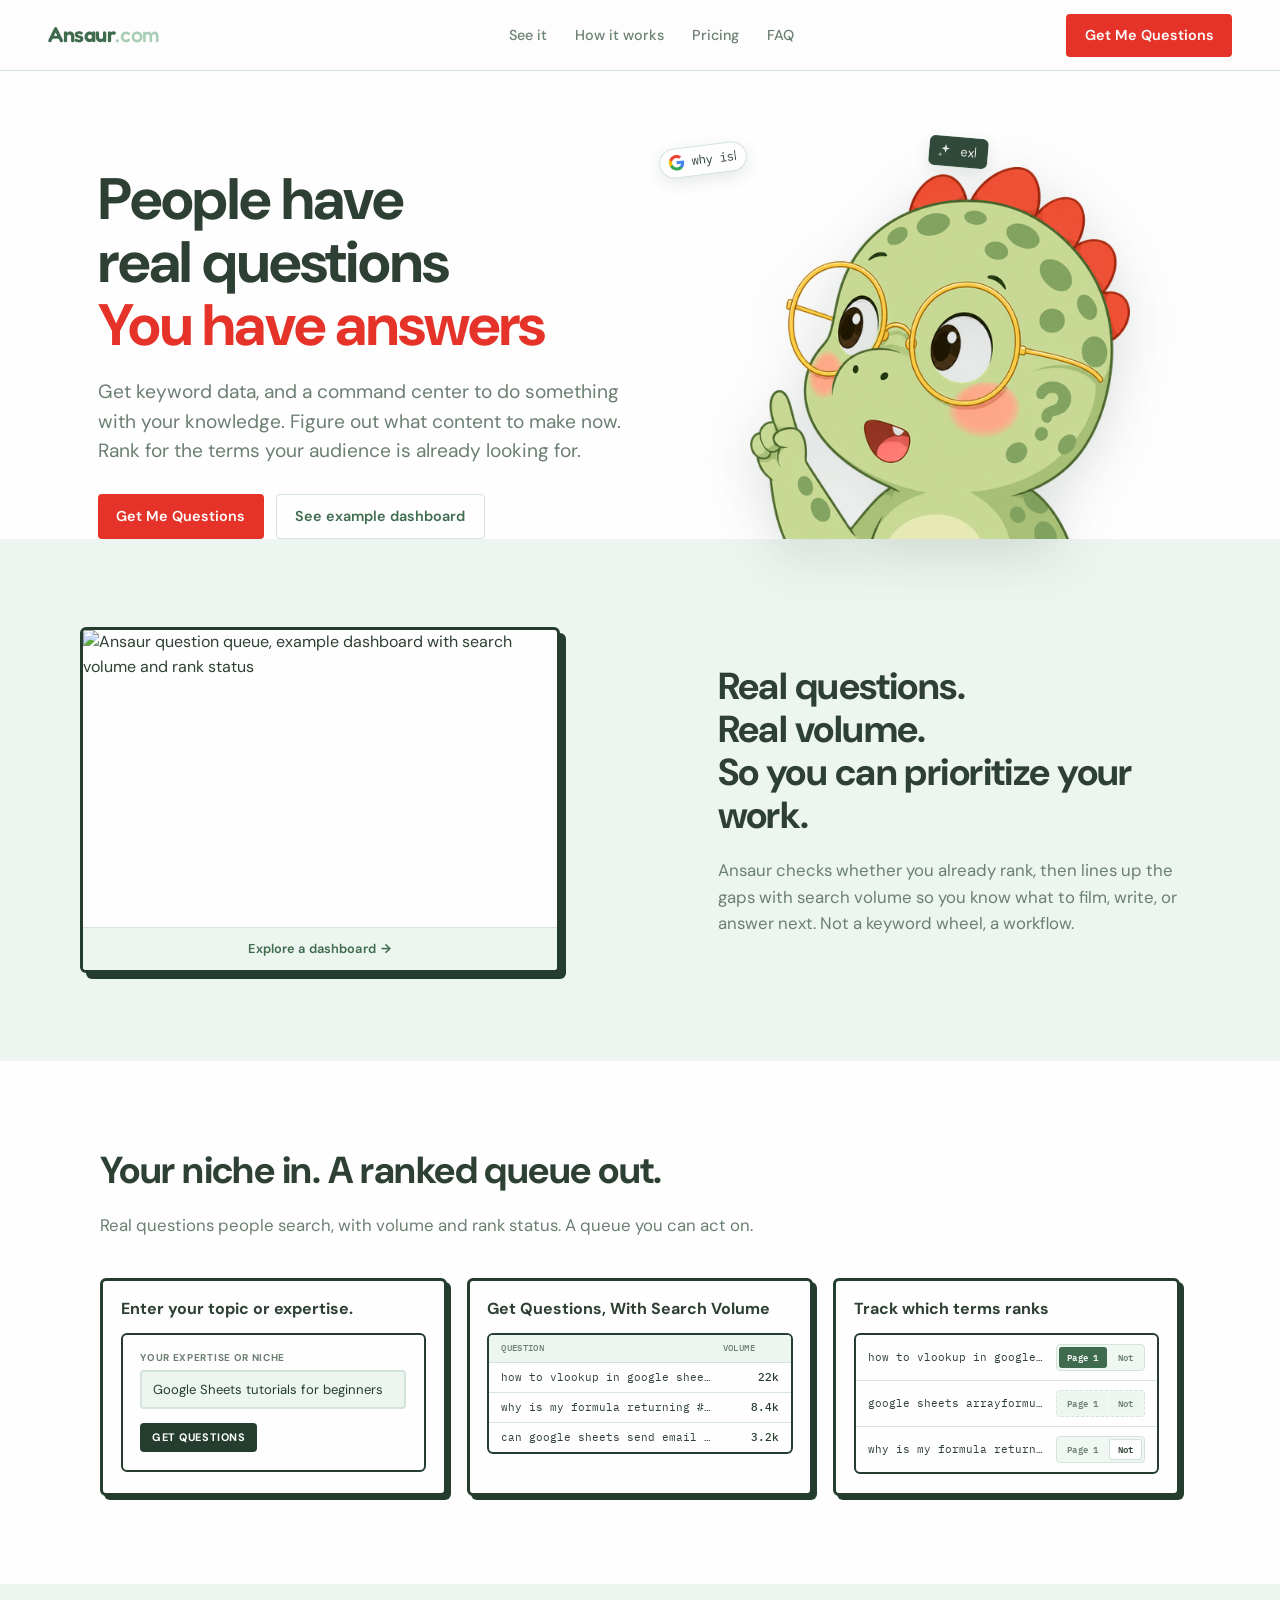
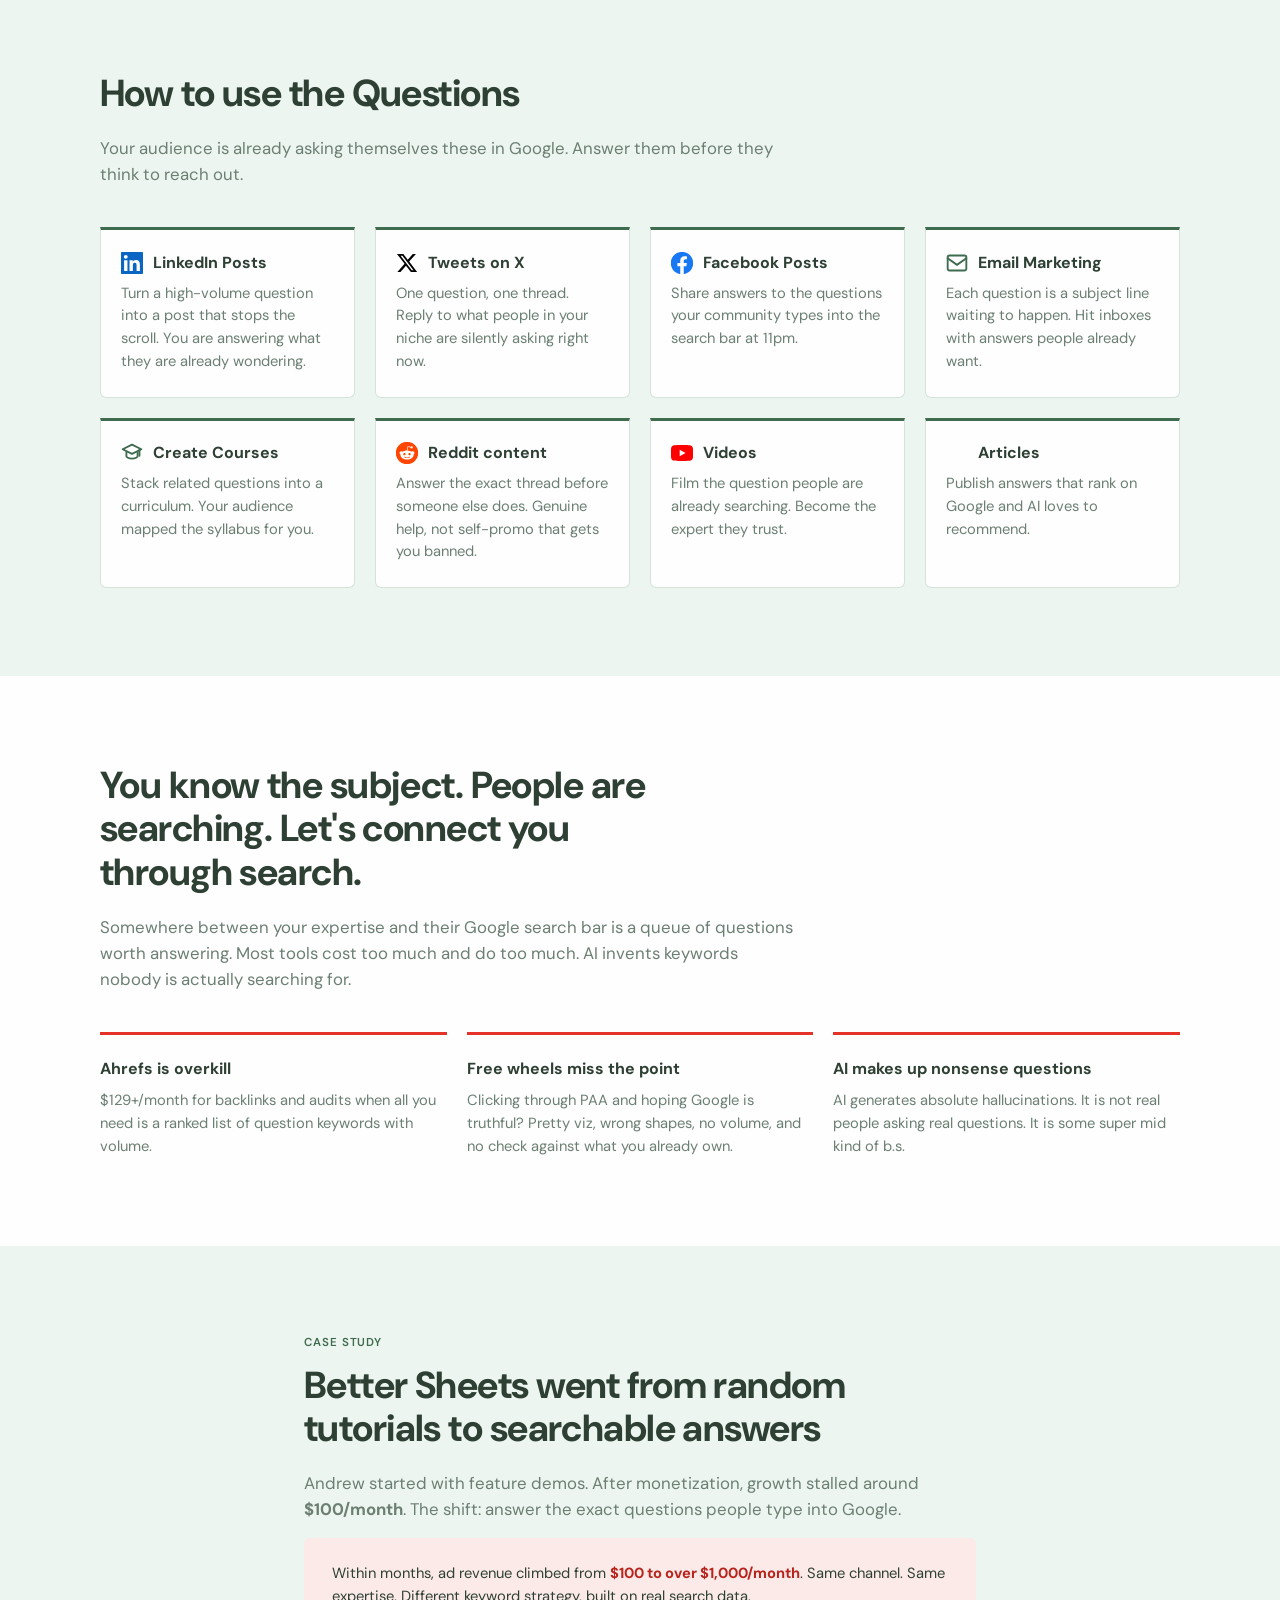
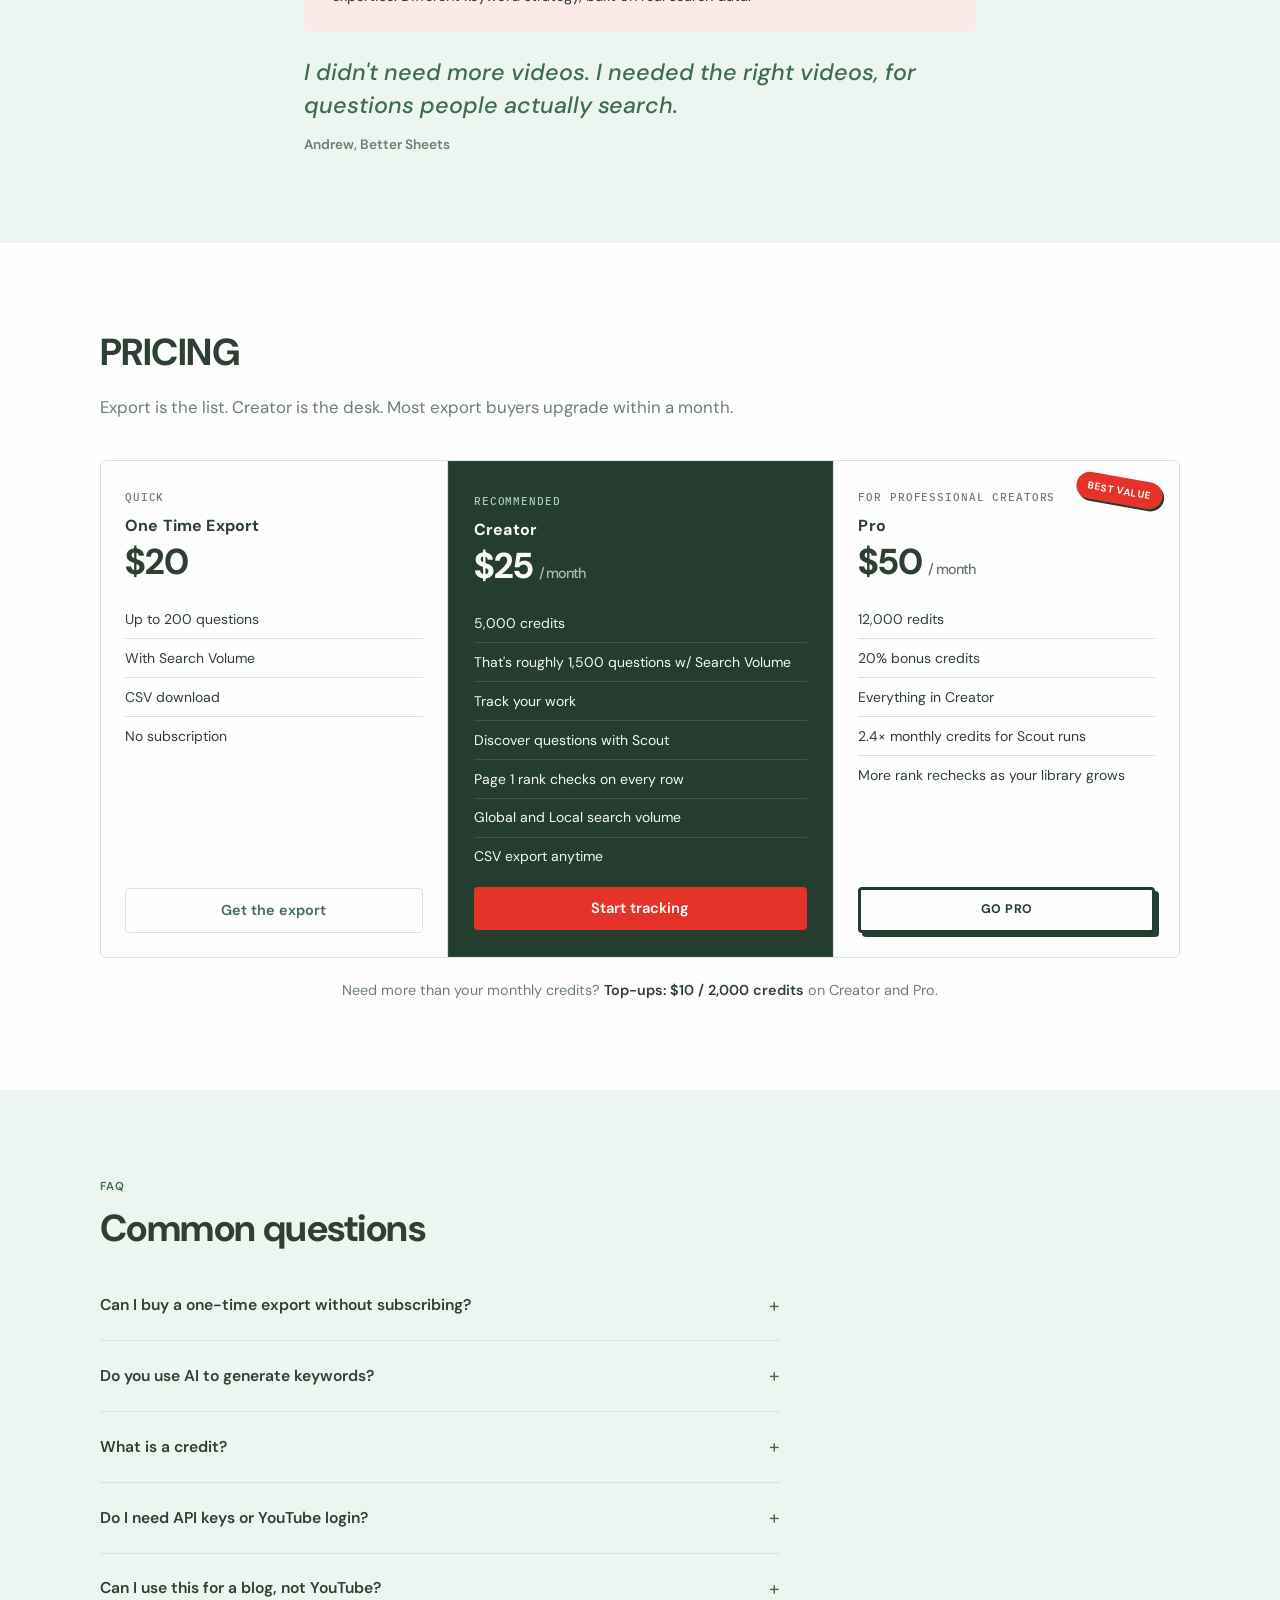
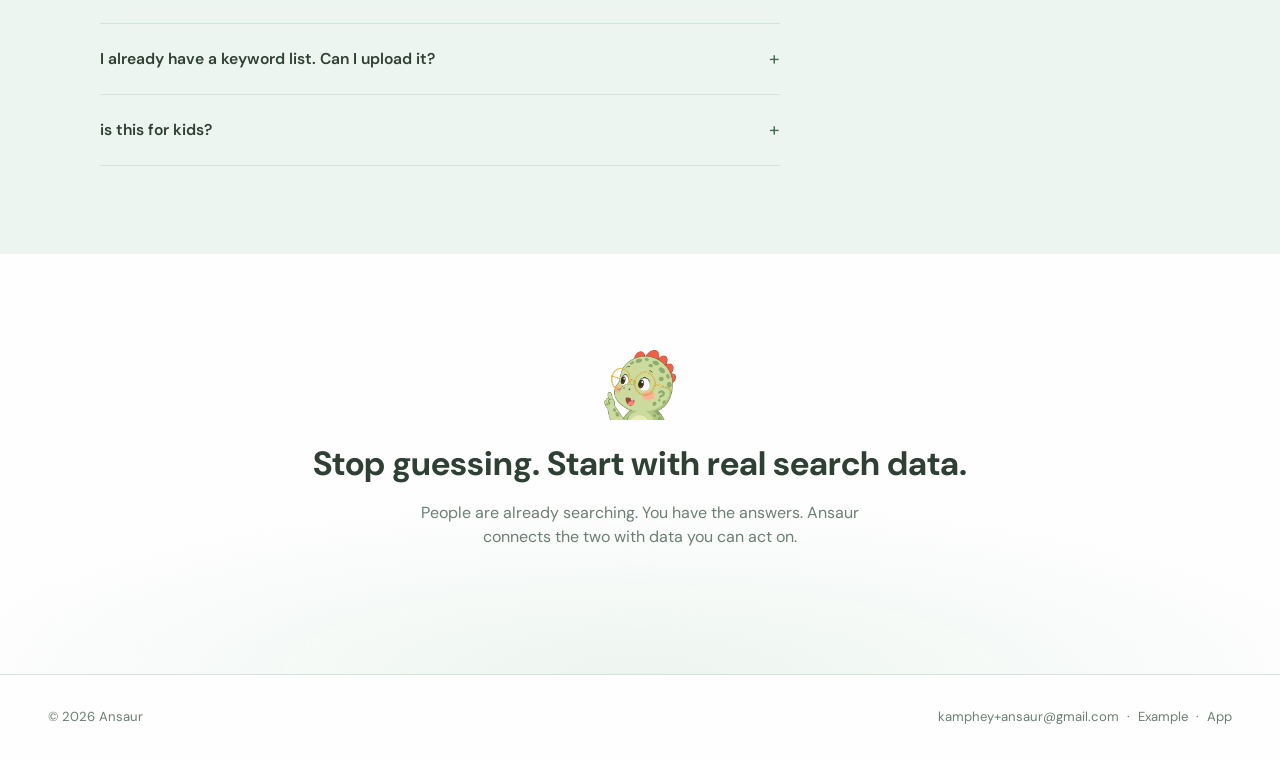
==== index.html @ ab19ff0b "Update pricing section in index.html to improve clarity and presentation, including renaming plans a" ====
<!DOCTYPE html>
<html lang="en">
<head>
  <meta charset="UTF-8" />
  <meta name="viewport" content="width=device-width, initial-scale=1" />
  <title>Real questions. Real Search. Real Topical Authority.</title>
  <meta name="description" content="Ansaur researches the questions people search in your niche with real keyword data, then shows which ones you do not rank for yet." />
  <link rel="icon" href="/assets/ansaur-a.svg" type="image/svg+xml" />
  <link rel="preconnect" href="https://fonts.googleapis.com" />
  <link rel="preconnect" href="https://fonts.gstatic.com" crossorigin />
  <link href="https://fonts.googleapis.com/css2?family=DM+Sans:ital,opsz,wght@0,9..40,400;0,9..40,500;0,9..40,600;0,9..40,700;1,9..40,500&family=Fredoka:wght@500;600;700&family=IBM+Plex+Mono:wght@400;500&display=swap" rel="stylesheet" />
  <style>
    :root {
      --sage: #A8CDB4;
      --sage-soft: #EDF5F0;
      --sage-muted: #D4E4DA;
      --moss: #3F6B4E;
      --moss-deep: #243D2E;
      --scale-red: #E63329;
      --scale-red-deep: #B8241C;
      --scale-red-soft: #FCEAE9;
      --white: #FEFEFE;
      --text: #2E4034;
      --text-muted: #6B7F72;
      --signal: #D4A82A;
      --r-sm: 4px;
      --r-md: 6px;
      --shadow-neu: 4px 4px 0 var(--moss-deep);
      --shadow-neu-lg: 6px 6px 0 var(--moss-deep);
      --font: "DM Sans", system-ui, sans-serif;
      --mono: "IBM Plex Mono", ui-monospace, monospace;
    }

    *, *::before, *::after { box-sizing: border-box; margin: 0; padding: 0; }

    html {
      scroll-behavior: smooth;
      -webkit-font-smoothing: antialiased;
    }

    body {
      font-family: var(--font);
      font-size: 16px;
      line-height: 1.55;
      color: var(--text);
      background: var(--white);
    }

    img { display: block; max-width: 100%; height: auto; }

    a { color: var(--moss); text-decoration-thickness: 1px; text-underline-offset: 3px; }
    a:hover { color: var(--scale-red); }

    .skip { position: absolute; left: -9999px; }
    .skip:focus { left: 1rem; top: 1rem; z-index: 99; background: var(--white); padding: .5rem 1rem; }

    /* ── Nav ── */
    .site-nav {
      position: sticky;
      top: 0;
      z-index: 50;
      display: flex;
      align-items: center;
      justify-content: space-between;
      gap: 1.5rem;
      --nav-pad-y: .85rem;
      --brand-mascot-width: 72px;
      --mascot-reveal: 0;
      padding: var(--nav-pad-y) clamp(1.25rem, 4vw, 3rem);
      background: color-mix(in srgb, var(--white) 92%, var(--sage-soft));
      border-bottom: 1px solid var(--sage-muted);
      backdrop-filter: blur(8px);
      overflow: hidden;
    }

    .brand {
      display: flex;
      align-items: center;
      gap: .35rem;
      text-decoration: none;
      align-self: stretch;
      position: relative;
      padding-right: calc(var(--brand-mascot-width) + .35rem);
    }

    .brand-wordmark {
      font-family: "Fredoka", var(--font), system-ui, sans-serif;
      font-weight: 600;
      font-size: 1.35rem;
      letter-spacing: -.02em;
      line-height: 1.1;
    }

    .brand-name { color: var(--moss); }
    .brand-tld { color: var(--sage); font-weight: 500; }

    .brand-mascot {
      position: absolute;
      left: 100%;
      bottom: calc(-1 * var(--nav-pad-y) - 1px);
      width: var(--brand-mascot-width);
      height: auto;
      object-fit: contain;
      object-position: bottom center;
      margin: 0 0 0 .35rem;
      display: block;
      transform: translateY(calc((1 - var(--mascot-reveal)) * 110%));
      will-change: transform;
    }

    .nav-links {
      display: flex;
      align-items: center;
      gap: clamp(1rem, 2.5vw, 1.75rem);
      list-style: none;
      font-size: .9rem;
      font-weight: 500;
    }

    .nav-links a { color: var(--text-muted); text-decoration: none; }
    .nav-links a:hover { color: var(--scale-red); }

    /* ── Buttons ── */
    .btn {
      display: inline-flex;
      align-items: center;
      justify-content: center;
      gap: .4rem;
      padding: .65rem 1.15rem;
      font-family: var(--font);
      font-size: .9rem;
      font-weight: 600;
      border-radius: var(--r-sm);
      border: none;
      cursor: pointer;
      text-decoration: none;
      transition: transform .18s cubic-bezier(.16, 1, .3, 1), box-shadow .18s cubic-bezier(.16, 1, .3, 1), background .15s;
    }

    .btn-primary {
      background: var(--scale-red);
      color: var(--white);
    }
    .btn-primary:hover {
      background: var(--scale-red-deep);
      color: var(--white);
      transform: translateY(-1px);
    }

    .site-nav .nav-cta {
      opacity: var(--mascot-reveal);
      transform: translateY(calc((1 - var(--mascot-reveal)) * -4px));
      pointer-events: none;
    }

    .site-nav.is-scrolled .nav-cta {
      pointer-events: auto;
    }

    .btn-neu {
      background: var(--white);
      color: var(--moss-deep);
      border: 3px solid var(--moss-deep);
      box-shadow: var(--shadow-neu);
      font-weight: 700;
      text-transform: uppercase;
      letter-spacing: .04em;
      font-size: .78rem;
    }
    .btn-neu:hover {
      box-shadow: var(--shadow-neu-lg);
      transform: translate(-1px, -1px);
      color: var(--moss-deep);
    }

    .btn-ghost {
      background: transparent;
      color: var(--moss);
      border: 1px solid var(--sage-muted);
    }
    .btn-ghost:hover { background: var(--sage-soft); color: var(--moss); }

    /* ── Hero ── */
    .hero {
      display: grid;
      grid-template-columns: 1fr;
      gap: clamp(2rem, 5vw, 4rem);
      align-items: center;
      padding: clamp(3rem, 8vw, 6rem) clamp(1.25rem, 4vw, 3rem) 0;
      max-width: 1180px;
      margin: 0 auto;
      position: relative;
    }

    @media (min-width: 860px) {
      .hero { grid-template-columns: 1.05fr .95fr; }
    }

    .hero-kicker {
      font-size: .72rem;
      font-weight: 600;
      letter-spacing: .08em;
      text-transform: uppercase;
      color: var(--moss);
      margin-bottom: 1rem;
    }

    .hero h1 {
      font-size: clamp(2.35rem, 5.5vw, 3.65rem);
      font-weight: 700;
      line-height: 1.08;
      letter-spacing: -.02em;
      max-width: 14ch;
      margin-bottom: 1.25rem;
    }

    .hero h1 em {
      font-style: normal;
      color: var(--scale-red);
    }

    .hero-lead {
      font-size: clamp(1.05rem, 2vw, 1.2rem);
      color: var(--text-muted);
      max-width: 52ch;
      margin-bottom: 1.75rem;
    }

    .hero-lead strong { color: var(--text); font-weight: 600; }

    .hero-actions {
      display: flex;
      flex-wrap: wrap;
      gap: .75rem;
    }

    .hero-visual {
      position: relative;
      display: flex;
      justify-content: center;
      align-items: center;
      min-height: clamp(260px, 42vw, 340px);
      overflow: visible;
    }

    .hero-mascot {
      position: relative;
      z-index: 2;
      width: min(100%, 380px);
      filter: drop-shadow(0 14px 28px color-mix(in srgb, var(--moss-deep) 16%, transparent));
      animation: mascot-in .9s cubic-bezier(.16, 1, .3, 1) both;
    }

    @keyframes mascot-in {
      from { opacity: 0; transform: translateY(12px) rotate(-2deg); }
      to { opacity: 1; transform: none; }
    }

    .hero-queries {
      position: absolute;
      inset: -6% -8%;
      z-index: 3;
      pointer-events: none;
    }

    .query-slot {
      position: absolute;
      left: var(--qx, 50%);
      top: var(--qy, 50%);
    }

    .query-slot.is-live {
      animation: query-float 8s ease-in-out infinite alternate;
    }

    @keyframes query-float {
      from { transform: translateY(0); }
      to { transform: translateY(-5px); }
    }

    .query-pill {
      display: flex;
      align-items: center;
      gap: .42rem;
      max-width: min(273px, 44vw);
      padding: .34rem .65rem .34rem .5rem;
      border-radius: 999px;
      font-family: var(--mono);
      font-size: clamp(.65rem, 2.08vw, .78rem);
      line-height: 1.25;
      white-space: nowrap;
      transform: rotate(var(--qrot, 0deg)) translateY(6px) scale(.96);
      box-shadow: 0 5px 16px color-mix(in srgb, var(--moss-deep) 11%, transparent);
      opacity: 0;
      transition:
        opacity 1s cubic-bezier(.22, 1, .36, 1),
        transform 1s cubic-bezier(.22, 1, .36, 1);
    }

    .query-pill.is-active {
      opacity: 1;
      transform: rotate(var(--qrot, 0deg)) translateY(0) scale(1);
    }

    .query-pill.is-exiting {
      opacity: 0;
      transform: rotate(var(--qrot, 0deg)) translateY(-5px) scale(.97);
    }

    .query-pill--google {
      background: var(--white);
      border: 1px solid var(--sage-muted);
      color: var(--text);
    }

    .query-pill--chat {
      background: color-mix(in srgb, var(--moss-deep) 94%, var(--white));
      border: 1px solid color-mix(in srgb, var(--moss) 35%, transparent);
      color: color-mix(in srgb, var(--white) 95%, var(--sage));
      border-radius: var(--r-md);
      padding-left: .42rem;
    }

    .query-pill-icon {
      flex-shrink: 0;
      width: 17px;
      height: 17px;
      display: grid;
      place-items: center;
    }

    .query-pill-icon svg { display: block; width: 100%; height: 100%; }

    .query-pill-text {
      overflow: hidden;
      min-width: 0;
      display: inline-flex;
      align-items: baseline;
      max-width: 100%;
    }

    .query-typed {
      overflow: hidden;
      text-overflow: ellipsis;
    }

    .query-caret {
      display: inline-block;
      width: 1px;
      height: .82em;
      background: currentColor;
      margin-left: 1px;
      flex-shrink: 0;
      animation: caret-blink 1.05s step-end infinite;
    }

    .query-pill.is-done .query-caret { opacity: 0; animation: none; }

    @keyframes caret-blink {
      0%, 100% { opacity: 1; }
      50% { opacity: 0; }
    }

    @media (max-width: 859px) {
      .site-nav {
        --nav-pad-y: .65rem;
      }

      .hero {
        padding-top: .85rem;
        padding-bottom: 2.5rem;
        gap: 1rem;
      }

      .hero h1 {
        font-size: clamp(1.85rem, 8vw, 2.35rem);
        line-height: 1.05;
        margin-bottom: .65rem;
      }

      .hero-lead {
        font-size: .95rem;
        line-height: 1.45;
        margin-bottom: .9rem;
      }

      .hero-actions {
        gap: .5rem;
      }

      .hero-actions .btn {
        padding: .55rem .95rem;
        font-size: .85rem;
      }

      .hero-visual {
        min-height: 0;
      }

      .hero-mascot {
        width: min(82%, 250px);
        margin-inline: auto;
      }

      .hero-queries { inset: -2% -2%; }
      .query-slot--hide-sm { display: none; }
      .query-pill { max-width: 48vw; font-size: .65rem; }
    }

    @media (max-width: 859px) and (max-height: 700px) {
      .hero-mascot {
        width: min(72%, 215px);
      }
    }

    /* ── Sections ── */
    .section {
      padding: clamp(3.5rem, 8vw, 5.5rem) clamp(1.25rem, 4vw, 3rem);
    }

    .section-inner { max-width: 1080px; margin: 0 auto; }

    .section-sage { background: var(--sage-soft); }

    .section-moss {
      background: var(--moss-deep);
      color: color-mix(in srgb, var(--white) 92%, var(--sage));
    }
    .section-moss a { color: var(--sage); }
    .section-moss .text-muted { color: color-mix(in srgb, var(--white) 65%, var(--sage)); }

    .section-label {
      font-size: .72rem;
      font-weight: 600;
      letter-spacing: .08em;
      text-transform: uppercase;
      color: var(--moss);
      margin-bottom: .75rem;
    }
    .section-moss .section-label { color: var(--sage); }

    .section h2 {
      font-size: clamp(1.65rem, 3.5vw, 2.35rem);
      font-weight: 700;
      line-height: 1.15;
      letter-spacing: -.015em;
      max-width: 22ch;
      margin-bottom: 1.25rem;
    }

    .section-lead {
      font-size: 1.05rem;
      color: var(--text-muted);
      max-width: 58ch;
      margin-bottom: 2.5rem;
    }
    .section-moss .section-lead { color: color-mix(in srgb, var(--white) 70%, var(--sage)); }

    /* ── Problem grid ── */
    .pain-grid {
      display: grid;
      grid-template-columns: repeat(auto-fit, minmax(240px, 1fr));
      gap: 1.25rem;
    }

    .pain-item {
      padding: 1.35rem 0 0;
      border-top: 3px solid var(--scale-red);
    }

    .pain-item h3 {
      font-size: 1rem;
      font-weight: 700;
      margin-bottom: .5rem;
    }

    .pain-item p {
      font-size: .92rem;
      color: var(--text-muted);
      line-height: 1.55;
    }

    /* ── Uses grid ── */
    .uses-grid {
      display: grid;
      grid-template-columns: repeat(auto-fit, minmax(240px, 1fr));
      gap: 1.25rem;
    }

    .use-item {
      padding: 1.35rem 1.25rem 1.5rem;
      border-top: 3px solid var(--moss);
      background: var(--white);
      border-radius: 0 0 var(--r-md) var(--r-md);
      border: 1px solid var(--sage-muted);
      border-top: 3px solid var(--moss);
    }

    .use-item h3 {
      display: flex;
      align-items: center;
      gap: .65rem;
      font-size: 1rem;
      font-weight: 700;
      margin-bottom: .5rem;
      line-height: 1.25;
    }

    .use-item h3::before {
      content: "";
      flex-shrink: 0;
      width: 1.35rem;
      height: 1.35rem;
      background: center / contain no-repeat;
    }
    .use-item--linkedin h3::before { background-image: url("data:image/svg+xml,%3Csvg%20xmlns%3D%22http%3A//www.w3.org/2000/svg%22%20viewBox%3D%220%200%2024%2024%22%20role%3D%22img%22%20aria-hidden%3D%22true%22%3E%3Cpath%20fill%3D%22%230A66C2%22%20d%3D%22M20.447%2020.452h-3.554v-5.569c0-1.328-.027-3.037-1.852-3.037-1.853%200-2.136%201.445-2.136%202.939v5.667H9.351V9h3.414v1.561h.046c.477-.9%201.637-1.85%203.37-1.85%203.601%200%204.267%202.37%204.267%205.455v6.286zM5.337%207.433a2.062%202.062%200%200%201-2.063-2.065%202.064%202.064%200%201%201%202.063%202.065zm1.782%2013.019H3.555V9h3.564v11.452zM22.225%200H1.771C.792%200%200%20.774%200%201.729v20.542C0%2023.227.792%2024%201.771%2024h20.451C23.2%2024%2024%2023.227%2024%2022.271V1.729C24%20.774%2023.2%200%2022.222%200h.003z%22/%3E%3C/svg%3E"); }
    .use-item--x h3::before { background-image: url("data:image/svg+xml,%3Csvg%20xmlns%3D%22http%3A//www.w3.org/2000/svg%22%20viewBox%3D%220%200%2024%2024%22%20role%3D%22img%22%20aria-hidden%3D%22true%22%3E%3Cpath%20fill%3D%22%23000%22%20d%3D%22M18.244%202.25h3.308l-7.227%208.26%208.502%2011.24H16.17l-5.214-6.817L4.99%2021.75H1.68l7.73-8.835L1.254%202.25H8.08l4.713%206.231zm-1.161%2017.52h1.833L7.084%204.126H5.117z%22/%3E%3C/svg%3E"); }
    .use-item--facebook h3::before { background-image: url("data:image/svg+xml,%3Csvg%20xmlns%3D%22http%3A//www.w3.org/2000/svg%22%20viewBox%3D%220%200%2024%2024%22%20role%3D%22img%22%20aria-hidden%3D%22true%22%3E%3Cpath%20fill%3D%22%231877F2%22%20d%3D%22M24%2012.073c0-6.627-5.373-12-12-12s-12%205.373-12%2012c0%205.99%204.388%2010.954%2010.125%2011.854v-8.385H7.078v-3.47h3.047V9.43c0-3.007%201.792-4.669%204.533-4.669%201.312%200%202.686.235%202.686.235v2.953H15.83c-1.491%200-1.956.925-1.956%201.874v2.25h3.328l-.532%203.47h-2.796v8.385C19.612%2023.027%2024%2018.062%2024%2012.073z%22/%3E%3C/svg%3E"); }
    .use-item--email h3::before { background-image: url("data:image/svg+xml,%3Csvg%20xmlns%3D%22http%3A//www.w3.org/2000/svg%22%20viewBox%3D%220%200%2024%2024%22%20fill%3D%22none%22%20role%3D%22img%22%20aria-hidden%3D%22true%22%3E%3Crect%20x%3D%222%22%20y%3D%224%22%20width%3D%2220%22%20height%3D%2216%22%20rx%3D%222%22%20stroke%3D%22%233F6B4E%22%20stroke-width%3D%222%22/%3E%3Cpath%20d%3D%22m2%207%2010%207%2010-7%22%20stroke%3D%22%233F6B4E%22%20stroke-width%3D%222%22%20stroke-linecap%3D%22round%22%20stroke-linejoin%3D%22round%22/%3E%3C/svg%3E"); }
    .use-item--courses h3::before { background-image: url("data:image/svg+xml,%3Csvg%20xmlns%3D%22http%3A//www.w3.org/2000/svg%22%20viewBox%3D%220%200%2024%2024%22%20fill%3D%22none%22%20role%3D%22img%22%20aria-hidden%3D%22true%22%3E%3Cpath%20d%3D%22M12%203%202%208l10%205%2010-5-10-5Z%22%20stroke%3D%22%233F6B4E%22%20stroke-width%3D%222%22%20stroke-linejoin%3D%22round%22/%3E%3Cpath%20d%3D%22M6%2011v4.5c0%20.9%202.2%202.5%206%202.5s6-1.6%206-2.5V11%22%20stroke%3D%22%233F6B4E%22%20stroke-width%3D%222%22%20stroke-linecap%3D%22round%22/%3E%3Cpath%20d%3D%22M20%208.5V15%22%20stroke%3D%22%233F6B4E%22%20stroke-width%3D%222%22%20stroke-linecap%3D%22round%22/%3E%3C/svg%3E"); }
    .use-item--reddit h3::before { background-image: url("data:image/svg+xml,%3Csvg%20xmlns%3D%22http%3A//www.w3.org/2000/svg%22%20viewBox%3D%220%200%2024%2024%22%20role%3D%22img%22%20aria-hidden%3D%22true%22%3E%3Cpath%20fill%3D%22%23FF4500%22%20d%3D%22M12%200A12%2012%200%200%200%200%2012a12%2012%200%200%200%2012%2012%2012%2012%200%200%200%2012-12A12%2012%200%200%200%2012%200zm5.01%204.744c.688%200%201.25.561%201.25%201.249a1.25%201.25%200%200%201-2.498.056l-2.597-.547-.8%203.747c1.824.07%203.48.632%204.674%201.488.308-.309.738-.491%201.207-.491.968%200%201.754.786%201.754%201.754%200%20.716-.435%201.333-1.01%201.614a3.111%203.111%200%200%201%20.042.52c0%202.694-3.13%204.87-7.004%204.87-3.874%200-7.004-2.176-7.004-4.87%200-.183.015-.366.043-.534A1.748%201.748%200%200%201%204.028%2012c0-.968.786-1.754%201.754-1.754.463%200%20.898.196%201.207.49%201.207-.883%202.878-1.43%204.744-1.487l.885-4.182a.342.342%200%200%201%20.14-.247.35.35%200%200%201%20.238-.042l2.906.617a1.214%201.214%200%200%201%201.108-.701zM9.25%2012C8.561%2012%208%2012.562%208%2013.25c0%20.687.561%201.248%201.25%201.248.687%200%201.248-.561%201.248-1.249%200-.688-.561-1.249-1.249-1.249zm5.5%200c-.687%200-1.248.561-1.248%201.25%200%20.687.561%201.248%201.249%201.248.688%200%201.249-.561%201.249-1.249%200-.687-.562-1.249-1.25-1.249zm-5.466%203.99a.327.327%200%200%200-.231.094.33.33%200%200%200%200%20.463c.842.842%202.484.913%202.961.913.477%200%202.105-.056%202.961-.913a.361.361%200%200%200%20.029-.463.33.33%200%200%200-.464%200c-.547.533-1.684.73-2.512.73-.828%200-1.979-.196-2.512-.73a.326.326%200%200%200-.232-.095z%22/%3E%3C/svg%3E"); }
    .use-item--youtube h3::before { background-image: url("data:image/svg+xml,%3Csvg%20xmlns%3D%22http%3A//www.w3.org/2000/svg%22%20viewBox%3D%220%200%2024%2024%22%20role%3D%22img%22%20aria-hidden%3D%22true%22%3E%3Cpath%20fill%3D%22%23FF0000%22%20d%3D%22M23.498%206.186a3.016%203.016%200%200%200-2.122-2.136C19.505%203.545%2012%203.545%2012%203.545s-7.505%200-9.377.505A3.017%203.017%200%200%200%20.502%206.186C0%208.07%200%2012%200%2012s0%203.93.502%205.814a3.016%203.016%200%200%200%202.122%202.136c1.871.505%209.376.505%209.376.505s7.505%200%209.377-.505a3.015%203.015%200%200%200%202.122-2.136C24%2015.93%2024%2012%2024%2012s0-3.93-.502-5.814zM9.545%2015.568V8.432L15.818%2012l-6.273%203.568z%22/%3E%3C/svg%3E"); }
    .use-item--article h3::before { background-image: url("data:image/svg+xml,%3Csvg%20xmlns%3D%22http%3A//www.w3.org/2000/svg%22%20viewBox%3D%220%200%2024%2024%22%20fill%3D%22none%22%20role%3D%22img%22%20aria-hidden%3D%22true%22%3E%3Cpath%20d%3D%22M6%204h12a2%202%200%200%201%202%202v14l-4-3-4%203-4-3-4%203V6a2%202%200%200%201%202-2Z%22%20stroke%3D%22%233F6B4E%22%20stroke-width%3D%222%22%20stroke-linejoin%3D%22round%22/%3E%3Cpath%20d%3D%22M8%208h8M8%2012h8M8%2016h5%22%20stroke%3D%22%233F6B4E%22%20stroke-width%3D%222%22%20stroke-linecap%3D%22round%22/%3E%3C/svg%3E"); }

    .use-item p {
      font-size: .92rem;
      color: var(--text-muted);
      line-height: 1.55;
    }

    /* ── Story ── */
    .story {
      max-width: 42rem;
    }

    .story blockquote {
      font-size: clamp(1.15rem, 2.5vw, 1.45rem);
      font-weight: 500;
      font-style: italic;
      line-height: 1.45;
      color: var(--moss);
      border: none;
      padding: 0;
      margin: 1.5rem 0 0;
    }

    .story cite {
      display: block;
      margin-top: .75rem;
      font-size: .85rem;
      font-style: normal;
      font-weight: 600;
      color: var(--text-muted);
    }

    .stat-callout {
      background: var(--scale-red-soft);
      border-radius: var(--r-md);
      padding: 1.5rem 1.75rem;
      margin-top: 1rem;
    }

    .stat-callout p {
      font-size: .92rem;
      color: var(--text);
      line-height: 1.55;
    }

    .stat-callout strong { color: var(--scale-red-deep); }

    /* ── Pricing ── */
    .pricing-grid {
      display: grid;
      gap: 1rem;
      align-items: stretch;
    }

    @media (min-width: 900px) {
      .pricing-grid {
        grid-template-columns: 1fr 1.12fr 1fr;
        gap: 0;
        border: 1px solid var(--sage-muted);
        border-radius: var(--r-md);
        overflow: hidden;
      }
    }

    .price-card {
      display: flex;
      flex-direction: column;
      gap: 0;
      position: relative;
      background: var(--white);
      padding: 1.75rem 1.5rem 1.5rem;
    }

    @media (min-width: 900px) {
      .price-card + .price-card {
        border-left: 1px solid var(--sage-muted);
      }
    }

    @media (max-width: 899px) {
      .price-card {
        border: 1px solid var(--sage-muted);
        border-radius: var(--r-md);
      }
    }

    .price-head {
      margin-bottom: 1.25rem;
    }

    .price-card h3 {
      font-size: 1rem;
      font-weight: 700;
      letter-spacing: 0.01em;
      margin-bottom: 0.35rem;
    }

    .price-kicker {
      font-family: var(--mono);
      font-size: 0.68rem;
      font-weight: 500;
      letter-spacing: 0.08em;
      text-transform: uppercase;
      color: var(--text-muted);
      margin-bottom: 0.5rem;
    }

    .price-amount {
      font-size: 2.25rem;
      font-weight: 700;
      letter-spacing: -0.03em;
      line-height: 1;
    }

    .price-amount small {
      font-size: 0.9rem;
      font-weight: 500;
      opacity: 0.72;
    }

    .price-credit-block {
      padding: 0.85rem 1rem;
      margin-bottom: 1.15rem;
      border-radius: var(--r-sm);
      background: var(--sage-soft);
      border: 1px solid var(--sage-muted);
    }

    .price-credit-row {
      display: flex;
      align-items: baseline;
      gap: 0.4rem;
      flex-wrap: wrap;
    }

    .price-credit-num {
      font-family: var(--mono);
      font-size: 1.35rem;
      font-weight: 500;
      letter-spacing: -0.02em;
      color: var(--moss-deep);
    }

    .price-credit-label {
      font-size: 0.82rem;
      font-weight: 600;
      color: var(--moss);
    }

    .price-credit-note {
      margin-top: 0.35rem;
      font-size: 0.8rem;
      line-height: 1.45;
      color: var(--text-muted);
    }

    .price-includes {
      list-style: none;
      flex: 1;
      margin-bottom: 1.25rem;
    }

    .price-includes li {
      padding: 0.55rem 0;
      font-size: 0.875rem;
      line-height: 1.45;
      border-bottom: 1px solid var(--sage-muted);
      color: var(--text);
    }

    .price-includes li:last-child {
      border-bottom: none;
      padding-bottom: 0;
    }

    .price-cta {
      width: 100%;
      text-align: center;
      margin-top: auto;
    }

    /* Export: entry tier */
    .price-card-export .price-kicker {
      color: var(--text-muted);
    }

    /* Creator: featured / recommended */
    .price-card-creator {
      background: var(--moss-deep);
      color: color-mix(in srgb, var(--white) 94%, var(--sage));
    }

    @media (min-width: 900px) {
      .price-card-creator {
        padding: 2rem 1.65rem 1.65rem;
        box-shadow: inset 0 0 0 1px color-mix(in srgb, var(--white) 8%, transparent);
      }
    }

    .price-card-creator .price-kicker {
      color: var(--sage);
    }

    .price-card-creator .price-amount small {
      opacity: 0.65;
    }

    .price-card-creator .price-credit-block {
      background: color-mix(in srgb, var(--white) 8%, var(--moss-deep));
      border-color: color-mix(in srgb, var(--white) 14%, transparent);
    }

    .price-card-creator .price-credit-num {
      color: var(--white);
    }

    .price-card-creator .price-credit-label {
      color: var(--sage);
    }

    .price-card-creator .price-credit-note {
      color: color-mix(in srgb, var(--white) 62%, var(--sage));
    }

    .price-card-creator .price-includes li {
      border-bottom-color: color-mix(in srgb, var(--white) 12%, transparent);
      color: color-mix(in srgb, var(--white) 88%, var(--sage));
    }

    .price-card-creator .price-cta {
      padding-top: 0.65rem;
      padding-bottom: 0.65rem;
      font-size: 0.92rem;
    }

    /* Pro: best value */
    .price-card-pro {
      overflow: visible;
    }

    .price-badge {
      position: absolute;
      top: 1rem;
      right: 1rem;
      transform: rotate(10deg);
      background: var(--scale-red);
      color: var(--white);
      font-size: 0.62rem;
      font-weight: 700;
      letter-spacing: 0.07em;
      text-transform: uppercase;
      padding: 0.35rem 0.7rem;
      border-radius: 999px;
      box-shadow: 2px 2px 0 var(--moss-deep);
      pointer-events: none;
      white-space: nowrap;
    }

    .price-card-pro .price-head {
      padding-right: 5rem;
    }

    .price-card-pro .price-credit-num {
      color: var(--scale-red-deep);
    }

    .pricing-extra {
      margin-top: 1.35rem;
      text-align: center;
      font-size: 0.9rem;
      color: var(--text-muted);
    }

    .pricing-extra strong {
      font-weight: 600;
      color: var(--text);
    }

    /* ── FAQ ── */
    .faq-list { max-width: 680px; }

    .faq-item {
      border-bottom: 1px solid var(--sage-muted);
      padding: 1.25rem 0;
    }

    .faq-item summary {
      font-weight: 600;
      font-size: .98rem;
      cursor: pointer;
      list-style: none;
      display: flex;
      justify-content: space-between;
      align-items: center;
      gap: 1rem;
    }

    .faq-item summary::-webkit-details-marker { display: none; }

    .faq-item summary::after {
      content: "+";
      font-size: 1.2rem;
      font-weight: 400;
      color: var(--moss);
      flex-shrink: 0;
    }

    .faq-item[open] summary::after { content: "−"; }

    .faq-item p {
      margin-top: .75rem;
      font-size: .9rem;
      color: var(--text-muted);
      line-height: 1.6;
      max-width: 60ch;
    }

    /* ── Product preview ── */
    .product-preview .section-inner {
      display: grid;
      gap: 2rem;
      max-width: 1120px;
    }
    @media (min-width: 900px) {
      .product-preview .section-inner {
        grid-template-columns: minmax(0, 1.1fr) minmax(0, 0.9fr);
        align-items: center;
        gap: clamp(2rem, 4vw, 3rem);
      }
    }
    .product-preview-copy h2 { max-width: none; }
    .product-preview-visual {
      margin: 0;
      width: min(100%, clamp(18rem, 42vw, 30rem));
    }
    @media (min-width: 900px) {
      .product-preview-visual { justify-self: start; }
    }
    .product-shot {
      display: block;
      border: 3px solid var(--moss-deep);
      border-radius: var(--r-md);
      box-shadow: var(--shadow-neu-lg);
      overflow: hidden;
      background: var(--white);
      text-decoration: none;
      color: inherit;
      cursor: pointer;
      transition: transform .2s cubic-bezier(.16, 1, .3, 1), box-shadow .2s cubic-bezier(.16, 1, .3, 1);
    }
    .product-shot:hover {
      transform: translate(-2px, -2px);
      box-shadow: 8px 8px 0 var(--moss-deep);
    }
    .product-shot:focus-visible {
      outline: 2px solid var(--scale-red);
      outline-offset: 3px;
    }
    .product-shot:active {
      transform: translate(1px, 1px);
      box-shadow: 2px 2px 0 var(--moss-deep);
    }
    .product-shot img {
      width: 100%;
      height: auto;
      display: block;
    }
    .product-shot-label {
      display: flex;
      align-items: center;
      justify-content: center;
      gap: .35rem;
      padding: .7rem 1rem;
      background: var(--sage-soft);
      border-top: 1px solid var(--sage-muted);
      font-size: .8rem;
      font-weight: 600;
      color: var(--moss);
      letter-spacing: .01em;
    }
    .product-shot-label::after {
      content: "→";
      font-weight: 700;
      transition: transform .2s cubic-bezier(.16, 1, .3, 1);
    }
    .product-shot:hover .product-shot-label {
      background: var(--white);
      color: var(--moss-deep);
    }
    .product-shot:hover .product-shot-label::after {
      transform: translateX(3px);
    }

    /* ── How it works ── */
    .how-cards {
      display: grid;
      grid-template-columns: repeat(auto-fit, minmax(260px, 1fr));
      gap: 1.25rem;
    }

    .how-card {
      display: grid;
      gap: .7rem;
      align-content: start;
      padding: 1.15rem 1.1rem 1.2rem;
      border: 3px solid var(--moss-deep);
      border-radius: var(--r-md);
      background: var(--white);
      box-shadow: var(--shadow-neu);
    }

    .how-step-num {
      font-family: var(--mono);
      font-size: .72rem;
      font-weight: 500;
      color: var(--scale-red);
      letter-spacing: .06em;
    }

    .how-card h3 {
      font-size: 1rem;
      font-weight: 700;
      line-height: 1.25;
    }

    .how-card > p {
      font-size: .85rem;
      color: var(--text-muted);
      line-height: 1.45;
      max-width: 26ch;
    }

    .how-card .works-mock {
      margin-top: .15rem;
      border-width: 2px;
      box-shadow: none;
    }

    .works-mock {
      border: 3px solid var(--moss-deep);
      border-radius: var(--r-md);
      background: var(--white);
      box-shadow: var(--shadow-neu);
      overflow: hidden;
      font-size: .78rem;
      line-height: 1.35;
    }

    .mock-label {
      display: block;
      font-size: .62rem;
      font-weight: 700;
      letter-spacing: .07em;
      text-transform: uppercase;
      color: var(--text-muted);
      margin-bottom: .35rem;
    }

    .mock-field {
      display: block;
      width: 100%;
      padding: .55rem .65rem;
      border: 2px solid var(--sage-muted);
      border-radius: var(--r-sm);
      background: var(--sage-soft);
      color: var(--moss-deep);
      font-family: var(--font);
      font-size: .82rem;
    }

    .mock-field--mono {
      font-family: var(--mono);
      font-size: .75rem;
    }

    .mock-niche {
      padding: 1rem 1.1rem 1.15rem;
    }

    .mock-niche-btn {
      display: inline-block;
      margin-top: .85rem;
      padding: .45rem .75rem;
      background: var(--moss-deep);
      color: var(--white);
      font-size: .68rem;
      font-weight: 700;
      letter-spacing: .05em;
      text-transform: uppercase;
      border-radius: var(--r-sm);
    }

    .mock-table-head,
    .mock-table-row {
      display: grid;
      grid-template-columns: 1fr 3.2rem 3.2rem 3.5rem;
      gap: .5rem;
      align-items: center;
      padding: .45rem .75rem;
    }

    .mock-table-head--simple,
    .mock-table-row--simple {
      grid-template-columns: 1fr 3.5rem;
    }

    .mock-sort-bar {
      padding: .4rem .75rem;
      font-family: var(--mono);
      font-size: .62rem;
      color: var(--moss);
      background: color-mix(in srgb, var(--sage-soft) 70%, var(--white));
      border-bottom: 1px solid var(--sage-muted);
    }

    .mock-table-head {
      font-family: var(--mono);
      font-size: .58rem;
      font-weight: 500;
      letter-spacing: .04em;
      text-transform: uppercase;
      color: var(--text-muted);
      background: var(--sage-soft);
      border-bottom: 1px solid var(--sage-muted);
    }

    .mock-table-row {
      border-bottom: 1px solid var(--sage-muted);
      font-size: .74rem;
    }

    .mock-table-row:last-child { border-bottom: none; }

    .mock-kw {
      font-family: var(--mono);
      font-size: .68rem;
      color: var(--text);
      white-space: nowrap;
      overflow: hidden;
      text-overflow: ellipsis;
    }

    .mock-vol {
      font-family: var(--mono);
      font-size: .68rem;
      font-weight: 500;
      color: var(--moss-deep);
      text-align: right;
    }

    .mock-rank-toggle {
      display: inline-flex;
      align-items: stretch;
      padding: 2px;
      gap: 2px;
      border-radius: 4px;
      background: color-mix(in srgb, var(--sage-soft) 80%, var(--white));
      border: 1px solid var(--sage-muted);
      flex-shrink: 0;
    }

    .mock-rank-toggle--pending {
      border-style: dashed;
    }

    .mock-rank-toggle-btn {
      padding: .32rem .55rem;
      font-family: var(--mono);
      font-size: .58rem;
      font-weight: 600;
      letter-spacing: .02em;
      line-height: 1.2;
      color: var(--text-muted);
      background: transparent;
      border-radius: 3px;
      white-space: nowrap;
    }

    .mock-rank-toggle-yes.mock-rank-toggle-btn--on {
      background: var(--moss);
      color: var(--white);
    }

    .mock-rank-toggle-no.mock-rank-toggle-btn--on {
      background: var(--white);
      color: var(--text);
      box-shadow: inset 0 0 0 1px var(--sage-muted);
    }

    .mock-rank-toggle--pending .mock-rank-toggle-btn {
      background: var(--sage-soft);
      color: var(--text-muted);
    }

    .mock-toolbar {
      display: flex;
      flex-wrap: wrap;
      gap: .4rem;
      padding: .55rem .75rem;
      background: var(--sage-soft);
      border-bottom: 1px solid var(--sage-muted);
    }

    .mock-search {
      flex: 1 1 8rem;
      min-width: 0;
      padding: .35rem .55rem;
      border: 1px solid var(--sage-muted);
      border-radius: var(--r-sm);
      background: var(--white);
      font-family: var(--mono);
      font-size: .65rem;
      color: var(--moss);
    }

    .mock-pill {
      padding: .3rem .5rem;
      border: 1px solid var(--sage-muted);
      border-radius: var(--r-sm);
      background: var(--white);
      font-size: .62rem;
      font-weight: 600;
      color: var(--text-muted);
      white-space: nowrap;
    }

    .mock-pill--on {
      background: var(--moss-deep);
      border-color: var(--moss-deep);
      color: var(--white);
    }

    .mock-track-row {
      display: grid;
      grid-template-columns: 1fr auto;
      gap: .5rem;
      align-items: center;
      padding: .55rem .75rem;
      border-bottom: 1px solid var(--sage-muted);
    }

    .mock-track-row:last-child { border-bottom: none; }

    .mock-actions {
      display: flex;
      flex-wrap: wrap;
      gap: .25rem;
      justify-content: flex-end;
    }

    .mock-btn {
      padding: .22rem .4rem;
      border: 1px solid var(--sage-muted);
      border-radius: var(--r-sm);
      background: var(--white);
      font-size: .58rem;
      font-weight: 600;
      color: var(--moss);
      white-space: nowrap;
    }

    .mock-btn--on {
      background: var(--moss);
      border-color: var(--moss);
      color: var(--white);
    }

    .mock-nav {
      display: flex;
      gap: .35rem;
      padding: .5rem .75rem .65rem;
      border-top: 1px solid var(--sage-muted);
      background: color-mix(in srgb, var(--sage-soft) 60%, var(--white));
    }

    .mock-nav-item {
      font-size: .6rem;
      font-weight: 600;
      color: var(--text-muted);
      padding: .25rem .45rem;
      border-radius: 999px;
      background: var(--white);
      border: 1px solid var(--sage-muted);
    }

    .mock-nav-item strong {
      font-family: var(--mono);
      font-weight: 500;
      color: var(--moss-deep);
      margin-left: .2rem;
    }

    .mock-nav-item--active {
      background: var(--moss-deep);
      border-color: var(--moss-deep);
      color: var(--white);
    }

    .mock-nav-item--active strong { color: var(--sage); }

    /* ── Footer CTA ── */
    .footer-cta {
      text-align: center;
      padding: clamp(4rem, 10vw, 6rem) clamp(1.25rem, 4vw, 3rem);
      background:
        radial-gradient(ellipse 80% 60% at 50% 100%, var(--sage-soft) 0%, transparent 70%),
        var(--white);
    }

    .footer-cta h2 {
      font-size: clamp(1.5rem, 3.5vw, 2.1rem);
      font-weight: 700;
      max-width: 28ch;
      margin: 0 auto 1rem;
      line-height: 1.2;
    }

    .footer-cta p {
      color: var(--text-muted);
      max-width: 42ch;
      margin: 0 auto 1.75rem;
      font-size: 1rem;
    }

    .footer-cta .mascot-wave {
      width: 72px;
      margin: 0 auto 1.5rem;
      opacity: .9;
    }

  .site-footer {
      padding: 2rem clamp(1.25rem, 4vw, 3rem);
      border-top: 1px solid var(--sage-muted);
      display: flex;
      flex-wrap: wrap;
      justify-content: space-between;
      align-items: center;
      gap: 1rem;
      font-size: .82rem;
      color: var(--text-muted);
    }

    .site-footer a { color: var(--text-muted); text-decoration: none; }
    .site-footer a:hover { color: var(--scale-red); }

    @media (max-width: 640px) {
      .nav-links { display: none; }

      .site-nav {
        --brand-mascot-width: 56px;
        gap: .65rem;
      }

      .brand {
        position: static;
        padding-right: 0;
        flex-shrink: 0;
      }

      .brand-mascot {
        left: 50%;
        margin-left: 0;
        transform: translateX(-50%) translateY(calc((1 - var(--mascot-reveal)) * 110%));
        z-index: 0;
      }

      .nav-cta {
        position: relative;
        z-index: 2;
        flex-shrink: 0;
        padding: .52rem .72rem;
        font-size: .78rem;
        white-space: nowrap;
      }
    }

    @media (prefers-reduced-motion: reduce) {
      .brand-mascot {
        transform: translateY(0);
      }

      @media (max-width: 640px) {
        .brand-mascot {
          transform: translateX(-50%) translateY(0);
        }
      }

      .site-nav .nav-cta {
        opacity: 1;
        transform: none;
        pointer-events: auto;
      }

      *, *::before, *::after {
        animation-duration: 0.01ms !important;
        animation-iteration-count: 1 !important;
        transition-duration: 0.01ms !important;
      }
    }
</style>
</head>

<body>
  <a class="skip" href="#main">Skip to content</a>

  <header class="site-nav">
    <a class="brand" href="/" aria-label="Ansaur home">
      <span class="brand-wordmark">
        <span class="brand-name">Ansaur</span><span class="brand-tld">.com</span>
      </span>
      <img class="brand-mascot" src="[data-uri]" alt="" width="46" height="46" />
    </a>
    <ul class="nav-links">
      <li><a href="#preview">See it</a></li>
      <li><a href="#how">How it works</a></li>
      <li><a href="#pricing">Pricing</a></li>
      <li><a href="#faq">FAQ</a></li>
    </ul>
    <a class="btn btn-primary nav-cta" href="#pricing">Get Me Questions</a>
  </header>

  <main id="main">
    <section class="hero" aria-labelledby="hero-title">
      <div class="hero-copy">
        <h1 id="hero-title">People have<br />real questions<br /><em>You have answers</em></h1>
        <p class="hero-lead">
          Get keyword data, and a command center to do something with your knowledge. Figure out what content to make now. Rank for the terms your audience is already looking for.
        </p>
        <div class="hero-actions">
          <a class="btn btn-primary hero-cta" href="#pricing">Get Me Questions</a>
          <a class="btn btn-ghost" href="/example">See example dashboard</a>
        </div>
      </div>

      <div class="hero-visual" aria-hidden="true">
<div class="hero-queries" aria-hidden="true">
        <div class="query-slot" style="--qx:0%;--qy:0%;--qrot:-7deg">
          <div class="query-pill query-pill--google" data-questions="[&quot;why is my sourdough so dense&quot;, &quot;how long to proof sourdough overnight&quot;, &quot;can you overproof sourdough&quot;]">
            <span class="query-pill-icon" aria-hidden="true"><svg viewBox="0 0 24 24" role="img"><path fill="#4285F4" d="M22.56 12.25c0-.78-.07-1.53-.2-2.25H12v4.26h5.92a5.06 5.06 0 0 1-2.2 3.32v2.77h3.57c2.08-1.92 3.28-4.74 3.28-8.1z"/><path fill="#34A853" d="M12 23c2.97 0 5.46-.98 7.28-2.66l-3.57-2.77c-.98.66-2.23 1.06-3.71 1.06-2.86 0-5.29-1.93-6.16-4.53H2.18v2.84C3.99 20.53 7.7 23 12 23z"/><path fill="#FBBC05" d="M5.84 14.09c-.22-.66-.35-1.36-.35-2.09s.13-1.43.35-2.09V7.07H2.18C1.43 8.55 1 10.22 1 12s.43 3.45 1.18 4.93l2.85-2.22.81-.62z"/><path fill="#EA4335" d="M12 5.38c1.62 0 3.06.56 4.21 1.64l3.15-3.15C17.45 2.09 14.97 1 12 1 7.7 1 3.99 3.47 2.18 7.07l3.66 2.84c.87-2.6 3.3-4.53 6.16-4.53z"/></svg></span>
            <span class="query-pill-text"><span class="query-typed"></span><span class="query-caret" aria-hidden="true"></span></span>
          </div>
        </div>
        <div class="query-slot" style="--qx:48%;--qy:-2%;--qrot:5deg">
          <div class="query-pill query-pill--chat" data-questions="[&quot;explain index funds vs etfs simply&quot;, &quot;how much emergency fund do i need&quot;, &quot;is a roth ira worth it at 30&quot;]">
            <span class="query-pill-icon" aria-hidden="true"><svg viewBox="0 0 24 24" fill="none" role="img"><path d="M12 3l1.55 4.75L18 9.25l-4.45 1.5L12 15.5 10.45 10.75 6 9.25l4.45-1.5L12 3z" fill="currentColor" opacity=".9"/><path d="M5 14.5l.9 2.75L8.5 18l-2.6.9L5 21.5l-.9-2.6L1.5 18l2.6-.75L5 14.5z" fill="currentColor" opacity=".55"/></svg></span>
            <span class="query-pill-text"><span class="query-typed"></span><span class="query-caret" aria-hidden="true"></span></span>
          </div>
        </div>
        <div class="query-slot" style="--qx:-4%;--qy:28%;--qrot:-4deg">
          <div class="query-pill query-pill--google" data-questions="[&quot;why does my cat pee outside litter box&quot;, &quot;how often should i clip cat nails&quot;, &quot;what food is bad for cats&quot;]">
            <span class="query-pill-icon" aria-hidden="true"><svg viewBox="0 0 24 24" role="img"><path fill="#4285F4" d="M22.56 12.25c0-.78-.07-1.53-.2-2.25H12v4.26h5.92a5.06 5.06 0 0 1-2.2 3.32v2.77h3.57c2.08-1.92 3.28-4.74 3.28-8.1z"/><path fill="#34A853" d="M12 23c2.97 0 5.46-.98 7.28-2.66l-3.57-2.77c-.98.66-2.23 1.06-3.71 1.06-2.86 0-5.29-1.93-6.16-4.53H2.18v2.84C3.99 20.53 7.7 23 12 23z"/><path fill="#FBBC05" d="M5.84 14.09c-.22-.66-.35-1.36-.35-2.09s.13-1.43.35-2.09V7.07H2.18C1.43 8.55 1 10.22 1 12s.43 3.45 1.18 4.93l2.85-2.22.81-.62z"/><path fill="#EA4335" d="M12 5.38c1.62 0 3.06.56 4.21 1.64l3.15-3.15C17.45 2.09 14.97 1 12 1 7.7 1 3.99 3.47 2.18 7.07l3.66 2.84c.87-2.6 3.3-4.53 6.16-4.53z"/></svg></span>
            <span class="query-pill-text"><span class="query-typed"></span><span class="query-caret" aria-hidden="true"></span></span>
          </div>
        </div>
        <div class="query-slot" style="--qx:50%;--qy:20%;--qrot:3deg">
          <div class="query-pill query-pill--chat" data-questions="[&quot;how long rest between sets for muscle&quot;, &quot;should i do cardio before weights&quot;, &quot;why am i not losing belly fat&quot;]">
            <span class="query-pill-icon" aria-hidden="true"><svg viewBox="0 0 24 24" fill="none" role="img"><path d="M12 3l1.55 4.75L18 9.25l-4.45 1.5L12 15.5 10.45 10.75 6 9.25l4.45-1.5L12 3z" fill="currentColor" opacity=".9"/><path d="M5 14.5l.9 2.75L8.5 18l-2.6.9L5 21.5l-.9-2.6L1.5 18l2.6-.75L5 14.5z" fill="currentColor" opacity=".55"/></svg></span>
            <span class="query-pill-text"><span class="query-typed"></span><span class="query-caret" aria-hidden="true"></span></span>
          </div>
        </div>
        <div class="query-slot query-slot--hide-sm" style="--qx:8%;--qy:52%;--qrot:-2deg">
          <div class="query-pill query-pill--google" data-questions="[&quot;when to plant tomatoes in zone 7&quot;, &quot;why are my tomato leaves curling&quot;, &quot;how often water tomato seedlings&quot;]">
            <span class="query-pill-icon" aria-hidden="true"><svg viewBox="0 0 24 24" role="img"><path fill="#4285F4" d="M22.56 12.25c0-.78-.07-1.53-.2-2.25H12v4.26h5.92a5.06 5.06 0 0 1-2.2 3.32v2.77h3.57c2.08-1.92 3.28-4.74 3.28-8.1z"/><path fill="#34A853" d="M12 23c2.97 0 5.46-.98 7.28-2.66l-3.57-2.77c-.98.66-2.23 1.06-3.71 1.06-2.86 0-5.29-1.93-6.16-4.53H2.18v2.84C3.99 20.53 7.7 23 12 23z"/><path fill="#FBBC05" d="M5.84 14.09c-.22-.66-.35-1.36-.35-2.09s.13-1.43.35-2.09V7.07H2.18C1.43 8.55 1 10.22 1 12s.43 3.45 1.18 4.93l2.85-2.22.81-.62z"/><path fill="#EA4335" d="M12 5.38c1.62 0 3.06.56 4.21 1.64l3.15-3.15C17.45 2.09 14.97 1 12 1 7.7 1 3.99 3.47 2.18 7.07l3.66 2.84c.87-2.6 3.3-4.53 6.16-4.53z"/></svg></span>
            <span class="query-pill-text"><span class="query-typed"></span><span class="query-caret" aria-hidden="true"></span></span>
          </div>
        </div>
        <div class="query-slot query-slot--hide-sm" style="--qx:42%;--qy:50%;--qrot:6deg">
          <div class="query-pill query-pill--chat" data-questions="[&quot;what lens for portrait photography beginner&quot;, &quot;why do my photos look grainy&quot;, &quot;how to shoot in low light without flash&quot;]">
            <span class="query-pill-icon" aria-hidden="true"><svg viewBox="0 0 24 24" fill="none" role="img"><path d="M12 3l1.55 4.75L18 9.25l-4.45 1.5L12 15.5 10.45 10.75 6 9.25l4.45-1.5L12 3z" fill="currentColor" opacity=".9"/><path d="M5 14.5l.9 2.75L8.5 18l-2.6.9L5 21.5l-.9-2.6L1.5 18l2.6-.75L5 14.5z" fill="currentColor" opacity=".55"/></svg></span>
            <span class="query-pill-text"><span class="query-typed"></span><span class="query-caret" aria-hidden="true"></span></span>
          </div>
        </div>
        <div class="query-slot query-slot--hide-sm" style="--qx:46%;--qy:6%;--qrot:4deg">
          <div class="query-pill query-pill--google" data-questions="[&quot;how often should i upload youtube videos&quot;, &quot;why did my youtube views drop suddenly&quot;, &quot;do youtube shorts hurt long form&quot;]">
            <span class="query-pill-icon" aria-hidden="true"><svg viewBox="0 0 24 24" role="img"><path fill="#4285F4" d="M22.56 12.25c0-.78-.07-1.53-.2-2.25H12v4.26h5.92a5.06 5.06 0 0 1-2.2 3.32v2.77h3.57c2.08-1.92 3.28-4.74 3.28-8.1z"/><path fill="#34A853" d="M12 23c2.97 0 5.46-.98 7.28-2.66l-3.57-2.77c-.98.66-2.23 1.06-3.71 1.06-2.86 0-5.29-1.93-6.16-4.53H2.18v2.84C3.99 20.53 7.7 23 12 23z"/><path fill="#FBBC05" d="M5.84 14.09c-.22-.66-.35-1.36-.35-2.09s.13-1.43.35-2.09V7.07H2.18C1.43 8.55 1 10.22 1 12s.43 3.45 1.18 4.93l2.85-2.22.81-.62z"/><path fill="#EA4335" d="M12 5.38c1.62 0 3.06.56 4.21 1.64l3.15-3.15C17.45 2.09 14.97 1 12 1 7.7 1 3.99 3.47 2.18 7.07l3.66 2.84c.87-2.6 3.3-4.53 6.16-4.53z"/></svg></span>
            <span class="query-pill-text"><span class="query-typed"></span><span class="query-caret" aria-hidden="true"></span></span>
          </div>
        </div>
        <div class="query-slot query-slot--hide-sm" style="--qx:-2%;--qy:62%;--qrot:-5deg">
          <div class="query-pill query-pill--chat" data-questions="[&quot;why is my python script so slow&quot;, &quot;how to fix modulenotfounderror python&quot;, &quot;difference list vs tuple python&quot;]">
            <span class="query-pill-icon" aria-hidden="true"><svg viewBox="0 0 24 24" fill="none" role="img"><path d="M12 3l1.55 4.75L18 9.25l-4.45 1.5L12 15.5 10.45 10.75 6 9.25l4.45-1.5L12 3z" fill="currentColor" opacity=".9"/><path d="M5 14.5l.9 2.75L8.5 18l-2.6.9L5 21.5l-.9-2.6L1.5 18l2.6-.75L5 14.5z" fill="currentColor" opacity=".55"/></svg></span>
            <span class="query-pill-text"><span class="query-typed"></span><span class="query-caret" aria-hidden="true"></span></span>
          </div>
        </div>
        <div class="query-slot" style="--qx:38%;--qy:-4%;--qrot:1deg">
          <div class="query-pill query-pill--google" data-questions="[&quot;why is my garbage disposal humming&quot;, &quot;how to unclog a shower drain hair&quot;, &quot;what grit sandpaper before stain&quot;]">
            <span class="query-pill-icon" aria-hidden="true"><svg viewBox="0 0 24 24" role="img"><path fill="#4285F4" d="M22.56 12.25c0-.78-.07-1.53-.2-2.25H12v4.26h5.92a5.06 5.06 0 0 1-2.2 3.32v2.77h3.57c2.08-1.92 3.28-4.74 3.28-8.1z"/><path fill="#34A853" d="M12 23c2.97 0 5.46-.98 7.28-2.66l-3.57-2.77c-.98.66-2.23 1.06-3.71 1.06-2.86 0-5.29-1.93-6.16-4.53H2.18v2.84C3.99 20.53 7.7 23 12 23z"/><path fill="#FBBC05" d="M5.84 14.09c-.22-.66-.35-1.36-.35-2.09s.13-1.43.35-2.09V7.07H2.18C1.43 8.55 1 10.22 1 12s.43 3.45 1.18 4.93l2.85-2.22.81-.62z"/><path fill="#EA4335" d="M12 5.38c1.62 0 3.06.56 4.21 1.64l3.15-3.15C17.45 2.09 14.97 1 12 1 7.7 1 3.99 3.47 2.18 7.07l3.66 2.84c.87-2.6 3.3-4.53 6.16-4.53z"/></svg></span>
            <span class="query-pill-text"><span class="query-typed"></span><span class="query-caret" aria-hidden="true"></span></span>
          </div>
        </div>
        <div class="query-slot query-slot--hide-sm" style="--qx:10%;--qy:72%;--qrot:-3deg">
          <div class="query-pill query-pill--chat" data-questions="[&quot;how much sleep does a 2 year old need&quot;, &quot;why wont my toddler stay in bed&quot;, &quot;is it normal to wake up at 3am&quot;]">
            <span class="query-pill-icon" aria-hidden="true"><svg viewBox="0 0 24 24" fill="none" role="img"><path d="M12 3l1.55 4.75L18 9.25l-4.45 1.5L12 15.5 10.45 10.75 6 9.25l4.45-1.5L12 3z" fill="currentColor" opacity=".9"/><path d="M5 14.5l.9 2.75L8.5 18l-2.6.9L5 21.5l-.9-2.6L1.5 18l2.6-.75L5 14.5z" fill="currentColor" opacity=".55"/></svg></span>
            <span class="query-pill-text"><span class="query-typed"></span><span class="query-caret" aria-hidden="true"></span></span>
          </div>
        </div>
      </div>
        <img class="hero-mascot" src="[data-uri]" alt="Ansaur mascot: a curious dinosaur with glasses, one paw raised, spotting a question-shaped gap" width="380" height="253" />
      </div>
    </section>

    <section class="section section-sage product-preview" id="preview" aria-labelledby="preview-title">
      <div class="section-inner">
        <figure class="product-preview-visual">
          <a class="product-shot" href="/example" aria-label="Open example dashboard">
            <img
              src="/assets/example-dashboard-preview.png"
              alt="Ansaur question queue, example dashboard with search volume and rank status"
              width="1280"
              height="800"
              loading="lazy"
              decoding="async"
            />
            <span class="product-shot-label">Explore a dashboard</span>
          </a>
        </figure>
        <div class="product-preview-copy">
          <h2 id="preview-title">Real questions.<br>Real volume.<br>So you can prioritize your work.</h2>
          <p class="section-lead" style="margin-bottom: 0">
            Ansaur checks whether you already rank, then lines up the gaps with search volume
            so you know what to film, write, or answer next. Not a keyword wheel, a workflow.
          </p>
        </div>
      </div>
    </section>

    <section class="section" id="how" aria-labelledby="how-title">
      <div class="section-inner">
        <h2 id="how-title">Your niche in. A ranked queue out.</h2>
        <p class="section-lead">Real questions people search, with volume and rank status. A queue you can act on.</p>
        <div class="how-cards">
          <article class="how-card">
            <h3>Enter your topic or expertise.</h3>
            <div class="works-mock mock-niche" aria-hidden="true">
              <span class="mock-label">Your expertise or niche</span>
              <span class="mock-field">Google Sheets tutorials for beginners</span>
              <span class="mock-niche-btn">Get questions</span>
            </div>
          </article>
          <article class="how-card">
            <h3>Get Questions, With Search Volume</h3>
            <div class="works-mock" aria-hidden="true">
              <div class="mock-table-head mock-table-head--simple">
                <span>Question</span>
                <span>Volume</span>
              </div>
              <div class="mock-table-row mock-table-row--simple">
                <span class="mock-kw">how to vlookup in google sheets</span>
                <span class="mock-vol">22k</span>
              </div>
              <div class="mock-table-row mock-table-row--simple">
                <span class="mock-kw">why is my formula returning #n/a</span>
                <span class="mock-vol">8.4k</span>
              </div>
              <div class="mock-table-row mock-table-row--simple">
                <span class="mock-kw">can google sheets send email alerts</span>
                <span class="mock-vol">3.2k</span>
              </div>
            </div>
          </article>
          <article class="how-card">
            <h3>Track which terms ranks</h3>
            <div class="works-mock" aria-hidden="true">
              <div class="mock-track-row">
                <span class="mock-kw">how to vlookup in google sheets</span>
                <div class="mock-rank-toggle" role="group">
                  <span class="mock-rank-toggle-btn mock-rank-toggle-yes mock-rank-toggle-btn--on">Page 1</span>
                  <span class="mock-rank-toggle-btn mock-rank-toggle-no">Not</span>
                </div>
              </div>
              <div class="mock-track-row">
                <span class="mock-kw">google sheets arrayformula examples</span>
                <div class="mock-rank-toggle mock-rank-toggle--pending" role="group">
                  <span class="mock-rank-toggle-btn mock-rank-toggle-yes">Page 1</span>
                  <span class="mock-rank-toggle-btn mock-rank-toggle-no">Not</span>
                </div>
              </div>
              <div class="mock-track-row">
                <span class="mock-kw">why is my formula returning #n/a</span>
                <div class="mock-rank-toggle" role="group">
                  <span class="mock-rank-toggle-btn mock-rank-toggle-yes">Page 1</span>
                  <span class="mock-rank-toggle-btn mock-rank-toggle-no mock-rank-toggle-btn--on">Not</span>
                </div>
              </div>
            </div>
          </article>
        </div>
      </div>
    </section>

    <section class="section section-sage" id="uses">
      <div class="section-inner">
        <h2>How to use the Questions</h2>
        <p class="section-lead">Your audience is already asking themselves these in Google. Answer them before they think to reach out.</p>
        <div class="uses-grid">
          <article class="use-item use-item--linkedin">
            <h3>LinkedIn Posts</h3>
            <p>Turn a high-volume question into a post that stops the scroll. You are answering what they are already wondering.</p>
          </article>
          <article class="use-item use-item--x">
            <h3>Tweets on X</h3>
            <p>One question, one thread. Reply to what people in your niche are silently asking right now.</p>
          </article>
          <article class="use-item use-item--facebook">
            <h3>Facebook Posts</h3>
            <p>Share answers to the questions your community types into the search bar at 11pm.</p>
          </article>
          <article class="use-item use-item--email">
            <h3>Email Marketing</h3>
            <p>Each question is a subject line waiting to happen. Hit inboxes with answers people already want.</p>
          </article>
          <article class="use-item use-item--courses">
            <h3>Create Courses</h3>
            <p>Stack related questions into a curriculum. Your audience mapped the syllabus for you.</p>
          </article>
          <article class="use-item use-item--reddit">
            <h3>Reddit content</h3>
            <p>Answer the exact thread before someone else does. Genuine help, not self-promo that gets you banned.</p>
          </article>
          <article class="use-item use-item--youtube">
            <h3>Videos</h3>
            <p>Film the question people are already searching. Become the expert they trust.</p>
          </article>
          <article class="use-item">
            <h3>Articles</h3>
            <p>Publish answers that rank on Google and AI loves to recommend.</p>
          </article>
        </div>
      </div>
    </section>

    <section class="section" id="problem">
      <div class="section-inner">
        <h2>You know the subject. People are searching. Let's connect you through search.</h2>
        <p class="section-lead">
          Somewhere between your expertise and their Google search bar is a queue of questions worth answering.
          Most tools cost too much and do too much. AI invents keywords nobody is actually searching for.
        </p>
        <div class="pain-grid">
          <article class="pain-item">
            <h3>Ahrefs is overkill</h3>
            <p>$129+/month for backlinks and audits when all you need is a ranked list of question keywords with volume.</p>
          </article>
          <article class="pain-item">
            <h3>Free wheels miss the point</h3>
            <p>Clicking through PAA and hoping Google is truthful? Pretty viz, wrong shapes, no volume, and no check against what you already own.</p>
          </article>
          <article class="pain-item">
            <h3>AI makes up nonsense questions</h3>
            <p>AI generates absolute hallucinations. It is not real people asking real questions. It is some super mid kind of b.s.</p>
          </article>
        </div>
      </div>
    </section>

    <section class="section section-sage" id="story">
      <div class="section-inner story">
        <div>
          <p class="section-label">Case study</p>
          <h2>Better Sheets went from random tutorials to searchable answers</h2>
          <p class="section-lead" style="margin-bottom:0">
            Andrew started with feature demos. After monetization, growth stalled around <strong>$100/month</strong>.
            The shift: answer the exact questions people type into Google.
          </p>
          <div class="stat-callout">
            <p>Within months, ad revenue climbed from <strong>$100 to over $1,000/month</strong>. Same channel. Same expertise. Different keyword strategy, built on real search data.</p>
          </div>
          <blockquote>
            I didn't need more videos. I needed the right videos, for questions people actually search.
            <cite>Andrew, Better Sheets</cite>
          </blockquote>
        </div>
      </div>
    </section>

    <section class="section" id="pricing">
      <div class="section-inner">
        <h2>PRICING</h2>
        <p class="section-lead">Export is the list. Creator is the desk. Most export buyers upgrade within a month.</p>
        <div class="pricing-grid">
          <article class="price-card price-card-export">
            <header class="price-head">
              <p class="price-kicker">quick</p>
              <h3>One Time Export</h3>
              <p class="price-amount">$20</p>
            </header>
            <ul class="price-includes">
              <li>Up to 200 questions</li>
              <li>With Search Volume</li>
              <li>CSV download</li>
              <li>No subscription</li>
            </ul>
            <a class="btn btn-ghost price-cta" href="mailto:kamphey+ansaur@gmail.com?subject=Export%20Questions">Get the export</a>
          </article>
          <article class="price-card price-card-creator">
            <header class="price-head">
              <p class="price-kicker">Recommended</p>
              <h3>Creator</h3>
              <p class="price-amount">$25 <small>/ month</small></p>
            </header>
            <ul class="price-includes">
              <li>5,000 credits</li>
              <li>That's roughly 1,500 questions w/ Search Volume</li>
              <li>Track your work</li>
              <li>Discover questions with Scout</li>
              <li>Page 1 rank checks on every row</li>
              <li>Global and Local search volume</li>
              <li>CSV export anytime</li>
            </ul>
            <a class="btn btn-primary price-cta" href="mailto:kamphey+ansaur@gmail.com?subject=Creator%20plan">Start tracking</a>
          </article>
          <article class="price-card price-card-pro">
            <span class="price-badge" aria-hidden="true">Best Value</span>
            <header class="price-head">
              <p class="price-kicker">For Professional Creators</p>
              <h3>Pro</h3>
              <p class="price-amount">$50 <small>/ month</small></p>
            </header>
            <ul class="price-includes">
              <li>12,000 <!--  -->redits</li>
              <li>20% bonus credits</li>
              <li>Everything in Creator</li>
              <li>2.4× monthly credits for Scout runs</li>
              <li>More rank rechecks as your library grows</li>
            </ul>
            <a class="btn btn-neu price-cta" href="mailto:kamphey+ansaur@gmail.com?subject=Pro%20plan">Go Pro</a>
          </article>
        </div>
        <p class="pricing-extra">Need more than your monthly credits? <strong>Top-ups: $10 / 2,000 credits</strong> on Creator and Pro.</p>
      </div>
    </section>

    <section class="section section-sage" id="faq">
      <div class="section-inner">
        <p class="section-label">FAQ</p>
        <h2>Common questions</h2>
        <div class="faq-list">
          <details class="faq-item">
            <summary>Can I buy a one-time export without subscribing?</summary>
            <p>Yes. Export Questions is $20: one CSV with up to 200 question gaps, volume data, and rank status. No recurring charge.</p>
          </details>
          <details class="faq-item">
            <summary>Do you use AI to generate keywords?</summary>
            <p>No. Every keyword comes from what people actually type into Google, with real search volume. AI may help format exports later; it will never invent opportunities.</p>
          </details>
          <details class="faq-item">
            <summary>What is a credit?</summary>
            <p>Credits are what you spend when you run research in Ansaur: checking ranks, discovering questions, filling search volume, and similar actions. Not everything costs credits, but many do. Your plan includes a monthly allowance, and you will see the cost before you run something.</p>
          </details>
          <details class="faq-item">
            <summary>Do I need API keys or YouTube login?</summary>
            <p>No. You should not need API keys or a Google Cloud console. Give us your niche topic and URLs. No OAuth, no account access required.</p>
          </details>
          <details class="faq-item">
            <summary>Can I use this for a blog, not YouTube?</summary>
            <p>Yes. Point it at your domain instead of a channel. Track published articles the same way you track videos.</p>
          </details>
          <details class="faq-item">
            <summary>I already have a keyword list. Can I upload it?</summary>
            <p>Yes. Upload your CSV and get volume plus gap status. No need to re-hunt phrases you already found.</p>
          </details>
          <details class="faq-item">
            <summary>is this for kids?</summary>
            <p>It's for adults. It's for experts who want to share their expertise and experience. Yes it's a cute dinosaur mascot. My 5-year-old son is super curious and keeps asking soooo many questions. And I just thought he would make the perfect mascot for this question finder. It just makes me smile every time I work on this software, to see him here.</p>
          </details>
        </div>
      </div>
    </section>

    <section class="footer-cta" aria-labelledby="footer-cta-title">
      <img class="mascot-wave" src="[data-uri]" alt="" width="72" height="48" />
      <h2 id="footer-cta-title">Stop guessing. Start with real search data.</h2>
      <p>People are already searching. You have the answers. Ansaur connects the two with data you can act on.</p>
    </section>
  </main>

  <footer class="site-footer">
    <span>&copy; 2026 Ansaur</span>
    <span>
      <a href="mailto:kamphey+ansaur@gmail.com">kamphey+ansaur@gmail.com</a>
      &nbsp;&middot;&nbsp;
      <a href="/example">Example</a>
      &nbsp;&middot;&nbsp;
      <a href="/questions">App</a>
    </span>
  </footer>

<script>
(function () {
  var pills = Array.prototype.slice.call(document.querySelectorAll(".query-pill[data-questions]"));
  if (!pills.length) return;

  var reduced = window.matchMedia("(prefers-reduced-motion: reduce)").matches;
  var FADE_MS = 1000;
  var HOLD_MS = 2800;
  var GAP_MS = 2400;
  var RANDOM_MS = 800;

  function startDelayForIndex(index) {
    if (index < 3) return index * 1000 + Math.random() * RANDOM_MS;
    return 2000 + (index - 2) * 10000 + Math.random() * RANDOM_MS;
  }

  function parseQuestions(pill) {
    try { return JSON.parse(pill.getAttribute("data-questions") || "[]"); }
    catch (e) { return []; }
  }

  function charDelay(ch, index) {
    var base = 88 + Math.random() * 72;
    if (ch === " ") return base + 140 + Math.random() * 120;
    if (ch === "?" || ch === "." || ch === ",") return base + 220 + Math.random() * 180;
    if (index > 0 && index % 6 === 0) return base + 280 + Math.random() * 320;
    return base;
  }

  function fadeIn(pill, slot, done) {
    pill.classList.remove("is-exiting");
    pill.classList.add("is-active");
    if (slot) slot.classList.add("is-live");
    window.setTimeout(done, FADE_MS);
  }

  function fadeOut(pill, slot, done) {
    pill.classList.add("is-exiting");
    pill.classList.remove("is-active");
    window.setTimeout(function () {
      if (slot) slot.classList.remove("is-live");
      pill.classList.remove("is-exiting");
      done();
    }, FADE_MS);
  }

  function typeText(textEl, text, done) {
    var index = 0;
    function step() {
      if (index >= text.length) {
        done();
        return;
      }
      index += 1;
      textEl.textContent = text.slice(0, index);
      window.setTimeout(step, charDelay(text[index - 1], index));
    }
    step();
  }

  function runCycle(pill, questions, startDelay) {
    var textEl = pill.querySelector(".query-typed");
    var slot = pill.closest(".query-slot");
    if (!textEl || !questions.length) return;

    if (reduced) {
      textEl.textContent = questions[0];
      pill.classList.add("is-active", "is-done");
      if (slot) slot.classList.add("is-live");
      return;
    }

    var qIndex = 0;

    function showNext() {
      var q = questions[qIndex];
      textEl.textContent = "";
      pill.classList.remove("is-done");

      fadeIn(pill, slot, function () {
        typeText(textEl, q, function () {
          pill.classList.add("is-done");
          window.setTimeout(function () {
            fadeOut(pill, slot, function () {
              qIndex = (qIndex + 1) % questions.length;
              window.setTimeout(showNext, GAP_MS + Math.random() * 1200);
            });
          }, HOLD_MS + Math.random() * 800);
        });
      });
    }

    window.setTimeout(showNext, startDelay);
  }

  pills.forEach(function (pill, index) {
    runCycle(pill, parseQuestions(pill), startDelayForIndex(index));
  });
})();
(function () {
  var nav = document.querySelector(".site-nav");
  var heroCta = document.querySelector(".hero-cta");
  if (!nav) return;

  var mascotRevealEnd = 80;
  var reducedMotion = window.matchMedia("(prefers-reduced-motion: reduce)").matches;

  function onScroll() {
    var reveal = 1;

    if (!reducedMotion) {
      reveal = 0;
      if (heroCta) {
        var past = -heroCta.getBoundingClientRect().bottom;
        if (past > 0) {
          reveal = Math.min(1, past / mascotRevealEnd);
        }
      }
      nav.style.setProperty("--mascot-reveal", reveal);
    }

    nav.classList.toggle("is-scrolled", reveal >= 1);
  }

  onScroll();
  window.addEventListener("scroll", onScroll, { passive: true });
  window.addEventListener("resize", onScroll, { passive: true });
})();
</script>

</body>
</html>
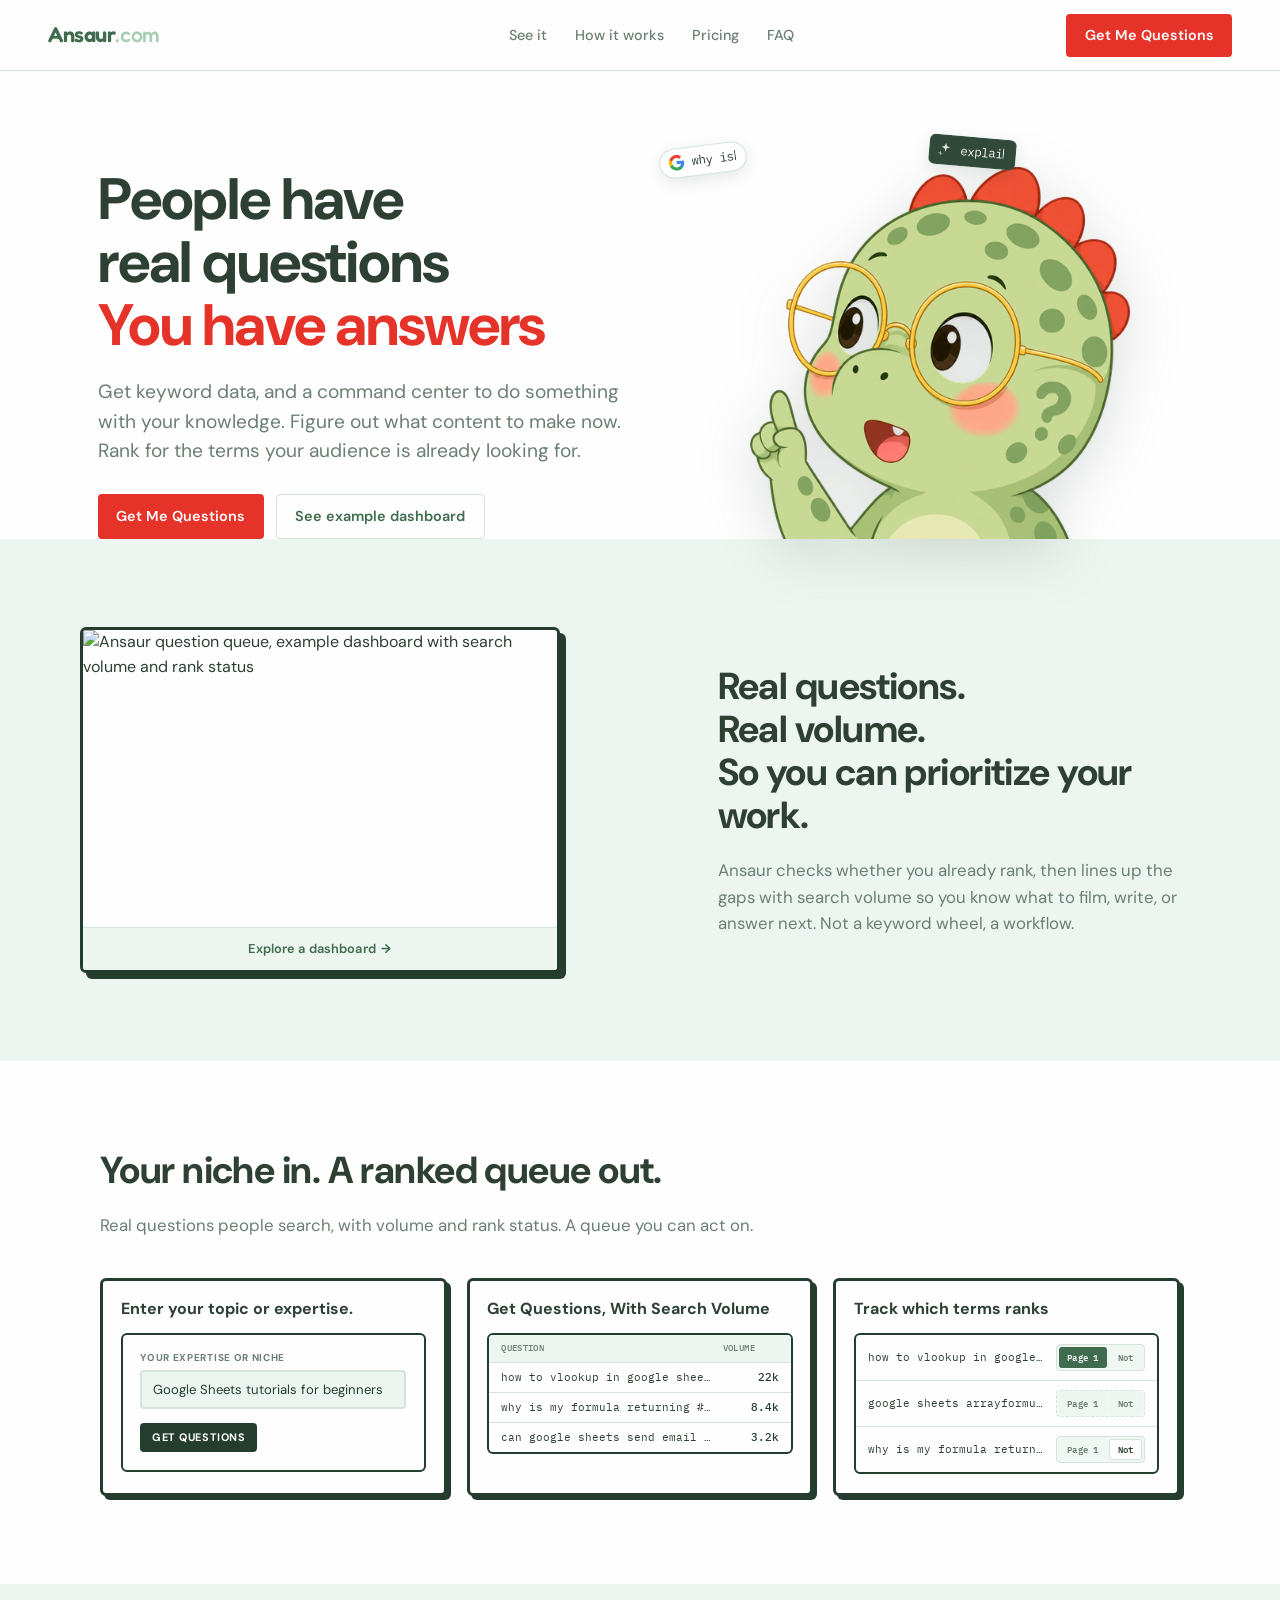
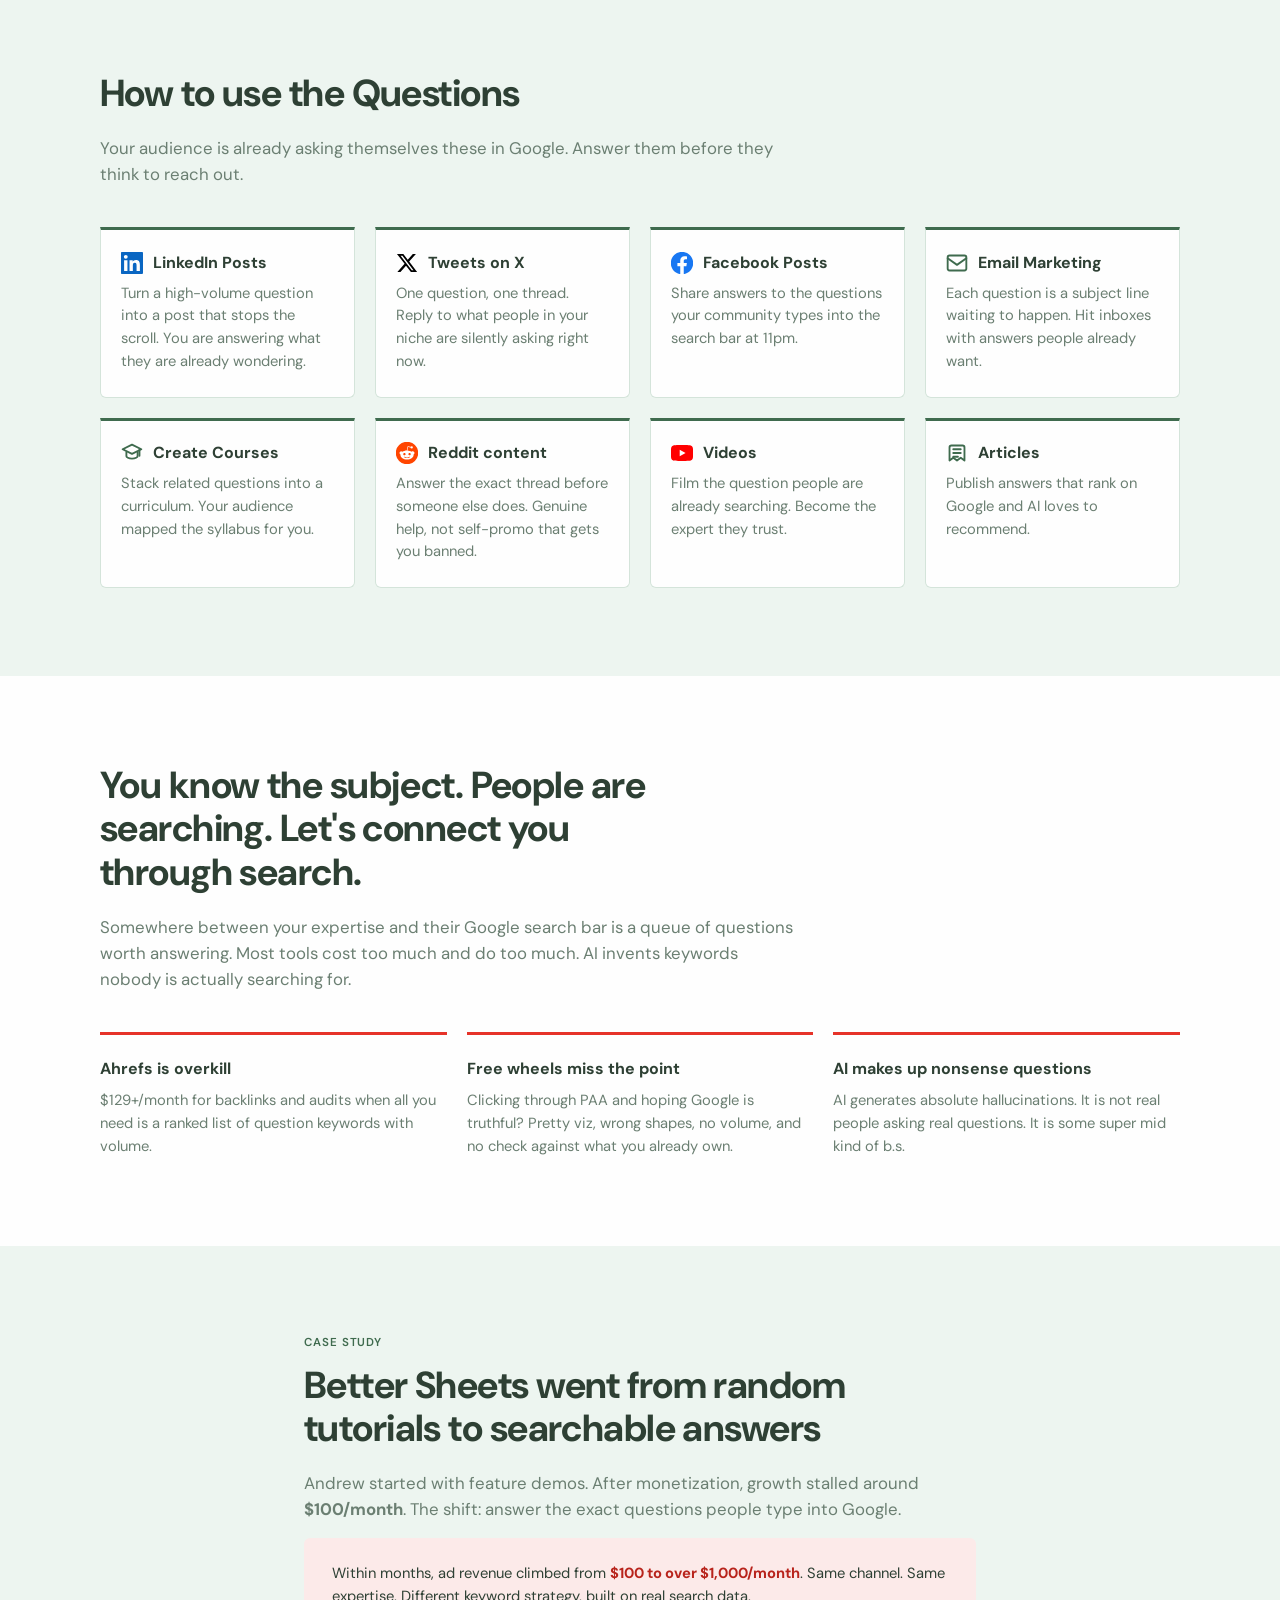
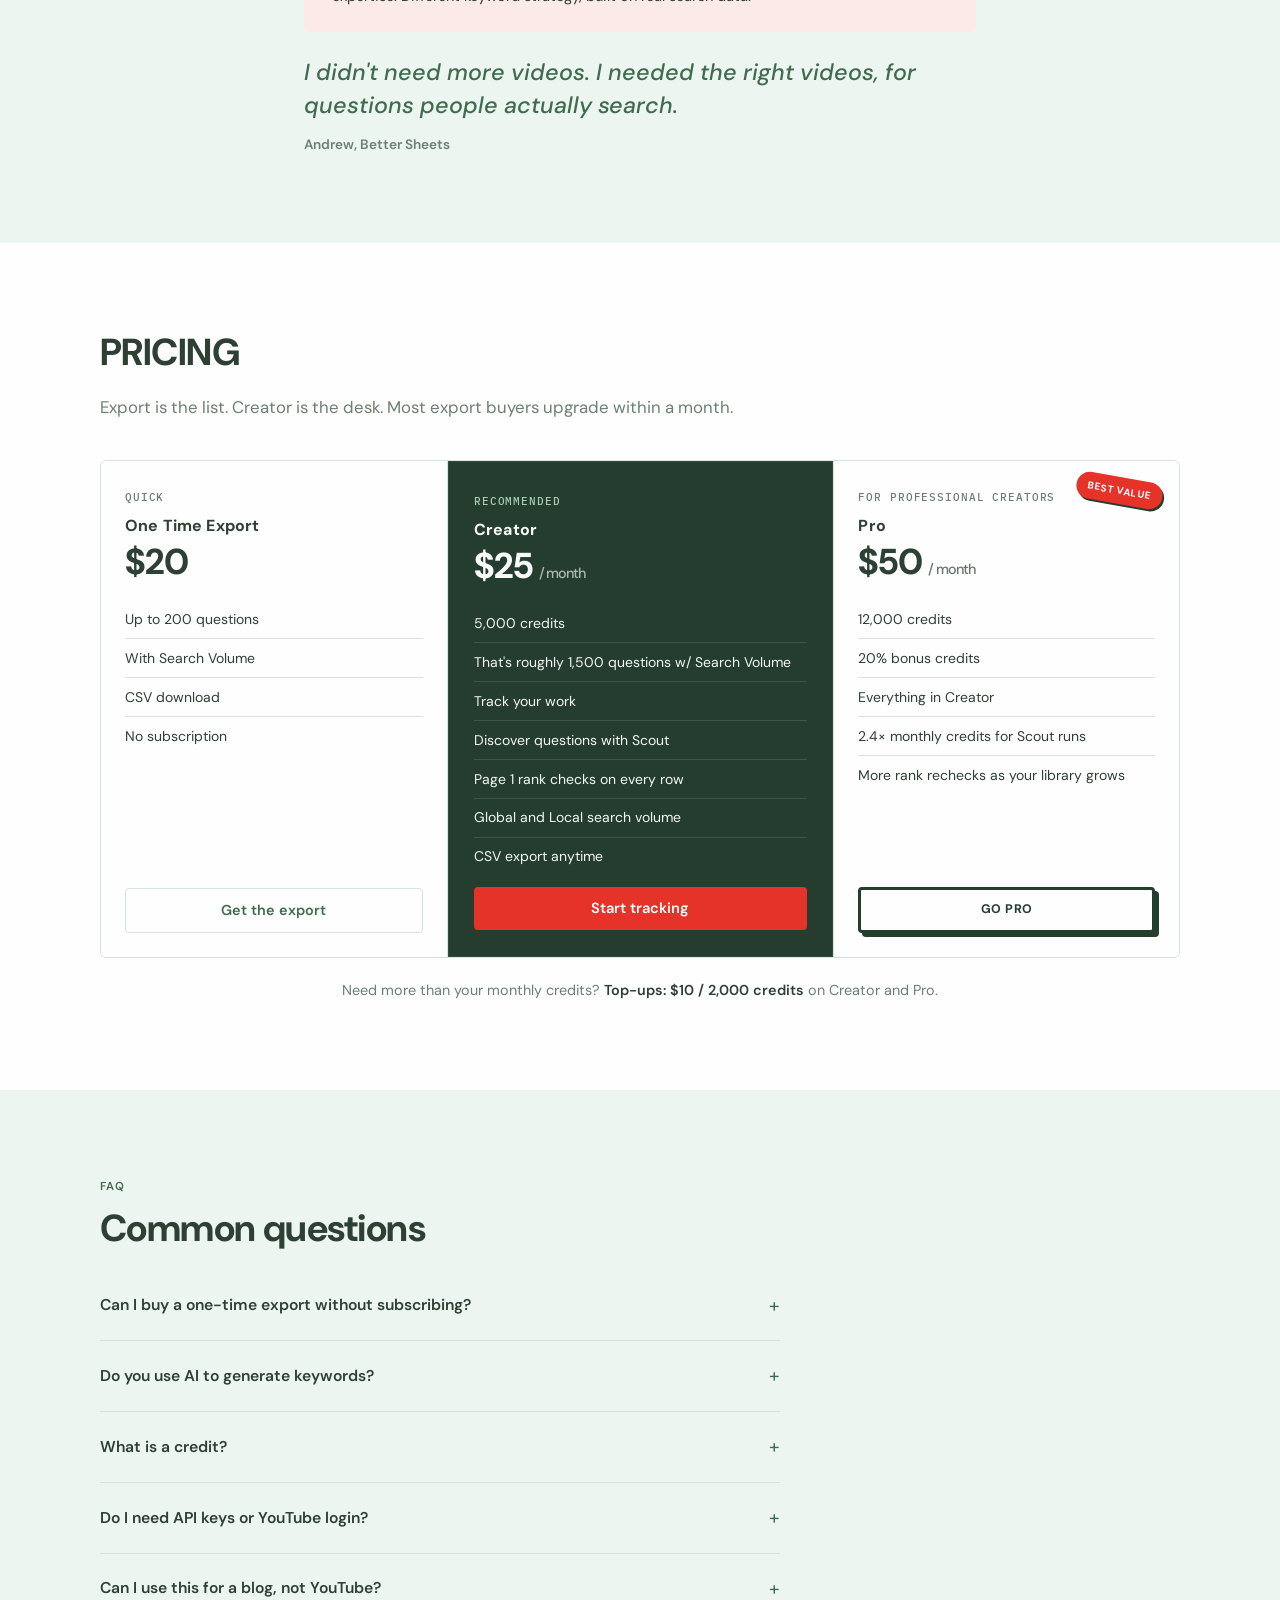
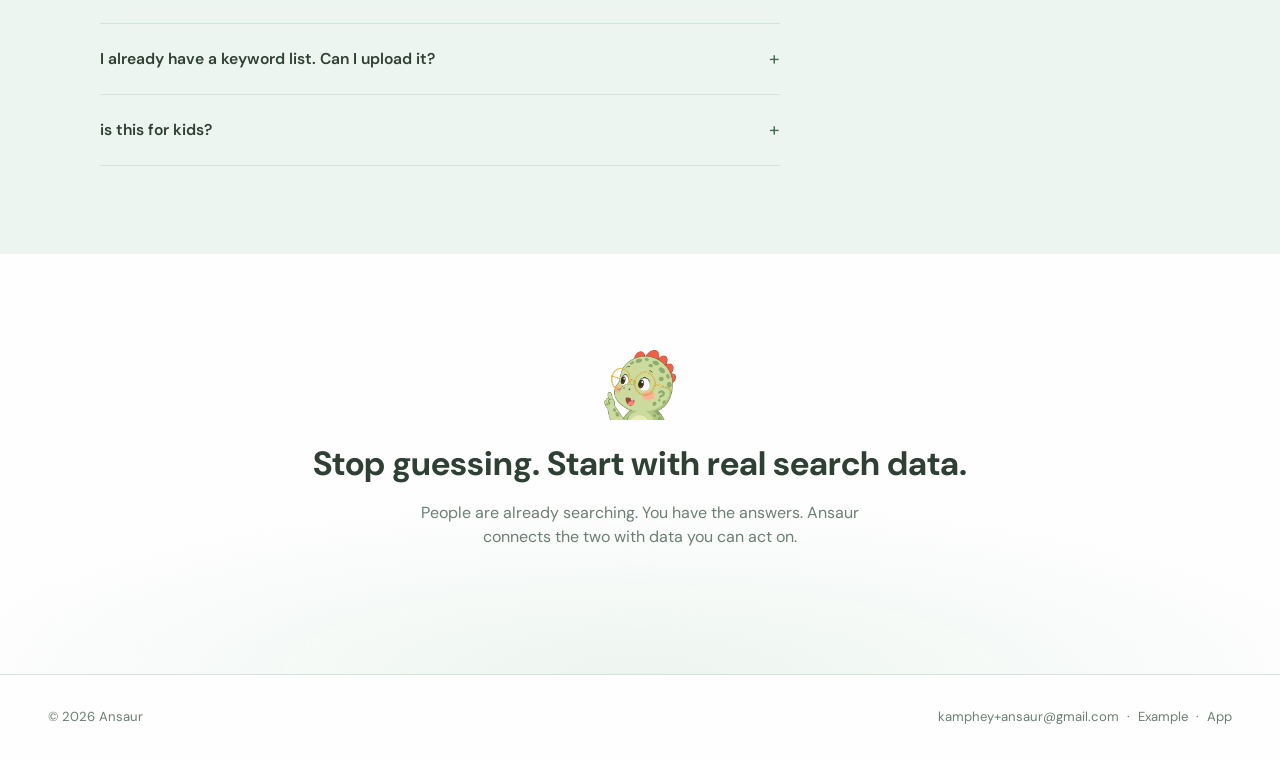
==== commit d2c620c7: "decrease size of file" ====
--- a/index.html
+++ b/index.html
@@ -513,14 +513,14 @@
       height: 1.35rem;
       background: center / contain no-repeat;
     }
-    .use-item--linkedin h3::before { background-image: url("data:image/svg+xml,%3Csvg%20xmlns%3D%22http%3A//www.w3.org/2000/svg%22%20viewBox%3D%220%200%2024%2024%22%20role%3D%22img%22%20aria-hidden%3D%22true%22%3E%3Cpath%20fill%3D%22%230A66C2%22%20d%3D%22M20.447%2020.452h-3.554v-5.569c0-1.328-.027-3.037-1.852-3.037-1.853%200-2.136%201.445-2.136%202.939v5.667H9.351V9h3.414v1.561h.046c.477-.9%201.637-1.85%203.37-1.85%203.601%200%204.267%202.37%204.267%205.455v6.286zM5.337%207.433a2.062%202.062%200%200%201-2.063-2.065%202.064%202.064%200%201%201%202.063%202.065zm1.782%2013.019H3.555V9h3.564v11.452zM22.225%200H1.771C.792%200%200%20.774%200%201.729v20.542C0%2023.227.792%2024%201.771%2024h20.451C23.2%2024%2024%2023.227%2024%2022.271V1.729C24%20.774%2023.2%200%2022.222%200h.003z%22/%3E%3C/svg%3E"); }
-    .use-item--x h3::before { background-image: url("data:image/svg+xml,%3Csvg%20xmlns%3D%22http%3A//www.w3.org/2000/svg%22%20viewBox%3D%220%200%2024%2024%22%20role%3D%22img%22%20aria-hidden%3D%22true%22%3E%3Cpath%20fill%3D%22%23000%22%20d%3D%22M18.244%202.25h3.308l-7.227%208.26%208.502%2011.24H16.17l-5.214-6.817L4.99%2021.75H1.68l7.73-8.835L1.254%202.25H8.08l4.713%206.231zm-1.161%2017.52h1.833L7.084%204.126H5.117z%22/%3E%3C/svg%3E"); }
-    .use-item--facebook h3::before { background-image: url("data:image/svg+xml,%3Csvg%20xmlns%3D%22http%3A//www.w3.org/2000/svg%22%20viewBox%3D%220%200%2024%2024%22%20role%3D%22img%22%20aria-hidden%3D%22true%22%3E%3Cpath%20fill%3D%22%231877F2%22%20d%3D%22M24%2012.073c0-6.627-5.373-12-12-12s-12%205.373-12%2012c0%205.99%204.388%2010.954%2010.125%2011.854v-8.385H7.078v-3.47h3.047V9.43c0-3.007%201.792-4.669%204.533-4.669%201.312%200%202.686.235%202.686.235v2.953H15.83c-1.491%200-1.956.925-1.956%201.874v2.25h3.328l-.532%203.47h-2.796v8.385C19.612%2023.027%2024%2018.062%2024%2012.073z%22/%3E%3C/svg%3E"); }
-    .use-item--email h3::before { background-image: url("data:image/svg+xml,%3Csvg%20xmlns%3D%22http%3A//www.w3.org/2000/svg%22%20viewBox%3D%220%200%2024%2024%22%20fill%3D%22none%22%20role%3D%22img%22%20aria-hidden%3D%22true%22%3E%3Crect%20x%3D%222%22%20y%3D%224%22%20width%3D%2220%22%20height%3D%2216%22%20rx%3D%222%22%20stroke%3D%22%233F6B4E%22%20stroke-width%3D%222%22/%3E%3Cpath%20d%3D%22m2%207%2010%207%2010-7%22%20stroke%3D%22%233F6B4E%22%20stroke-width%3D%222%22%20stroke-linecap%3D%22round%22%20stroke-linejoin%3D%22round%22/%3E%3C/svg%3E"); }
-    .use-item--courses h3::before { background-image: url("data:image/svg+xml,%3Csvg%20xmlns%3D%22http%3A//www.w3.org/2000/svg%22%20viewBox%3D%220%200%2024%2024%22%20fill%3D%22none%22%20role%3D%22img%22%20aria-hidden%3D%22true%22%3E%3Cpath%20d%3D%22M12%203%202%208l10%205%2010-5-10-5Z%22%20stroke%3D%22%233F6B4E%22%20stroke-width%3D%222%22%20stroke-linejoin%3D%22round%22/%3E%3Cpath%20d%3D%22M6%2011v4.5c0%20.9%202.2%202.5%206%202.5s6-1.6%206-2.5V11%22%20stroke%3D%22%233F6B4E%22%20stroke-width%3D%222%22%20stroke-linecap%3D%22round%22/%3E%3Cpath%20d%3D%22M20%208.5V15%22%20stroke%3D%22%233F6B4E%22%20stroke-width%3D%222%22%20stroke-linecap%3D%22round%22/%3E%3C/svg%3E"); }
-    .use-item--reddit h3::before { background-image: url("data:image/svg+xml,%3Csvg%20xmlns%3D%22http%3A//www.w3.org/2000/svg%22%20viewBox%3D%220%200%2024%2024%22%20role%3D%22img%22%20aria-hidden%3D%22true%22%3E%3Cpath%20fill%3D%22%23FF4500%22%20d%3D%22M12%200A12%2012%200%200%200%200%2012a12%2012%200%200%200%2012%2012%2012%2012%200%200%200%2012-12A12%2012%200%200%200%2012%200zm5.01%204.744c.688%200%201.25.561%201.25%201.249a1.25%201.25%200%200%201-2.498.056l-2.597-.547-.8%203.747c1.824.07%203.48.632%204.674%201.488.308-.309.738-.491%201.207-.491.968%200%201.754.786%201.754%201.754%200%20.716-.435%201.333-1.01%201.614a3.111%203.111%200%200%201%20.042.52c0%202.694-3.13%204.87-7.004%204.87-3.874%200-7.004-2.176-7.004-4.87%200-.183.015-.366.043-.534A1.748%201.748%200%200%201%204.028%2012c0-.968.786-1.754%201.754-1.754.463%200%20.898.196%201.207.49%201.207-.883%202.878-1.43%204.744-1.487l.885-4.182a.342.342%200%200%201%20.14-.247.35.35%200%200%201%20.238-.042l2.906.617a1.214%201.214%200%200%201%201.108-.701zM9.25%2012C8.561%2012%208%2012.562%208%2013.25c0%20.687.561%201.248%201.25%201.248.687%200%201.248-.561%201.248-1.249%200-.688-.561-1.249-1.249-1.249zm5.5%200c-.687%200-1.248.561-1.248%201.25%200%20.687.561%201.248%201.249%201.248.688%200%201.249-.561%201.249-1.249%200-.687-.562-1.249-1.25-1.249zm-5.466%203.99a.327.327%200%200%200-.231.094.33.33%200%200%200%200%20.463c.842.842%202.484.913%202.961.913.477%200%202.105-.056%202.961-.913a.361.361%200%200%200%20.029-.463.33.33%200%200%200-.464%200c-.547.533-1.684.73-2.512.73-.828%200-1.979-.196-2.512-.73a.326.326%200%200%200-.232-.095z%22/%3E%3C/svg%3E"); }
-    .use-item--youtube h3::before { background-image: url("data:image/svg+xml,%3Csvg%20xmlns%3D%22http%3A//www.w3.org/2000/svg%22%20viewBox%3D%220%200%2024%2024%22%20role%3D%22img%22%20aria-hidden%3D%22true%22%3E%3Cpath%20fill%3D%22%23FF0000%22%20d%3D%22M23.498%206.186a3.016%203.016%200%200%200-2.122-2.136C19.505%203.545%2012%203.545%2012%203.545s-7.505%200-9.377.505A3.017%203.017%200%200%200%20.502%206.186C0%208.07%200%2012%200%2012s0%203.93.502%205.814a3.016%203.016%200%200%200%202.122%202.136c1.871.505%209.376.505%209.376.505s7.505%200%209.377-.505a3.015%203.015%200%200%200%202.122-2.136C24%2015.93%2024%2012%2024%2012s0-3.93-.502-5.814zM9.545%2015.568V8.432L15.818%2012l-6.273%203.568z%22/%3E%3C/svg%3E"); }
-    .use-item--article h3::before { background-image: url("data:image/svg+xml,%3Csvg%20xmlns%3D%22http%3A//www.w3.org/2000/svg%22%20viewBox%3D%220%200%2024%2024%22%20fill%3D%22none%22%20role%3D%22img%22%20aria-hidden%3D%22true%22%3E%3Cpath%20d%3D%22M6%204h12a2%202%200%200%201%202%202v14l-4-3-4%203-4-3-4%203V6a2%202%200%200%201%202-2Z%22%20stroke%3D%22%233F6B4E%22%20stroke-width%3D%222%22%20stroke-linejoin%3D%22round%22/%3E%3Cpath%20d%3D%22M8%208h8M8%2012h8M8%2016h5%22%20stroke%3D%22%233F6B4E%22%20stroke-width%3D%222%22%20stroke-linecap%3D%22round%22/%3E%3C/svg%3E"); }
+    .use-item--linkedin h3::before { background-image: url("/assets/icons/linkedin.svg"); }
+    .use-item--x h3::before { background-image: url("/assets/icons/x.svg"); }
+    .use-item--facebook h3::before { background-image: url("/assets/icons/facebook.svg"); }
+    .use-item--email h3::before { background-image: url("/assets/icons/email.svg"); }
+    .use-item--courses h3::before { background-image: url("/assets/icons/courses.svg"); }
+    .use-item--reddit h3::before { background-image: url("/assets/icons/reddit.svg"); }
+    .use-item--youtube h3::before { background-image: url("/assets/icons/youtube.svg"); }
+    .use-item--article h3::before { background-image: url("/assets/icons/article.svg"); }
 
     .use-item p {
       font-size: .92rem;
@@ -1331,7 +1331,7 @@
       <span class="brand-wordmark">
         <span class="brand-name">Ansaur</span><span class="brand-tld">.com</span>
       </span>
-      <img class="brand-mascot" src="[data-uri]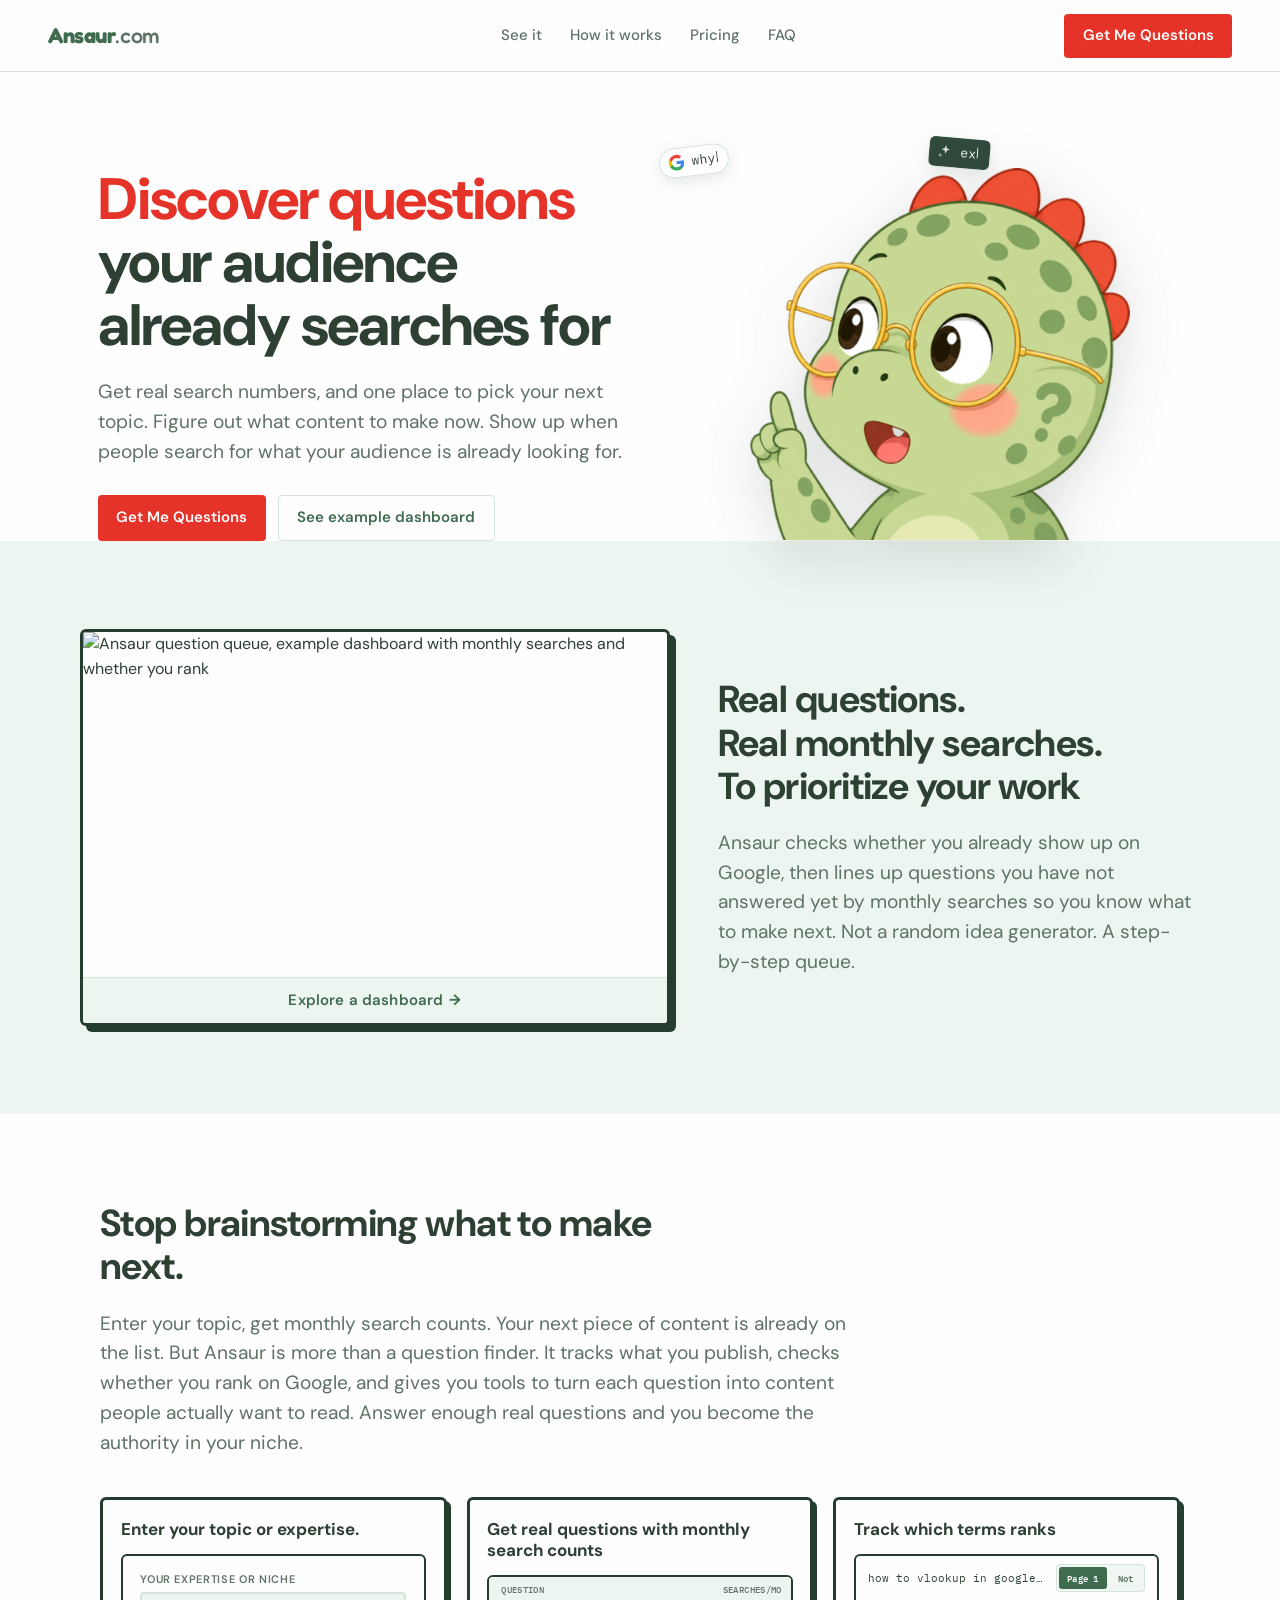
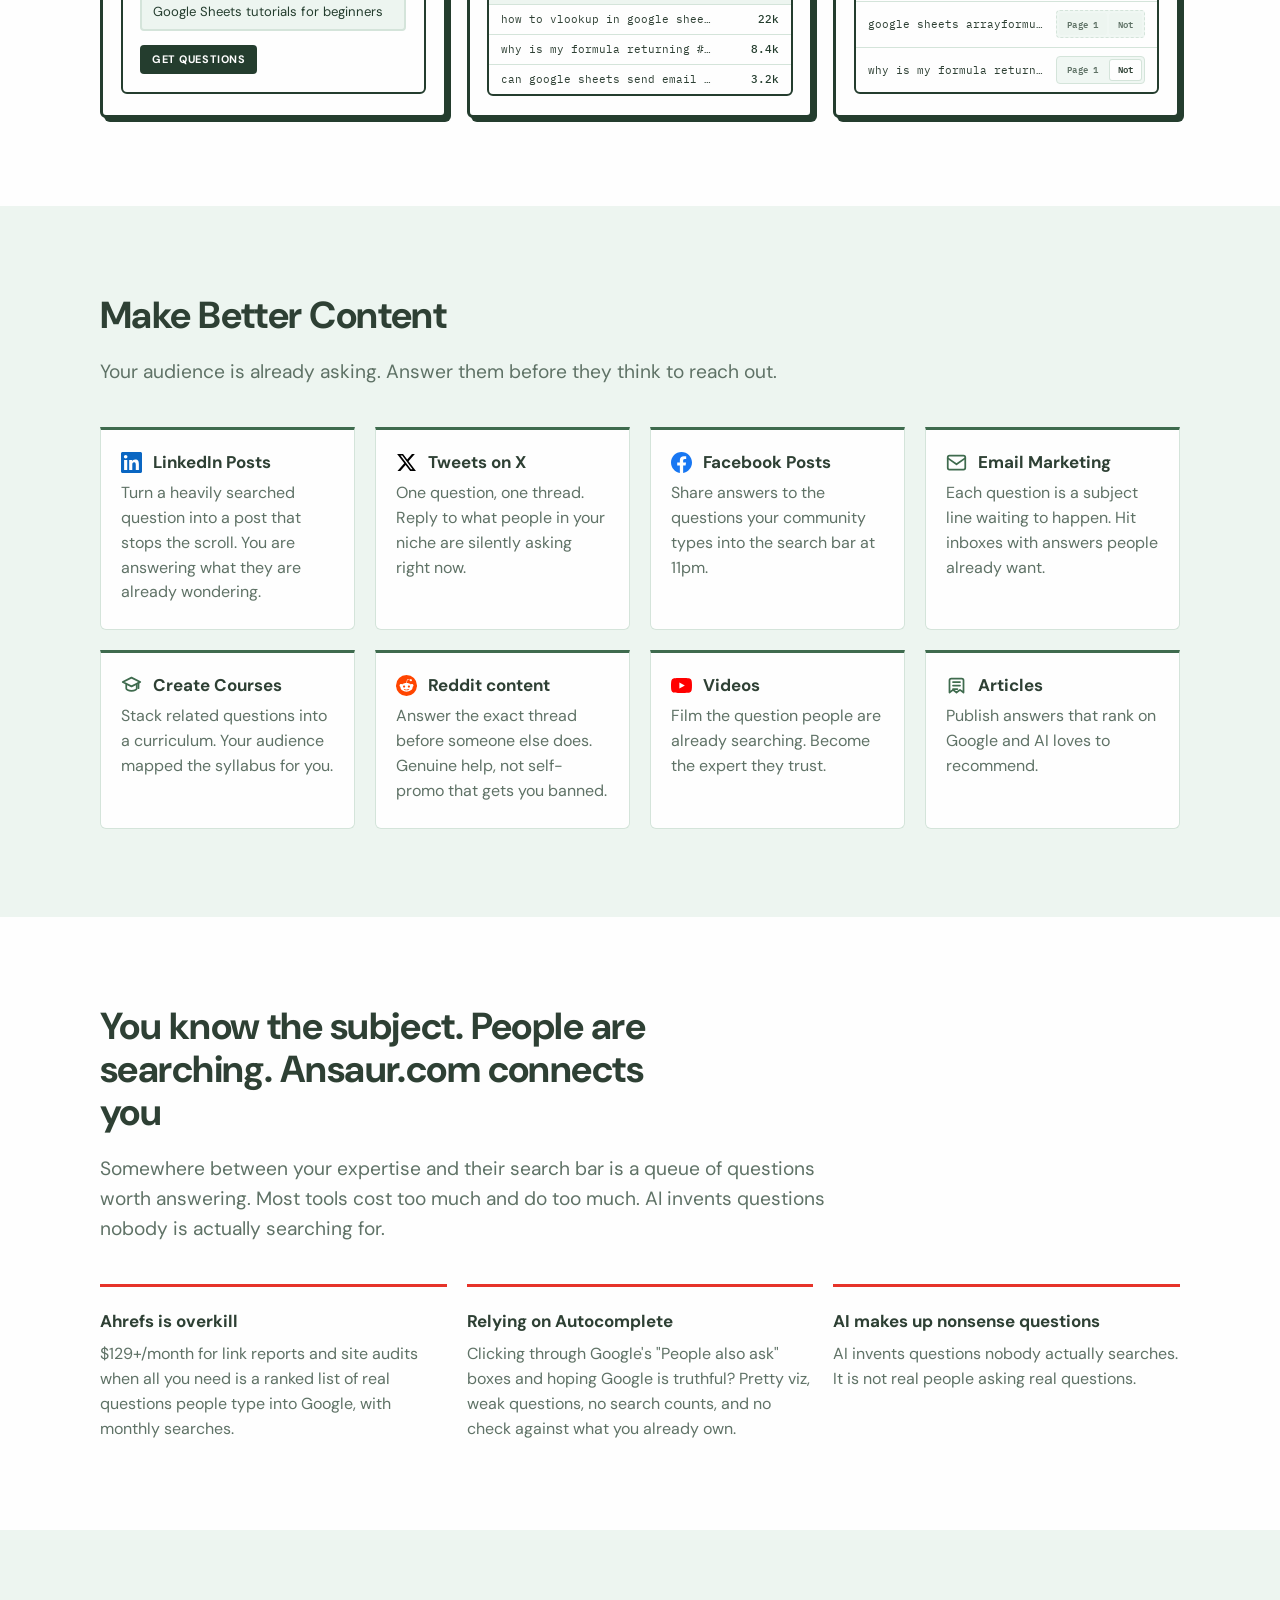
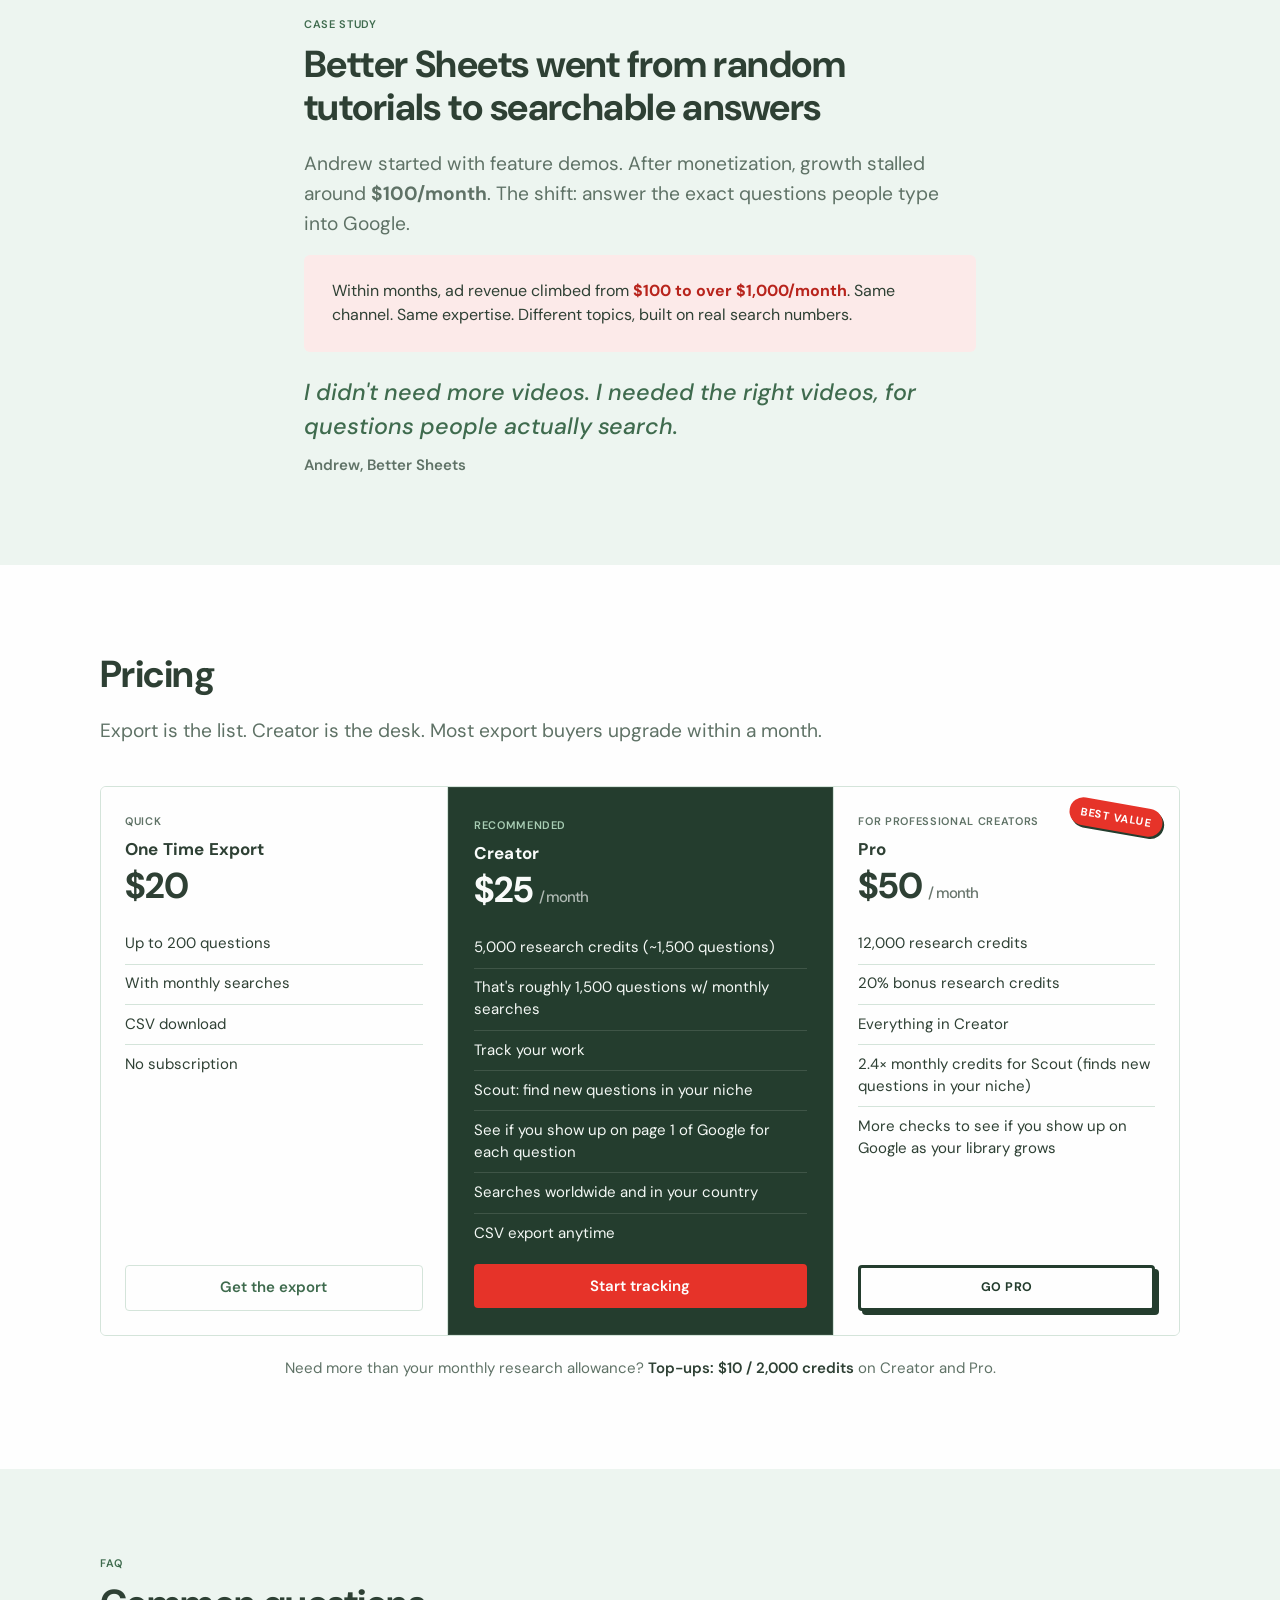
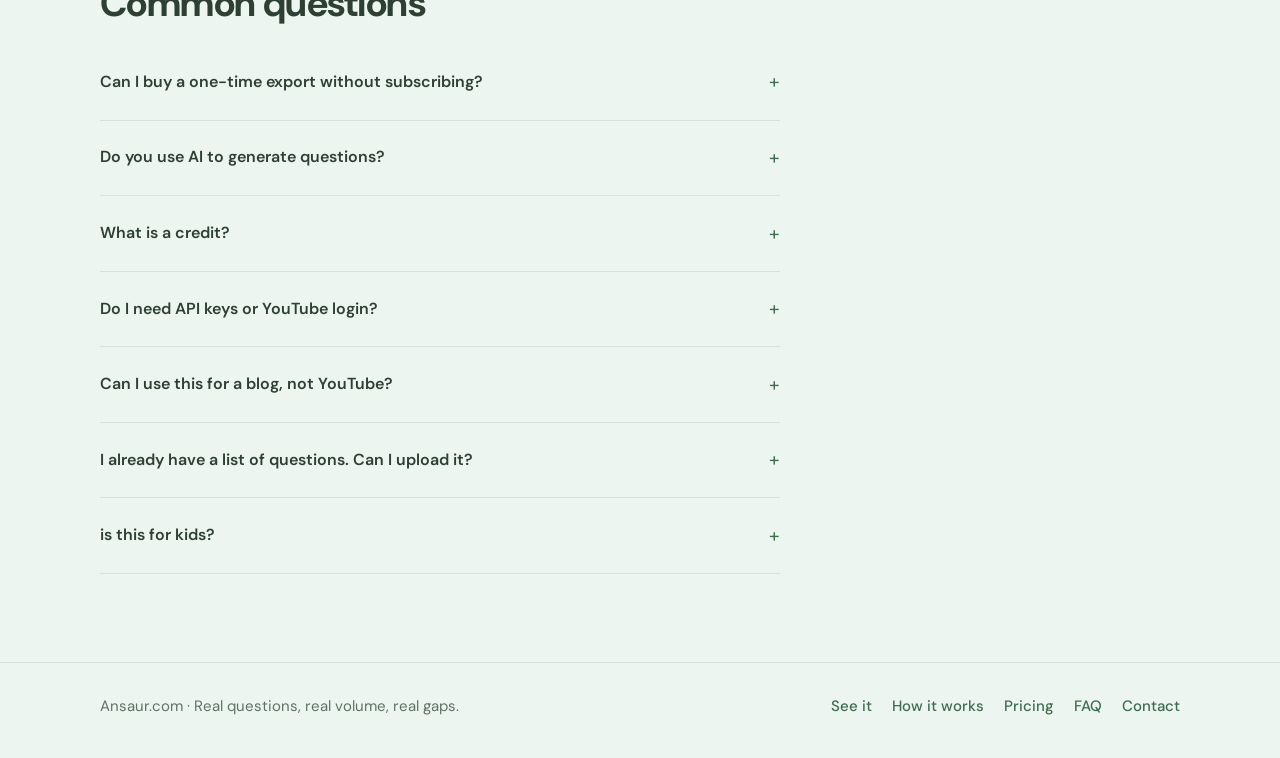
==== commit c29ecc72: "Update .gitignore to include specific asset files, enhance SEO metadata in index.html, and refine bu" ====
--- a/index.html
+++ b/index.html
@@ -3,12 +3,21 @@
 <head>
   <meta charset="UTF-8" />
   <meta name="viewport" content="width=device-width, initial-scale=1" />
-  <title>Real questions. Real Search. Real Topical Authority.</title>
-  <meta name="description" content="Ansaur researches the questions people search in your niche with real keyword data, then shows which ones you do not rank for yet." />
+  <title>Real questions. Real searches. Become the go-to answer in your niche.</title>
+  <meta name="description" content="Ansaur researches the questions people search in your niche, with monthly search counts, then shows which ones you have not answered yet." />
+  <meta property="og:type" content="website" />
+  <meta property="og:title" content="Real questions. Real searches. Become the go-to answer in your niche." />
+  <meta property="og:description" content="Ansaur researches the questions people search in your niche, with monthly search counts, then shows which ones you have not answered yet." />
+  <meta property="og:url" content="https://ansaur.com/" />
+  <meta property="og:image" content="https://ansaur.com/assets/example-dashboard-screenshot.png" />
+  <meta name="twitter:card" content="summary_large_image" />
+  <meta name="twitter:title" content="Real questions. Real searches. Become the go-to answer in your niche." />
+  <meta name="twitter:description" content="Ansaur researches the questions people search in your niche, with monthly search counts, then shows which ones you have not answered yet." />
+  <meta name="twitter:image" content="https://ansaur.com/assets/example-dashboard-screenshot.png" />
   <link rel="icon" href="/assets/ansaur-a.svg" type="image/svg+xml" />
   <link rel="preconnect" href="https://fonts.googleapis.com" />
   <link rel="preconnect" href="https://fonts.gstatic.com" crossorigin />
-  <link href="https://fonts.googleapis.com/css2?family=DM+Sans:ital,opsz,wght@0,9..40,400;0,9..40,500;0,9..40,600;0,9..40,700;1,9..40,500&family=Fredoka:wght@500;600;700&family=IBM+Plex+Mono:wght@400;500&display=swap" rel="stylesheet" />
+  <link href="https://fonts.googleapis.com/css2?family=DM+Sans:opsz,wght@9..40,400;9..40,500;9..40,600;9..40,700&family=Fredoka:wght@600&family=IBM+Plex+Mono:wght@400;500&display=swap" rel="stylesheet" />
   <style>
     :root {
       --sage: #A8CDB4;
@@ -21,7 +30,8 @@
       --scale-red-soft: #FCEAE9;
       --white: #FEFEFE;
       --text: #2E4034;
-      --text-muted: #6B7F72;
+      --text-muted: #5F7266;
+      --text-subtle: #6B7F72;
       --signal: #D4A82A;
       --r-sm: 4px;
       --r-md: 6px;
@@ -29,6 +39,27 @@
       --shadow-neu-lg: 6px 6px 0 var(--moss-deep);
       --font: "DM Sans", system-ui, sans-serif;
       --mono: "IBM Plex Mono", ui-monospace, monospace;
+      --text-display: clamp(2.35rem, 5.5vw, 3.65rem);
+      --text-title-lg: clamp(1.65rem, 3.5vw, 2.35rem);
+      --text-title: 1.0625rem;
+      --text-lead: clamp(1.05rem, 2vw, 1.2rem);
+      --text-body: 1rem;
+      --text-body-sm: 0.9375rem;
+      --text-label: 0.6875rem;
+      --text-mono-data: 0.8125rem;
+      --text-price: 2.25rem;
+    }
+
+    .label,
+    .section-label,
+    .hero-kicker,
+    .price-kicker {
+      font-family: var(--font);
+      font-size: var(--text-label);
+      font-weight: 600;
+      letter-spacing: 0.06em;
+      text-transform: uppercase;
+      line-height: 1.2;
     }
 
     *, *::before, *::after { box-sizing: border-box; margin: 0; padding: 0; }
@@ -40,7 +71,7 @@
 
     body {
       font-family: var(--font);
-      font-size: 16px;
+      font-size: 1rem;
       line-height: 1.55;
       color: var(--text);
       background: var(--white);
@@ -51,10 +82,15 @@
     a { color: var(--moss); text-decoration-thickness: 1px; text-underline-offset: 3px; }
     a:hover { color: var(--scale-red); }
 
+    :focus { outline: none; }
+    :focus-visible {
+      outline: 2px solid var(--scale-red);
+      outline-offset: 2px;
+    }
+
     .skip { position: absolute; left: -9999px; }
     .skip:focus { left: 1rem; top: 1rem; z-index: 99; background: var(--white); padding: .5rem 1rem; }
 
-    /* ── Nav ── */
     .site-nav {
       position: sticky;
       top: 0;
@@ -67,23 +103,24 @@
       --brand-mascot-width: 72px;
       --mascot-reveal: 0;
       padding: var(--nav-pad-y) clamp(1.25rem, 4vw, 3rem);
-      background: color-mix(in srgb, var(--white) 92%, var(--sage-soft));
+      background: var(--white);
       border-bottom: 1px solid var(--sage-muted);
-      backdrop-filter: blur(8px);
       overflow: hidden;
     }
 
     .brand {
       display: flex;
       align-items: center;
-      gap: .35rem;
+      gap: 0;
       text-decoration: none;
       align-self: stretch;
       position: relative;
-      padding-right: calc(var(--brand-mascot-width) + .35rem);
+      flex-shrink: 0;
+      padding-right: calc(var(--brand-mascot-width) + .1rem);
     }
 
     .brand-wordmark {
+      position: relative;
       font-family: "Fredoka", var(--font), system-ui, sans-serif;
       font-weight: 600;
       font-size: 1.35rem;
@@ -91,21 +128,43 @@
       line-height: 1.1;
     }
 
-    .brand-name { color: var(--moss); }
-    .brand-tld { color: var(--sage); font-weight: 500; }
+    .brand-name { color: var(--moss); font-weight: 700; }
+    .brand-tld { color: var(--text-muted); font-weight: 500; }
 
     .brand-mascot {
       position: absolute;
       left: 100%;
-      bottom: calc(-1 * var(--nav-pad-y) - 1px);
+      bottom: calc(-1 * var(--nav-pad-y) - 11px);
       width: var(--brand-mascot-width);
       height: auto;
       object-fit: contain;
       object-position: bottom center;
-      margin: 0 0 0 .35rem;
+      margin: 0 0 0 .1rem;
       display: block;
       transform: translateY(calc((1 - var(--mascot-reveal)) * 110%));
       will-change: transform;
+    }
+
+    .nav-menu {
+      display: flex;
+      align-items: center;
+    }
+
+    .nav-toggle {
+      display: none;
+      align-items: center;
+      justify-content: center;
+      min-width: 2.75rem;
+      min-height: 2.75rem;
+      padding: 0;
+      border: 1px solid var(--sage-muted);
+      border-radius: var(--r-sm);
+      background: var(--white);
+      color: var(--moss-deep);
+      font-family: var(--font);
+      font-size: var(--text-body-sm);
+      font-weight: 600;
+      cursor: pointer;
     }
 
     .nav-links {
@@ -113,11 +172,15 @@
       align-items: center;
       gap: clamp(1rem, 2.5vw, 1.75rem);
       list-style: none;
-      font-size: .9rem;
+      font-size: var(--text-body-sm);
       font-weight: 500;
     }
 
-    .nav-links a { color: var(--text-muted); text-decoration: none; }
+    .nav-links a {
+      color: var(--text-muted);
+      text-decoration: none;
+      border-radius: var(--r-sm);
+    }
     .nav-links a:hover { color: var(--scale-red); }
 
     /* ── Buttons ── */
@@ -126,9 +189,10 @@
       align-items: center;
       justify-content: center;
       gap: .4rem;
+      min-height: 2.75rem;
       padding: .65rem 1.15rem;
       font-family: var(--font);
-      font-size: .9rem;
+      font-size: var(--text-body-sm);
       font-weight: 600;
       border-radius: var(--r-sm);
       border: none;
@@ -197,20 +261,16 @@
     }
 
     .hero-kicker {
-      font-size: .72rem;
-      font-weight: 600;
-      letter-spacing: .08em;
-      text-transform: uppercase;
       color: var(--moss);
       margin-bottom: 1rem;
     }
 
     .hero h1 {
-      font-size: clamp(2.35rem, 5.5vw, 3.65rem);
+      font-size: var(--text-display);
       font-weight: 700;
       line-height: 1.08;
       letter-spacing: -.02em;
-      max-width: 14ch;
+      max-width: 20ch;
       margin-bottom: 1.25rem;
     }
 
@@ -220,7 +280,7 @@
     }
 
     .hero-lead {
-      font-size: clamp(1.05rem, 2vw, 1.2rem);
+      font-size: var(--text-lead);
       color: var(--text-muted);
       max-width: 52ch;
       margin-bottom: 1.75rem;
@@ -233,6 +293,98 @@
       flex-wrap: wrap;
       gap: .75rem;
     }
+
+    .buy-modal[hidden] {
+      display: none;
+    }
+
+    .buy-modal {
+      position: fixed;
+      inset: 0;
+      z-index: 100;
+      display: flex;
+      align-items: center;
+      justify-content: center;
+      padding: 1.25rem;
+    }
+
+    .buy-modal-backdrop {
+      position: absolute;
+      inset: 0;
+      background: color-mix(in srgb, var(--moss-deep) 42%, transparent);
+    }
+
+    .buy-modal-panel {
+      position: relative;
+      width: min(100%, 24rem);
+      padding: 1.5rem;
+      background: var(--white);
+      border: 1px solid var(--sage-muted);
+      border-radius: var(--r-md);
+      box-shadow: var(--shadow-neu-lg);
+    }
+
+    .buy-modal-close {
+      position: absolute;
+      top: .65rem;
+      right: .75rem;
+      border: none;
+      background: transparent;
+      color: var(--text-muted);
+      font-size: 1.35rem;
+      line-height: 1;
+      cursor: pointer;
+      padding: .15rem .35rem;
+    }
+
+    .buy-modal-close:hover {
+      color: var(--text);
+    }
+
+    .buy-modal-title {
+      font-size: var(--text-title);
+      font-weight: 700;
+      margin-bottom: 1rem;
+      padding-right: 1.5rem;
+    }
+
+    .buy-modal-form {
+      display: flex;
+      flex-direction: column;
+      gap: .75rem;
+    }
+
+    .buy-modal-form label {
+      font-size: var(--text-body-sm);
+      font-weight: 600;
+      color: var(--text);
+    }
+
+    .buy-modal-form input[type="email"] {
+      min-height: 2.75rem;
+      padding: .65rem 1rem;
+      font-family: var(--font);
+      font-size: var(--text-body-sm);
+      border: 1px solid var(--sage-muted);
+      border-radius: var(--r-sm);
+      background: var(--white);
+      color: var(--text);
+    }
+
+    .buy-modal-form input[type="email"]:focus-visible {
+      border-color: var(--moss);
+      outline: 2px solid color-mix(in srgb, var(--moss) 35%, transparent);
+      outline-offset: 1px;
+    }
+
+    .buy-modal-status {
+      margin-top: .75rem;
+      font-size: var(--text-body-sm);
+      line-height: 1.45;
+    }
+
+    .buy-modal-status.is-success { color: var(--moss); font-weight: 600; }
+    .buy-modal-status.is-error { color: var(--scale-red-deep); }
 
     .hero-visual {
       position: relative;
@@ -286,7 +438,7 @@
       padding: .34rem .65rem .34rem .5rem;
       border-radius: 999px;
       font-family: var(--mono);
-      font-size: clamp(.65rem, 2.08vw, .78rem);
+      font-size: clamp(0.65rem, 2.08vw, var(--text-mono-data));
       line-height: 1.25;
       white-space: nowrap;
       transform: rotate(var(--qrot, 0deg)) translateY(6px) scale(.96);
@@ -379,7 +531,7 @@
       }
 
       .hero-lead {
-        font-size: .95rem;
+        font-size: var(--text-body);
         line-height: 1.45;
         margin-bottom: .9rem;
       }
@@ -390,7 +542,7 @@
 
       .hero-actions .btn {
         padding: .55rem .95rem;
-        font-size: .85rem;
+        font-size: var(--text-body-sm);
       }
 
       .hero-visual {
@@ -422,25 +574,13 @@
 
     .section-sage { background: var(--sage-soft); }
 
-    .section-moss {
-      background: var(--moss-deep);
-      color: color-mix(in srgb, var(--white) 92%, var(--sage));
-    }
-    .section-moss a { color: var(--sage); }
-    .section-moss .text-muted { color: color-mix(in srgb, var(--white) 65%, var(--sage)); }
-
     .section-label {
-      font-size: .72rem;
-      font-weight: 600;
-      letter-spacing: .08em;
-      text-transform: uppercase;
       color: var(--moss);
       margin-bottom: .75rem;
     }
-    .section-moss .section-label { color: var(--sage); }
 
     .section h2 {
-      font-size: clamp(1.65rem, 3.5vw, 2.35rem);
+      font-size: var(--text-title-lg);
       font-weight: 700;
       line-height: 1.15;
       letter-spacing: -.015em;
@@ -449,12 +589,12 @@
     }
 
     .section-lead {
-      font-size: 1.05rem;
+      font-size: var(--text-lead);
       color: var(--text-muted);
       max-width: 58ch;
       margin-bottom: 2.5rem;
     }
-    .section-moss .section-lead { color: color-mix(in srgb, var(--white) 70%, var(--sage)); }
+    .section-lead--tight { margin-bottom: 0; }
 
     /* ── Problem grid ── */
     .pain-grid {
@@ -469,13 +609,13 @@
     }
 
     .pain-item h3 {
-      font-size: 1rem;
+      font-size: var(--text-title);
       font-weight: 700;
       margin-bottom: .5rem;
     }
 
     .pain-item p {
-      font-size: .92rem;
+      font-size: var(--text-body);
       color: var(--text-muted);
       line-height: 1.55;
     }
@@ -500,7 +640,7 @@
       display: flex;
       align-items: center;
       gap: .65rem;
-      font-size: 1rem;
+      font-size: var(--text-title);
       font-weight: 700;
       margin-bottom: .5rem;
       line-height: 1.25;
@@ -523,7 +663,7 @@
     .use-item--article h3::before { background-image: url("/assets/icons/article.svg"); }
 
     .use-item p {
-      font-size: .92rem;
+      font-size: var(--text-body);
       color: var(--text-muted);
       line-height: 1.55;
     }
@@ -547,7 +687,7 @@
     .story cite {
       display: block;
       margin-top: .75rem;
-      font-size: .85rem;
+      font-size: var(--text-body-sm);
       font-style: normal;
       font-weight: 600;
       color: var(--text-muted);
@@ -561,7 +701,7 @@
     }
 
     .stat-callout p {
-      font-size: .92rem;
+      font-size: var(--text-body);
       color: var(--text);
       line-height: 1.55;
     }
@@ -612,31 +752,27 @@
     }
 
     .price-card h3 {
-      font-size: 1rem;
+      font-size: var(--text-title);
       font-weight: 700;
       letter-spacing: 0.01em;
       margin-bottom: 0.35rem;
     }
 
     .price-kicker {
-      font-family: var(--mono);
-      font-size: 0.68rem;
-      font-weight: 500;
-      letter-spacing: 0.08em;
-      text-transform: uppercase;
       color: var(--text-muted);
       margin-bottom: 0.5rem;
     }
 
     .price-amount {
-      font-size: 2.25rem;
+      font-size: var(--text-price);
       font-weight: 700;
       letter-spacing: -0.03em;
       line-height: 1;
+      font-variant-numeric: tabular-nums;
     }
 
     .price-amount small {
-      font-size: 0.9rem;
+      font-size: var(--text-body-sm);
       font-weight: 500;
       opacity: 0.72;
     }
@@ -662,17 +798,18 @@
       font-weight: 500;
       letter-spacing: -0.02em;
       color: var(--moss-deep);
+      font-variant-numeric: tabular-nums;
     }
 
     .price-credit-label {
-      font-size: 0.82rem;
+      font-size: var(--text-body-sm);
       font-weight: 600;
       color: var(--moss);
     }
 
     .price-credit-note {
       margin-top: 0.35rem;
-      font-size: 0.8rem;
+      font-size: var(--text-body-sm);
       line-height: 1.45;
       color: var(--text-muted);
     }
@@ -685,7 +822,7 @@
 
     .price-includes li {
       padding: 0.55rem 0;
-      font-size: 0.875rem;
+      font-size: var(--text-body-sm);
       line-height: 1.45;
       border-bottom: 1px solid var(--sage-muted);
       color: var(--text);
@@ -753,7 +890,7 @@
     .price-card-creator .price-cta {
       padding-top: 0.65rem;
       padding-bottom: 0.65rem;
-      font-size: 0.92rem;
+      font-size: var(--text-body-sm);
     }
 
     /* Pro: best value */
@@ -768,9 +905,9 @@
       transform: rotate(10deg);
       background: var(--scale-red);
       color: var(--white);
-      font-size: 0.62rem;
+      font-size: var(--text-label);
       font-weight: 700;
-      letter-spacing: 0.07em;
+      letter-spacing: 0.06em;
       text-transform: uppercase;
       padding: 0.35rem 0.7rem;
       border-radius: 999px;
@@ -790,7 +927,7 @@
     .pricing-extra {
       margin-top: 1.35rem;
       text-align: center;
-      font-size: 0.9rem;
+      font-size: var(--text-body-sm);
       color: var(--text-muted);
     }
 
@@ -809,13 +946,20 @@
 
     .faq-item summary {
       font-weight: 600;
-      font-size: .98rem;
+      font-size: var(--text-body);
       cursor: pointer;
       list-style: none;
       display: flex;
       justify-content: space-between;
       align-items: center;
       gap: 1rem;
+      border-radius: var(--r-sm);
+      padding: .15rem 0;
+    }
+
+    .faq-item summary:focus-visible {
+      outline: 2px solid var(--scale-red);
+      outline-offset: 2px;
     }
 
     .faq-item summary::-webkit-details-marker { display: none; }
@@ -832,7 +976,7 @@
 
     .faq-item p {
       margin-top: .75rem;
-      font-size: .9rem;
+      font-size: var(--text-body);
       color: var(--text-muted);
       line-height: 1.6;
       max-width: 60ch;
@@ -854,7 +998,7 @@
     .product-preview-copy h2 { max-width: none; }
     .product-preview-visual {
       margin: 0;
-      width: min(100%, clamp(18rem, 42vw, 30rem));
+      width: min(100%, clamp(20rem, 52vw, 40rem));
     }
     @media (min-width: 900px) {
       .product-preview-visual { justify-self: start; }
@@ -896,7 +1040,7 @@
       padding: .7rem 1rem;
       background: var(--sage-soft);
       border-top: 1px solid var(--sage-muted);
-      font-size: .8rem;
+      font-size: var(--text-body-sm);
       font-weight: 600;
       color: var(--moss);
       letter-spacing: .01em;
@@ -934,20 +1078,20 @@
 
     .how-step-num {
       font-family: var(--mono);
-      font-size: .72rem;
+      font-size: var(--text-label);
       font-weight: 500;
       color: var(--scale-red);
       letter-spacing: .06em;
     }
 
     .how-card h3 {
-      font-size: 1rem;
+      font-size: var(--text-title);
       font-weight: 700;
       line-height: 1.25;
     }
 
     .how-card > p {
-      font-size: .85rem;
+      font-size: var(--text-body-sm);
       color: var(--text-muted);
       line-height: 1.45;
       max-width: 26ch;
@@ -971,9 +1115,10 @@
 
     .mock-label {
       display: block;
-      font-size: .62rem;
-      font-weight: 700;
-      letter-spacing: .07em;
+      font-family: var(--font);
+      font-size: var(--text-label);
+      font-weight: 600;
+      letter-spacing: 0.06em;
       text-transform: uppercase;
       color: var(--text-muted);
       margin-bottom: .35rem;
@@ -993,7 +1138,7 @@
 
     .mock-field--mono {
       font-family: var(--mono);
-      font-size: .75rem;
+      font-size: var(--text-mono-data);
     }
 
     .mock-niche {
@@ -1069,6 +1214,7 @@
       font-weight: 500;
       color: var(--moss-deep);
       text-align: right;
+      font-variant-numeric: tabular-nums;
     }
 
     .mock-rank-toggle {
@@ -1221,63 +1367,88 @@
 
     .mock-nav-item--active strong { color: var(--sage); }
 
-    /* ── Footer CTA ── */
-    .footer-cta {
-      text-align: center;
-      padding: clamp(4rem, 10vw, 6rem) clamp(1.25rem, 4vw, 3rem);
-      background:
-        radial-gradient(ellipse 80% 60% at 50% 100%, var(--sage-soft) 0%, transparent 70%),
-        var(--white);
-    }
-
-    .footer-cta h2 {
-      font-size: clamp(1.5rem, 3.5vw, 2.1rem);
-      font-weight: 700;
-      max-width: 28ch;
-      margin: 0 auto 1rem;
-      line-height: 1.2;
-    }
-
-    .footer-cta p {
-      color: var(--text-muted);
-      max-width: 42ch;
-      margin: 0 auto 1.75rem;
-      font-size: 1rem;
-    }
-
-    .footer-cta .mascot-wave {
-      width: 72px;
-      margin: 0 auto 1.5rem;
-      opacity: .9;
-    }
-
-  .site-footer {
-      padding: 2rem clamp(1.25rem, 4vw, 3rem);
+    /* ── Footer ── */
+    .site-footer {
+      padding: 2rem clamp(1.25rem, 4vw, 3rem) 2.5rem;
       border-top: 1px solid var(--sage-muted);
+      background: var(--sage-soft);
+    }
+
+    .site-footer-inner {
+      max-width: 1080px;
+      margin: 0 auto;
       display: flex;
       flex-wrap: wrap;
+      align-items: center;
       justify-content: space-between;
-      align-items: center;
-      gap: 1rem;
-      font-size: .82rem;
+      gap: 1rem 1.5rem;
+    }
+
+    .site-footer p {
+      font-size: var(--text-body-sm);
       color: var(--text-muted);
     }
 
-    .site-footer a { color: var(--text-muted); text-decoration: none; }
-    .site-footer a:hover { color: var(--scale-red); }
+    .footer-nav {
+      display: flex;
+      flex-wrap: wrap;
+      gap: .75rem 1.25rem;
+      list-style: none;
+      font-size: var(--text-body-sm);
+      font-weight: 500;
+    }
+
+    .footer-nav a {
+      color: var(--moss);
+      text-decoration: none;
+    }
+
+    .footer-nav a:hover { color: var(--scale-red); }
 
     @media (max-width: 640px) {
-      .nav-links { display: none; }
+      .nav-toggle { display: inline-flex; }
+
+      .nav-menu {
+        position: absolute;
+        top: 100%;
+        left: 0;
+        right: 0;
+        flex-direction: column;
+        align-items: stretch;
+        background: var(--white);
+        border-bottom: 1px solid var(--sage-muted);
+        max-height: 0;
+        overflow: hidden;
+        transition: max-height .25s cubic-bezier(.16, 1, .3, 1);
+      }
+
+      .site-nav.is-menu-open .nav-menu {
+        max-height: 16rem;
+      }
+
+      .nav-links {
+        flex-direction: column;
+        align-items: stretch;
+        gap: 0;
+        padding: .5rem clamp(1.25rem, 4vw, 3rem) 1rem;
+      }
+
+      .nav-links a {
+        display: flex;
+        align-items: center;
+        min-height: 2.75rem;
+        padding: .5rem 0;
+      }
 
       .site-nav {
+        flex-wrap: wrap;
+        gap: .65rem;
         --brand-mascot-width: 56px;
-        gap: .65rem;
       }
 
       .brand {
         position: static;
         padding-right: 0;
-        flex-shrink: 0;
       }
 
       .brand-mascot {
@@ -1291,26 +1462,35 @@
         position: relative;
         z-index: 2;
         flex-shrink: 0;
-        padding: .52rem .72rem;
-        font-size: .78rem;
+        margin-left: auto;
+        padding: .55rem .85rem;
+        font-size: var(--text-body-sm);
         white-space: nowrap;
       }
     }
 
     @media (prefers-reduced-motion: reduce) {
+      .site-nav.is-menu-open .nav-menu {
+        transition: none;
+      }
+
       .brand-mascot {
-        transform: translateY(0);
+        transform: translateY(calc((1 - var(--mascot-reveal)) * 110%));
       }
 
       @media (max-width: 640px) {
         .brand-mascot {
-          transform: translateX(-50%) translateY(0);
+          transform: translateX(-50%) translateY(calc((1 - var(--mascot-reveal)) * 110%));
         }
       }
 
       .site-nav .nav-cta {
-        opacity: 1;
+        opacity: var(--mascot-reveal);
         transform: none;
+        pointer-events: none;
+      }
+
+      .site-nav.is-scrolled .nav-cta {
         pointer-events: auto;
       }
 
@@ -1326,28 +1506,44 @@
 <body>
   <a class="skip" href="#main">Skip to content</a>
 
+  <svg aria-hidden="true" width="0" height="0" style="position:absolute;overflow:hidden">
+    <symbol id="icon-google" viewBox="0 0 24 24">
+      <path fill="#4285F4" d="M22.56 12.25c0-.78-.07-1.53-.2-2.25H12v4.26h5.92a5.06 5.06 0 0 1-2.2 3.32v2.77h3.57c2.08-1.92 3.28-4.74 3.28-8.1z"/>
+      <path fill="#34A853" d="M12 23c2.97 0 5.46-.98 7.28-2.66l-3.57-2.77c-.98.66-2.23 1.06-3.71 1.06-2.86 0-5.29-1.93-6.16-4.53H2.18v2.84C3.99 20.53 7.7 23 12 23z"/>
+      <path fill="#FBBC05" d="M5.84 14.09c-.22-.66-.35-1.36-.35-2.09s.13-1.43.35-2.09V7.07H2.18C1.43 8.55 1 10.22 1 12s.43 3.45 1.18 4.93l2.85-2.22.81-.62z"/>
+      <path fill="#EA4335" d="M12 5.38c1.62 0 3.06.56 4.21 1.64l3.15-3.15C17.45 2.09 14.97 1 12 1 7.7 1 3.99 3.47 2.18 7.07l3.66 2.84c.87-2.6 3.3-4.53 6.16-4.53z"/>
+    </symbol>
+    <symbol id="icon-chat" viewBox="0 0 24 24" fill="none">
+      <path d="M12 3l1.55 4.75L18 9.25l-4.45 1.5L12 15.5 10.45 10.75 6 9.25l4.45-1.5L12 3z" fill="currentColor" opacity=".9"/>
+      <path d="M5 14.5l.9 2.75L8.5 18l-2.6.9L5 21.5l-.9-2.6L1.5 18l2.6-.75L5 14.5z" fill="currentColor" opacity=".55"/>
+    </symbol>
+  </svg>
+
   <header class="site-nav">
     <a class="brand" href="/" aria-label="Ansaur home">
       <span class="brand-wordmark">
         <span class="brand-name">Ansaur</span><span class="brand-tld">.com</span>
+        <img class="brand-mascot" src="/assets/ansaur-mascot.png" alt="" width="46" height="46" />
       </span>
-      <img class="brand-mascot" src="/assets/ansaur-mascot.png" alt="" width="46" height="46" />
     </a>
-    <ul class="nav-links">
-      <li><a href="#preview">See it</a></li>
-      <li><a href="#how">How it works</a></li>
-      <li><a href="#pricing">Pricing</a></li>
-      <li><a href="#faq">FAQ</a></li>
-    </ul>
+    <button type="button" class="nav-toggle" aria-expanded="false" aria-controls="site-nav-menu">Menu</button>
+    <nav class="nav-menu" id="site-nav-menu" aria-label="Primary">
+      <ul class="nav-links">
+        <li><a href="#preview">See it</a></li>
+        <li><a href="#how">How it works</a></li>
+        <li><a href="#pricing">Pricing</a></li>
+        <li><a href="#faq">FAQ</a></li>
+      </ul>
+    </nav>
     <a class="btn btn-primary nav-cta" href="#pricing">Get Me Questions</a>
   </header>
 
   <main id="main">
     <section class="hero" aria-labelledby="hero-title">
       <div class="hero-copy">
-        <h1 id="hero-title">People have<br />real questions<br /><em>You have answers</em></h1>
+        <h1 id="hero-title"><em>Discover questions</em> your audience already searches for</h1>
         <p class="hero-lead">
-          Get keyword data, and a command center to do something with your knowledge. Figure out what content to make now. Rank for the terms your audience is already looking for.
+          Get real search numbers, and one place to pick your next topic. Figure out what content to make now. Show up when people search for what your audience is already looking for.
         </p>
         <div class="hero-actions">
           <a class="btn btn-primary hero-cta" href="#pricing">Get Me Questions</a>
@@ -1359,66 +1555,66 @@
 <div class="hero-queries" aria-hidden="true">
         <div class="query-slot" style="--qx:0%;--qy:0%;--qrot:-7deg">
           <div class="query-pill query-pill--google" data-questions="[&quot;why is my sourdough so dense&quot;, &quot;how long to proof sourdough overnight&quot;, &quot;can you overproof sourdough&quot;]">
-            <span class="query-pill-icon" aria-hidden="true"><svg viewBox="0 0 24 24" role="img"><path fill="#4285F4" d="M22.56 12.25c0-.78-.07-1.53-.2-2.25H12v4.26h5.92a5.06 5.06 0 0 1-2.2 3.32v2.77h3.57c2.08-1.92 3.28-4.74 3.28-8.1z"/><path fill="#34A853" d="M12 23c2.97 0 5.46-.98 7.28-2.66l-3.57-2.77c-.98.66-2.23 1.06-3.71 1.06-2.86 0-5.29-1.93-6.16-4.53H2.18v2.84C3.99 20.53 7.7 23 12 23z"/><path fill="#FBBC05" d="M5.84 14.09c-.22-.66-.35-1.36-.35-2.09s.13-1.43.35-2.09V7.07H2.18C1.43 8.55 1 10.22 1 12s.43 3.45 1.18 4.93l2.85-2.22.81-.62z"/><path fill="#EA4335" d="M12 5.38c1.62 0 3.06.56 4.21 1.64l3.15-3.15C17.45 2.09 14.97 1 12 1 7.7 1 3.99 3.47 2.18 7.07l3.66 2.84c.87-2.6 3.3-4.53 6.16-4.53z"/></svg></span>
+            <span class="query-pill-icon" aria-hidden="true"><svg viewBox="0 0 24 24" aria-hidden="true"><use href="#icon-google"/></svg></span>
             <span class="query-pill-text"><span class="query-typed"></span><span class="query-caret" aria-hidden="true"></span></span>
           </div>
         </div>
         <div class="query-slot" style="--qx:48%;--qy:-2%;--qrot:5deg">
           <div class="query-pill query-pill--chat" data-questions="[&quot;explain index funds vs etfs simply&quot;, &quot;how much emergency fund do i need&quot;, &quot;is a roth ira worth it at 30&quot;]">
-            <span class="query-pill-icon" aria-hidden="true"><svg viewBox="0 0 24 24" fill="none" role="img"><path d="M12 3l1.55 4.75L18 9.25l-4.45 1.5L12 15.5 10.45 10.75 6 9.25l4.45-1.5L12 3z" fill="currentColor" opacity=".9"/><path d="M5 14.5l.9 2.75L8.5 18l-2.6.9L5 21.5l-.9-2.6L1.5 18l2.6-.75L5 14.5z" fill="currentColor" opacity=".55"/></svg></span>
+            <span class="query-pill-icon" aria-hidden="true"><svg viewBox="0 0 24 24" aria-hidden="true"><use href="#icon-chat"/></svg></span>
             <span class="query-pill-text"><span class="query-typed"></span><span class="query-caret" aria-hidden="true"></span></span>
           </div>
         </div>
         <div class="query-slot" style="--qx:-4%;--qy:28%;--qrot:-4deg">
           <div class="query-pill query-pill--google" data-questions="[&quot;why does my cat pee outside litter box&quot;, &quot;how often should i clip cat nails&quot;, &quot;what food is bad for cats&quot;]">
-            <span class="query-pill-icon" aria-hidden="true"><svg viewBox="0 0 24 24" role="img"><path fill="#4285F4" d="M22.56 12.25c0-.78-.07-1.53-.2-2.25H12v4.26h5.92a5.06 5.06 0 0 1-2.2 3.32v2.77h3.57c2.08-1.92 3.28-4.74 3.28-8.1z"/><path fill="#34A853" d="M12 23c2.97 0 5.46-.98 7.28-2.66l-3.57-2.77c-.98.66-2.23 1.06-3.71 1.06-2.86 0-5.29-1.93-6.16-4.53H2.18v2.84C3.99 20.53 7.7 23 12 23z"/><path fill="#FBBC05" d="M5.84 14.09c-.22-.66-.35-1.36-.35-2.09s.13-1.43.35-2.09V7.07H2.18C1.43 8.55 1 10.22 1 12s.43 3.45 1.18 4.93l2.85-2.22.81-.62z"/><path fill="#EA4335" d="M12 5.38c1.62 0 3.06.56 4.21 1.64l3.15-3.15C17.45 2.09 14.97 1 12 1 7.7 1 3.99 3.47 2.18 7.07l3.66 2.84c.87-2.6 3.3-4.53 6.16-4.53z"/></svg></span>
+            <span class="query-pill-icon" aria-hidden="true"><svg viewBox="0 0 24 24" aria-hidden="true"><use href="#icon-google"/></svg></span>
             <span class="query-pill-text"><span class="query-typed"></span><span class="query-caret" aria-hidden="true"></span></span>
           </div>
         </div>
         <div class="query-slot" style="--qx:50%;--qy:20%;--qrot:3deg">
           <div class="query-pill query-pill--chat" data-questions="[&quot;how long rest between sets for muscle&quot;, &quot;should i do cardio before weights&quot;, &quot;why am i not losing belly fat&quot;]">
-            <span class="query-pill-icon" aria-hidden="true"><svg viewBox="0 0 24 24" fill="none" role="img"><path d="M12 3l1.55 4.75L18 9.25l-4.45 1.5L12 15.5 10.45 10.75 6 9.25l4.45-1.5L12 3z" fill="currentColor" opacity=".9"/><path d="M5 14.5l.9 2.75L8.5 18l-2.6.9L5 21.5l-.9-2.6L1.5 18l2.6-.75L5 14.5z" fill="currentColor" opacity=".55"/></svg></span>
+            <span class="query-pill-icon" aria-hidden="true"><svg viewBox="0 0 24 24" aria-hidden="true"><use href="#icon-chat"/></svg></span>
             <span class="query-pill-text"><span class="query-typed"></span><span class="query-caret" aria-hidden="true"></span></span>
           </div>
         </div>
         <div class="query-slot query-slot--hide-sm" style="--qx:8%;--qy:52%;--qrot:-2deg">
           <div class="query-pill query-pill--google" data-questions="[&quot;when to plant tomatoes in zone 7&quot;, &quot;why are my tomato leaves curling&quot;, &quot;how often water tomato seedlings&quot;]">
-            <span class="query-pill-icon" aria-hidden="true"><svg viewBox="0 0 24 24" role="img"><path fill="#4285F4" d="M22.56 12.25c0-.78-.07-1.53-.2-2.25H12v4.26h5.92a5.06 5.06 0 0 1-2.2 3.32v2.77h3.57c2.08-1.92 3.28-4.74 3.28-8.1z"/><path fill="#34A853" d="M12 23c2.97 0 5.46-.98 7.28-2.66l-3.57-2.77c-.98.66-2.23 1.06-3.71 1.06-2.86 0-5.29-1.93-6.16-4.53H2.18v2.84C3.99 20.53 7.7 23 12 23z"/><path fill="#FBBC05" d="M5.84 14.09c-.22-.66-.35-1.36-.35-2.09s.13-1.43.35-2.09V7.07H2.18C1.43 8.55 1 10.22 1 12s.43 3.45 1.18 4.93l2.85-2.22.81-.62z"/><path fill="#EA4335" d="M12 5.38c1.62 0 3.06.56 4.21 1.64l3.15-3.15C17.45 2.09 14.97 1 12 1 7.7 1 3.99 3.47 2.18 7.07l3.66 2.84c.87-2.6 3.3-4.53 6.16-4.53z"/></svg></span>
+            <span class="query-pill-icon" aria-hidden="true"><svg viewBox="0 0 24 24" aria-hidden="true"><use href="#icon-google"/></svg></span>
             <span class="query-pill-text"><span class="query-typed"></span><span class="query-caret" aria-hidden="true"></span></span>
           </div>
         </div>
         <div class="query-slot query-slot--hide-sm" style="--qx:42%;--qy:50%;--qrot:6deg">
           <div class="query-pill query-pill--chat" data-questions="[&quot;what lens for portrait photography beginner&quot;, &quot;why do my photos look grainy&quot;, &quot;how to shoot in low light without flash&quot;]">
-            <span class="query-pill-icon" aria-hidden="true"><svg viewBox="0 0 24 24" fill="none" role="img"><path d="M12 3l1.55 4.75L18 9.25l-4.45 1.5L12 15.5 10.45 10.75 6 9.25l4.45-1.5L12 3z" fill="currentColor" opacity=".9"/><path d="M5 14.5l.9 2.75L8.5 18l-2.6.9L5 21.5l-.9-2.6L1.5 18l2.6-.75L5 14.5z" fill="currentColor" opacity=".55"/></svg></span>
+            <span class="query-pill-icon" aria-hidden="true"><svg viewBox="0 0 24 24" aria-hidden="true"><use href="#icon-chat"/></svg></span>
             <span class="query-pill-text"><span class="query-typed"></span><span class="query-caret" aria-hidden="true"></span></span>
           </div>
         </div>
         <div class="query-slot query-slot--hide-sm" style="--qx:46%;--qy:6%;--qrot:4deg">
           <div class="query-pill query-pill--google" data-questions="[&quot;how often should i upload youtube videos&quot;, &quot;why did my youtube views drop suddenly&quot;, &quot;do youtube shorts hurt long form&quot;]">
-            <span class="query-pill-icon" aria-hidden="true"><svg viewBox="0 0 24 24" role="img"><path fill="#4285F4" d="M22.56 12.25c0-.78-.07-1.53-.2-2.25H12v4.26h5.92a5.06 5.06 0 0 1-2.2 3.32v2.77h3.57c2.08-1.92 3.28-4.74 3.28-8.1z"/><path fill="#34A853" d="M12 23c2.97 0 5.46-.98 7.28-2.66l-3.57-2.77c-.98.66-2.23 1.06-3.71 1.06-2.86 0-5.29-1.93-6.16-4.53H2.18v2.84C3.99 20.53 7.7 23 12 23z"/><path fill="#FBBC05" d="M5.84 14.09c-.22-.66-.35-1.36-.35-2.09s.13-1.43.35-2.09V7.07H2.18C1.43 8.55 1 10.22 1 12s.43 3.45 1.18 4.93l2.85-2.22.81-.62z"/><path fill="#EA4335" d="M12 5.38c1.62 0 3.06.56 4.21 1.64l3.15-3.15C17.45 2.09 14.97 1 12 1 7.7 1 3.99 3.47 2.18 7.07l3.66 2.84c.87-2.6 3.3-4.53 6.16-4.53z"/></svg></span>
+            <span class="query-pill-icon" aria-hidden="true"><svg viewBox="0 0 24 24" aria-hidden="true"><use href="#icon-google"/></svg></span>
             <span class="query-pill-text"><span class="query-typed"></span><span class="query-caret" aria-hidden="true"></span></span>
           </div>
         </div>
         <div class="query-slot query-slot--hide-sm" style="--qx:-2%;--qy:62%;--qrot:-5deg">
           <div class="query-pill query-pill--chat" data-questions="[&quot;why is my python script so slow&quot;, &quot;how to fix modulenotfounderror python&quot;, &quot;difference list vs tuple python&quot;]">
-            <span class="query-pill-icon" aria-hidden="true"><svg viewBox="0 0 24 24" fill="none" role="img"><path d="M12 3l1.55 4.75L18 9.25l-4.45 1.5L12 15.5 10.45 10.75 6 9.25l4.45-1.5L12 3z" fill="currentColor" opacity=".9"/><path d="M5 14.5l.9 2.75L8.5 18l-2.6.9L5 21.5l-.9-2.6L1.5 18l2.6-.75L5 14.5z" fill="currentColor" opacity=".55"/></svg></span>
+            <span class="query-pill-icon" aria-hidden="true"><svg viewBox="0 0 24 24" aria-hidden="true"><use href="#icon-chat"/></svg></span>
             <span class="query-pill-text"><span class="query-typed"></span><span class="query-caret" aria-hidden="true"></span></span>
           </div>
         </div>
         <div class="query-slot" style="--qx:38%;--qy:-4%;--qrot:1deg">
           <div class="query-pill query-pill--google" data-questions="[&quot;why is my garbage disposal humming&quot;, &quot;how to unclog a shower drain hair&quot;, &quot;what grit sandpaper before stain&quot;]">
-            <span class="query-pill-icon" aria-hidden="true"><svg viewBox="0 0 24 24" role="img"><path fill="#4285F4" d="M22.56 12.25c0-.78-.07-1.53-.2-2.25H12v4.26h5.92a5.06 5.06 0 0 1-2.2 3.32v2.77h3.57c2.08-1.92 3.28-4.74 3.28-8.1z"/><path fill="#34A853" d="M12 23c2.97 0 5.46-.98 7.28-2.66l-3.57-2.77c-.98.66-2.23 1.06-3.71 1.06-2.86 0-5.29-1.93-6.16-4.53H2.18v2.84C3.99 20.53 7.7 23 12 23z"/><path fill="#FBBC05" d="M5.84 14.09c-.22-.66-.35-1.36-.35-2.09s.13-1.43.35-2.09V7.07H2.18C1.43 8.55 1 10.22 1 12s.43 3.45 1.18 4.93l2.85-2.22.81-.62z"/><path fill="#EA4335" d="M12 5.38c1.62 0 3.06.56 4.21 1.64l3.15-3.15C17.45 2.09 14.97 1 12 1 7.7 1 3.99 3.47 2.18 7.07l3.66 2.84c.87-2.6 3.3-4.53 6.16-4.53z"/></svg></span>
+            <span class="query-pill-icon" aria-hidden="true"><svg viewBox="0 0 24 24" aria-hidden="true"><use href="#icon-google"/></svg></span>
             <span class="query-pill-text"><span class="query-typed"></span><span class="query-caret" aria-hidden="true"></span></span>
           </div>
         </div>
         <div class="query-slot query-slot--hide-sm" style="--qx:10%;--qy:72%;--qrot:-3deg">
           <div class="query-pill query-pill--chat" data-questions="[&quot;how much sleep does a 2 year old need&quot;, &quot;why wont my toddler stay in bed&quot;, &quot;is it normal to wake up at 3am&quot;]">
-            <span class="query-pill-icon" aria-hidden="true"><svg viewBox="0 0 24 24" fill="none" role="img"><path d="M12 3l1.55 4.75L18 9.25l-4.45 1.5L12 15.5 10.45 10.75 6 9.25l4.45-1.5L12 3z" fill="currentColor" opacity=".9"/><path d="M5 14.5l.9 2.75L8.5 18l-2.6.9L5 21.5l-.9-2.6L1.5 18l2.6-.75L5 14.5z" fill="currentColor" opacity=".55"/></svg></span>
+            <span class="query-pill-icon" aria-hidden="true"><svg viewBox="0 0 24 24" aria-hidden="true"><use href="#icon-chat"/></svg></span>
             <span class="query-pill-text"><span class="query-typed"></span><span class="query-caret" aria-hidden="true"></span></span>
           </div>
         </div>
       </div>
-        <img class="hero-mascot" src="/assets/ansaur-mascot.png" alt="Ansaur mascot: a curious dinosaur with glasses, one paw raised, spotting a question-shaped gap" width="380" height="253" />
+        <img class="hero-mascot" src="/assets/ansaur-mascot.png" alt="Ansaur mascot: a curious dinosaur with glasses, one paw raised, spotting a question-shaped gap" width="380" height="253" fetchpriority="high" />
       </div>
     </section>
 
@@ -1427,10 +1623,10 @@
         <figure class="product-preview-visual">
           <a class="product-shot" href="/example" aria-label="Open example dashboard">
             <img
-              src="/assets/example-dashboard-preview.png"
-              alt="Ansaur question queue, example dashboard with search volume and rank status"
-              width="1280"
-              height="800"
+              src="/assets/example-dashboard-screenshot.png"
+              alt="Ansaur question queue, example dashboard with monthly searches and whether you rank"
+              width="2396"
+              height="1416"
               loading="lazy"
               decoding="async"
             />
@@ -1438,10 +1634,10 @@
           </a>
         </figure>
         <div class="product-preview-copy">
-          <h2 id="preview-title">Real questions.<br>Real volume.<br>So you can prioritize your work.</h2>
-          <p class="section-lead" style="margin-bottom: 0">
-            Ansaur checks whether you already rank, then lines up the gaps with search volume
-            so you know what to film, write, or answer next. Not a keyword wheel, a workflow.
+          <h2 id="preview-title">Real questions.<br>Real monthly searches.<br>To prioritize your work</h2>
+          <p class="section-lead section-lead--tight">
+            Ansaur checks whether you already show up on Google, then lines up questions you have not answered yet by monthly searches
+            so you know what to make next. Not a random idea generator. A step-by-step queue.
           </p>
         </div>
       </div>
@@ -1449,8 +1645,13 @@
 
     <section class="section" id="how" aria-labelledby="how-title">
       <div class="section-inner">
-        <h2 id="how-title">Your niche in. A ranked queue out.</h2>
-        <p class="section-lead">Real questions people search, with volume and rank status. A queue you can act on.</p>
+        <h2 id="how-title">Stop brainstorming what to make next.</h2>
+        <p class="section-lead">
+          Enter your topic, get monthly search counts. Your next piece of content is already on the list.
+          But Ansaur is more than a question finder. It tracks what you publish, checks whether you rank on Google,
+          and gives you tools to turn each question into content people actually want to read.
+          Answer enough real questions and you become the authority in your niche.
+        </p>
         <div class="how-cards">
           <article class="how-card">
             <h3>Enter your topic or expertise.</h3>
@@ -1461,11 +1662,11 @@
             </div>
           </article>
           <article class="how-card">
-            <h3>Get Questions, With Search Volume</h3>
+            <h3>Get real questions with monthly search counts</h3>
             <div class="works-mock" aria-hidden="true">
               <div class="mock-table-head mock-table-head--simple">
                 <span>Question</span>
-                <span>Volume</span>
+                <span>Searches/mo</span>
               </div>
               <div class="mock-table-row mock-table-row--simple">
                 <span class="mock-kw">how to vlookup in google sheets</span>
@@ -1511,14 +1712,14 @@
       </div>
     </section>
 
-    <section class="section section-sage" id="uses">
+    <section class="section section-sage" id="uses" aria-labelledby="uses-title">
       <div class="section-inner">
-        <h2>How to use the Questions</h2>
-        <p class="section-lead">Your audience is already asking themselves these in Google. Answer them before they think to reach out.</p>
+        <h2 id="uses-title">Make Better Content</h2>
+        <p class="section-lead">Your audience is already asking. Answer them before they think to reach out.</p>
         <div class="uses-grid">
           <article class="use-item use-item--linkedin">
             <h3>LinkedIn Posts</h3>
-            <p>Turn a high-volume question into a post that stops the scroll. You are answering what they are already wondering.</p>
+            <p>Turn a heavily searched question into a post that stops the scroll. You are answering what they are already wondering.</p>
           </article>
           <article class="use-item use-item--x">
             <h3>Tweets on X</h3>
@@ -1552,41 +1753,41 @@
       </div>
     </section>
 
-    <section class="section" id="problem">
+    <section class="section" id="problem" aria-labelledby="problem-title">
       <div class="section-inner">
-        <h2>You know the subject. People are searching. Let's connect you through search.</h2>
+        <h2 id="problem-title">You know the subject. People are searching. Ansaur.com connects you</h2>
         <p class="section-lead">
-          Somewhere between your expertise and their Google search bar is a queue of questions worth answering.
-          Most tools cost too much and do too much. AI invents keywords nobody is actually searching for.
+          Somewhere between your expertise and their search bar is a queue of questions worth answering.
+          Most tools cost too much and do too much. AI invents questions nobody is actually searching for.
         </p>
         <div class="pain-grid">
           <article class="pain-item">
             <h3>Ahrefs is overkill</h3>
-            <p>$129+/month for backlinks and audits when all you need is a ranked list of question keywords with volume.</p>
+            <p>$129+/month for link reports and site audits when all you need is a ranked list of real questions people type into Google, with monthly searches.</p>
           </article>
           <article class="pain-item">
-            <h3>Free wheels miss the point</h3>
-            <p>Clicking through PAA and hoping Google is truthful? Pretty viz, wrong shapes, no volume, and no check against what you already own.</p>
+            <h3>Relying on Autocomplete</h3>
+            <p>Clicking through Google's "People also ask" boxes and hoping Google is truthful? Pretty viz, weak questions, no search counts, and no check against what you already own.</p>
           </article>
           <article class="pain-item">
             <h3>AI makes up nonsense questions</h3>
-            <p>AI generates absolute hallucinations. It is not real people asking real questions. It is some super mid kind of b.s.</p>
+            <p>AI invents questions nobody actually searches. It is not real people asking real questions.</p>
           </article>
         </div>
       </div>
     </section>
 
-    <section class="section section-sage" id="story">
+    <section class="section section-sage" id="story" aria-labelledby="story-title">
       <div class="section-inner story">
         <div>
           <p class="section-label">Case study</p>
-          <h2>Better Sheets went from random tutorials to searchable answers</h2>
-          <p class="section-lead" style="margin-bottom:0">
+          <h2 id="story-title">Better Sheets went from random tutorials to searchable answers</h2>
+          <p class="section-lead section-lead--tight">
             Andrew started with feature demos. After monetization, growth stalled around <strong>$100/month</strong>.
             The shift: answer the exact questions people type into Google.
           </p>
           <div class="stat-callout">
-            <p>Within months, ad revenue climbed from <strong>$100 to over $1,000/month</strong>. Same channel. Same expertise. Different keyword strategy, built on real search data.</p>
+            <p>Within months, ad revenue climbed from <strong>$100 to over $1,000/month</strong>. Same channel. Same expertise. Different topics, built on real search numbers.</p>
           </div>
           <blockquote>
             I didn't need more videos. I needed the right videos, for questions people actually search.
@@ -1596,9 +1797,9 @@
       </div>
     </section>
 
-    <section class="section" id="pricing">
+    <section class="section" id="pricing" aria-labelledby="pricing-title">
       <div class="section-inner">
-        <h2>PRICING</h2>
+        <h2 id="pricing-title">Pricing</h2>
         <p class="section-lead">Export is the list. Creator is the desk. Most export buyers upgrade within a month.</p>
         <div class="pricing-grid">
           <article class="price-card price-card-export">
@@ -1609,11 +1810,11 @@
             </header>
             <ul class="price-includes">
               <li>Up to 200 questions</li>
-              <li>With Search Volume</li>
+              <li>With monthly searches</li>
               <li>CSV download</li>
               <li>No subscription</li>
             </ul>
-            <a class="btn btn-ghost price-cta" href="mailto:kamphey+ansaur@gmail.com?subject=Export%20Questions">Get the export</a>
+            <a class="btn btn-ghost price-cta" href="mailto:kamphey+ansaur@gmail.com?subject=Export%20Questions" data-buy-plan="export">Get the export</a>
           </article>
           <article class="price-card price-card-creator">
             <header class="price-head">
@@ -1622,15 +1823,15 @@
               <p class="price-amount">$25 <small>/ month</small></p>
             </header>
             <ul class="price-includes">
-              <li>5,000 credits</li>
-              <li>That's roughly 1,500 questions w/ Search Volume</li>
+              <li>5,000 research credits (~1,500 questions)</li>
+              <li>That's roughly 1,500 questions w/ monthly searches</li>
               <li>Track your work</li>
-              <li>Discover questions with Scout</li>
-              <li>Page 1 rank checks on every row</li>
-              <li>Global and Local search volume</li>
+              <li>Scout: find new questions in your niche</li>
+              <li>See if you show up on page 1 of Google for each question</li>
+              <li>Searches worldwide and in your country</li>
               <li>CSV export anytime</li>
             </ul>
-            <a class="btn btn-primary price-cta" href="mailto:kamphey+ansaur@gmail.com?subject=Creator%20plan">Start tracking</a>
+            <a class="btn btn-primary price-cta" href="mailto:kamphey+ansaur@gmail.com?subject=Creator%20plan" data-buy-plan="creator">Start tracking</a>
           </article>
           <article class="price-card price-card-pro">
             <span class="price-badge" aria-hidden="true">Best Value</span>
@@ -1640,47 +1841,47 @@
               <p class="price-amount">$50 <small>/ month</small></p>
             </header>
             <ul class="price-includes">
-              <li>12,000 credits</li>
-              <li>20% bonus credits</li>
+              <li>12,000 research credits</li>
+              <li>20% bonus research credits</li>
               <li>Everything in Creator</li>
-              <li>2.4× monthly credits for Scout runs</li>
-              <li>More rank rechecks as your library grows</li>
+              <li>2.4× monthly credits for Scout (finds new questions in your niche)</li>
+              <li>More checks to see if you show up on Google as your library grows</li>
             </ul>
-            <a class="btn btn-neu price-cta" href="mailto:kamphey+ansaur@gmail.com?subject=Pro%20plan">Go Pro</a>
+            <a class="btn btn-neu price-cta" href="mailto:kamphey+ansaur@gmail.com?subject=Pro%20plan" data-buy-plan="pro">Go Pro</a>
           </article>
         </div>
-        <p class="pricing-extra">Need more than your monthly credits? <strong>Top-ups: $10 / 2,000 credits</strong> on Creator and Pro.</p>
+        <p class="pricing-extra">Need more than your monthly research allowance? <strong>Top-ups: $10 / 2,000 credits</strong> on Creator and Pro.</p>
       </div>
     </section>
 
-    <section class="section section-sage" id="faq">
+    <section class="section section-sage" id="faq" aria-labelledby="faq-title">
       <div class="section-inner">
         <p class="section-label">FAQ</p>
-        <h2>Common questions</h2>
+        <h2 id="faq-title">Common questions</h2>
         <div class="faq-list">
           <details class="faq-item">
             <summary>Can I buy a one-time export without subscribing?</summary>
-            <p>Yes. Export Questions is $20: one CSV with up to 200 question gaps, volume data, and rank status. No recurring charge.</p>
+            <p>Yes. Export Questions is $20: one CSV with up to 200 questions you have not answered yet, monthly search counts, and whether you already rank for each. No recurring charge.</p>
           </details>
           <details class="faq-item">
-            <summary>Do you use AI to generate keywords?</summary>
-            <p>No. Every keyword comes from what people actually type into Google, with real search volume. AI may help format exports later; it will never invent opportunities.</p>
+            <summary>Do you use AI to generate questions?</summary>
+            <p>No. Every question comes from what people actually type into Google, with real monthly search counts. It will never invent opportunities.</p>
           </details>
           <details class="faq-item">
             <summary>What is a credit?</summary>
-            <p>Credits are what you spend when you run research in Ansaur: checking ranks, discovering questions, filling search volume, and similar actions. Not everything costs credits, but many do. Your plan includes a monthly allowance, and you will see the cost before you run something.</p>
+            <p>Credits are your monthly research allowance in Ansaur. You spend them on actions like seeing if you show up on Google, finding new questions with Scout, and filling in monthly search counts. You will see the cost before you run something.</p>
           </details>
           <details class="faq-item">
             <summary>Do I need API keys or YouTube login?</summary>
-            <p>No. You should not need API keys or a Google Cloud console. Give us your niche topic and URLs. No OAuth, no account access required.</p>
+            <p>No. No login to your Google account required. Give us your niche topic and URLs. No API keys or YouTube login needed.</p>
           </details>
           <details class="faq-item">
             <summary>Can I use this for a blog, not YouTube?</summary>
             <p>Yes. Point it at your domain instead of a channel. Track published articles the same way you track videos.</p>
           </details>
           <details class="faq-item">
-            <summary>I already have a keyword list. Can I upload it?</summary>
-            <p>Yes. Upload your CSV and get volume plus gap status. No need to re-hunt phrases you already found.</p>
+            <summary>I already have a list of questions. Can I upload it?</summary>
+            <p>Yes. Upload your CSV and get monthly searches plus whether you already rank for each. No need to re-hunt phrases you already found.</p>
           </details>
           <details class="faq-item">
             <summary>is this for kids?</summary>
@@ -1689,35 +1890,62 @@
         </div>
       </div>
     </section>
-
-    <section class="footer-cta" aria-labelledby="footer-cta-title">
-      <img class="mascot-wave" src="/assets/ansaur-mascot.png" alt="" width="72" height="48" />
-      <h2 id="footer-cta-title">Stop guessing. Start with real search data.</h2>
-      <p>People are already searching. You have the answers. Ansaur connects the two with data you can act on.</p>
-    </section>
   </main>
 
   <footer class="site-footer">
-    <span>&copy; 2026 Ansaur</span>
-    <span>
-      <a href="mailto:kamphey+ansaur@gmail.com">kamphey+ansaur@gmail.com</a>
-      &nbsp;&middot;&nbsp;
-      <a href="/example">Example</a>
-      &nbsp;&middot;&nbsp;
-      <a href="/questions">App</a>
-    </span>
+    <div class="site-footer-inner">
+      <p>Ansaur.com · Real questions, real volume, real gaps.</p>
+      <ul class="footer-nav">
+        <li><a href="#preview">See it</a></li>
+        <li><a href="#how">How it works</a></li>
+        <li><a href="#pricing">Pricing</a></li>
+        <li><a href="#faq">FAQ</a></li>
+        <li><a href="mailto:kamphey+ansaur@gmail.com">Contact</a></li>
+      </ul>
+    </div>
   </footer>
+
+  <div class="buy-modal" id="buy-modal" hidden>
+    <div class="buy-modal-backdrop" data-buy-modal-close tabindex="-1"></div>
+    <div class="buy-modal-panel" role="dialog" aria-modal="true" aria-labelledby="buy-modal-title">
+      <button type="button" class="buy-modal-close" aria-label="Close" data-buy-modal-close>&times;</button>
+      <h2 class="buy-modal-title" id="buy-modal-title">Email</h2>
+      <form class="buy-modal-form" id="buy-modal-form" novalidate>
+        <label for="buy-modal-email">Email</label>
+        <input
+          type="email"
+          id="buy-modal-email"
+          name="email"
+          placeholder="you@company.com"
+          required
+          autocomplete="email"
+          enterkeyhint="go"
+        />
+        <button type="submit" class="btn btn-primary" id="buy-modal-submit">Continue</button>
+      </form>
+      <p class="buy-modal-status" id="buy-modal-status" role="status" aria-live="polite" hidden></p>
+    </div>
+  </div>
 
 <script>
 (function () {
-  var pills = Array.prototype.slice.call(document.querySelectorAll(".query-pill[data-questions]"));
-  if (!pills.length) return;
-
+  var allPills = Array.prototype.slice.call(document.querySelectorAll(".query-pill[data-questions]"));
+  if (!allPills.length) return;
+
+  var pillLimit = window.matchMedia("(max-width: 859px)").matches ? 4 : allPills.length;
+  var pills = allPills.slice(0, pillLimit);
   var reduced = window.matchMedia("(prefers-reduced-motion: reduce)").matches;
   var FADE_MS = 1000;
   var HOLD_MS = 2800;
   var GAP_MS = 2400;
   var RANDOM_MS = 800;
+
+  function sched(fn, ms) {
+    return window.setTimeout(function () {
+      if (document.hidden) return;
+      fn();
+    }, ms);
+  }
 
   function startDelayForIndex(index) {
     if (index < 3) return index * 1000 + Math.random() * RANDOM_MS;
@@ -1741,13 +1969,13 @@
     pill.classList.remove("is-exiting");
     pill.classList.add("is-active");
     if (slot) slot.classList.add("is-live");
-    window.setTimeout(done, FADE_MS);
+    sched(done, FADE_MS);
   }
 
   function fadeOut(pill, slot, done) {
     pill.classList.add("is-exiting");
     pill.classList.remove("is-active");
-    window.setTimeout(function () {
+    sched(function () {
       if (slot) slot.classList.remove("is-live");
       pill.classList.remove("is-exiting");
       done();
@@ -1757,13 +1985,14 @@
   function typeText(textEl, text, done) {
     var index = 0;
     function step() {
+      if (document.hidden) return;
       if (index >= text.length) {
         done();
         return;
       }
       index += 1;
       textEl.textContent = text.slice(0, index);
-      window.setTimeout(step, charDelay(text[index - 1], index));
+      sched(step, charDelay(text[index - 1], index));
     }
     step();
   }
@@ -1783,6 +2012,7 @@
     var qIndex = 0;
 
     function showNext() {
+      if (document.hidden) return;
       var q = questions[qIndex];
       textEl.textContent = "";
       pill.classList.remove("is-done");
@@ -1790,17 +2020,17 @@
       fadeIn(pill, slot, function () {
         typeText(textEl, q, function () {
           pill.classList.add("is-done");
-          window.setTimeout(function () {
+          sched(function () {
             fadeOut(pill, slot, function () {
               qIndex = (qIndex + 1) % questions.length;
-              window.setTimeout(showNext, GAP_MS + Math.random() * 1200);
+              sched(showNext, GAP_MS + Math.random() * 1200);
             });
           }, HOLD_MS + Math.random() * 800);
         });
       });
     }
 
-    window.setTimeout(showNext, startDelay);
+    sched(showNext, startDelay);
   }
 
   pills.forEach(function (pill, index) {
@@ -1809,26 +2039,53 @@
 })();
 (function () {
   var nav = document.querySelector(".site-nav");
-  var heroCta = document.querySelector(".hero-cta");
+  var toggle = document.querySelector(".nav-toggle");
+  var menu = document.getElementById("site-nav-menu");
+  if (!nav || !toggle || !menu) return;
+
+  function setMenuOpen(open) {
+    nav.classList.toggle("is-menu-open", open);
+    toggle.setAttribute("aria-expanded", open ? "true" : "false");
+    toggle.textContent = open ? "Close" : "Menu";
+  }
+
+  toggle.addEventListener("click", function () {
+    setMenuOpen(!nav.classList.contains("is-menu-open"));
+  });
+
+  menu.querySelectorAll("a").forEach(function (link) {
+    link.addEventListener("click", function () {
+      setMenuOpen(false);
+    });
+  });
+
+  document.addEventListener("keydown", function (e) {
+    if (e.key === "Escape") setMenuOpen(false);
+  });
+
+  window.matchMedia("(min-width: 641px)").addEventListener("change", function (e) {
+    if (e.matches) setMenuOpen(false);
+  });
+})();
+(function () {
+  var nav = document.querySelector(".site-nav");
+  var heroMascot = document.querySelector(".hero-mascot");
   if (!nav) return;
 
   var mascotRevealEnd = 80;
   var reducedMotion = window.matchMedia("(prefers-reduced-motion: reduce)").matches;
 
   function onScroll() {
-    var reveal = 1;
-
-    if (!reducedMotion) {
-      reveal = 0;
-      if (heroCta) {
-        var past = -heroCta.getBoundingClientRect().bottom;
-        if (past > 0) {
-          reveal = Math.min(1, past / mascotRevealEnd);
-        }
-      }
-      nav.style.setProperty("--mascot-reveal", reveal);
-    }
-
+    var reveal = 0;
+
+    if (heroMascot) {
+      var past = -heroMascot.getBoundingClientRect().bottom;
+      if (past > 0) {
+        reveal = reducedMotion ? 1 : Math.min(1, past / mascotRevealEnd);
+      }
+    }
+
+    nav.style.setProperty("--mascot-reveal", reveal);
     nav.classList.toggle("is-scrolled", reveal >= 1);
   }
 
@@ -1836,6 +2093,105 @@
   window.addEventListener("scroll", onScroll, { passive: true });
   window.addEventListener("resize", onScroll, { passive: true });
 })();
+(function () {
+  var FORM_ENDPOINT = "https://script.google.com/macros/s/AKfycbxIqvAUUIbI96QauS2PXkAMxeLWdLxt4T7H9v-ykzjcG31wQzfGbFLtZSyJ6H3Vx_w1kg/exec";
+  var modal = document.getElementById("buy-modal");
+  var form = document.getElementById("buy-modal-form");
+  var emailInput = document.getElementById("buy-modal-email");
+  var submitBtn = document.getElementById("buy-modal-submit");
+  var status = document.getElementById("buy-modal-status");
+  var buyLinks = document.querySelectorAll(".price-cta[data-buy-plan]");
+  if (!modal || !form || !emailInput || !submitBtn || !status || !buyLinks.length) return;
+
+  var activePlan = "";
+  var lastFocus = null;
+
+  function showStatus(message, type) {
+    status.textContent = message;
+    status.hidden = false;
+    status.className = "buy-modal-status is-" + type;
+  }
+
+  function clearStatus() {
+    status.textContent = "";
+    status.hidden = true;
+    status.className = "buy-modal-status";
+  }
+
+  function openModal(plan) {
+    activePlan = plan || "";
+    lastFocus = document.activeElement;
+    clearStatus();
+    form.hidden = false;
+    submitBtn.disabled = false;
+    modal.hidden = false;
+    document.body.style.overflow = "hidden";
+    emailInput.focus();
+  }
+
+  function closeModal() {
+    modal.hidden = true;
+    document.body.style.overflow = "";
+    activePlan = "";
+    clearStatus();
+    form.hidden = false;
+    submitBtn.disabled = false;
+    if (lastFocus && typeof lastFocus.focus === "function") lastFocus.focus();
+  }
+
+  function submitEmail(email, plan) {
+    var url = FORM_ENDPOINT + "?email=" + encodeURIComponent(email);
+    if (plan) url += "&plan=" + encodeURIComponent(plan);
+    return fetch(url, { method: "GET", mode: "no-cors" });
+  }
+
+  buyLinks.forEach(function (link) {
+    link.addEventListener("click", function (event) {
+      event.preventDefault();
+      openModal(link.getAttribute("data-buy-plan") || "");
+    });
+  });
+
+  modal.querySelectorAll("[data-buy-modal-close]").forEach(function (el) {
+    el.addEventListener("click", closeModal);
+  });
+
+  document.addEventListener("keydown", function (event) {
+    if (modal.hidden) return;
+    if (event.key === "Escape") closeModal();
+  });
+
+  emailInput.addEventListener("keydown", function (event) {
+    if (event.key !== "Enter") return;
+    event.preventDefault();
+    if (typeof form.requestSubmit === "function") {
+      form.requestSubmit();
+    } else {
+      form.dispatchEvent(new Event("submit", { cancelable: true, bubbles: true }));
+    }
+  });
+
+  form.addEventListener("submit", function (event) {
+    event.preventDefault();
+    var email = emailInput.value.trim();
+    if (!emailInput.checkValidity()) {
+      emailInput.reportValidity();
+      return;
+    }
+
+    submitBtn.disabled = true;
+    submitEmail(email, activePlan)
+      .then(function () {
+        form.hidden = true;
+        showStatus("Thanks. We will follow up at " + email + ".", "success");
+        window.setTimeout(closeModal, 1400);
+      })
+      .catch(function () {
+        showStatus("Something went wrong. Try again or email kamphey+ansaur@gmail.com.", "error");
+        submitBtn.disabled = false;
+      });
+  });
+})();
 </script>
 
 </body>
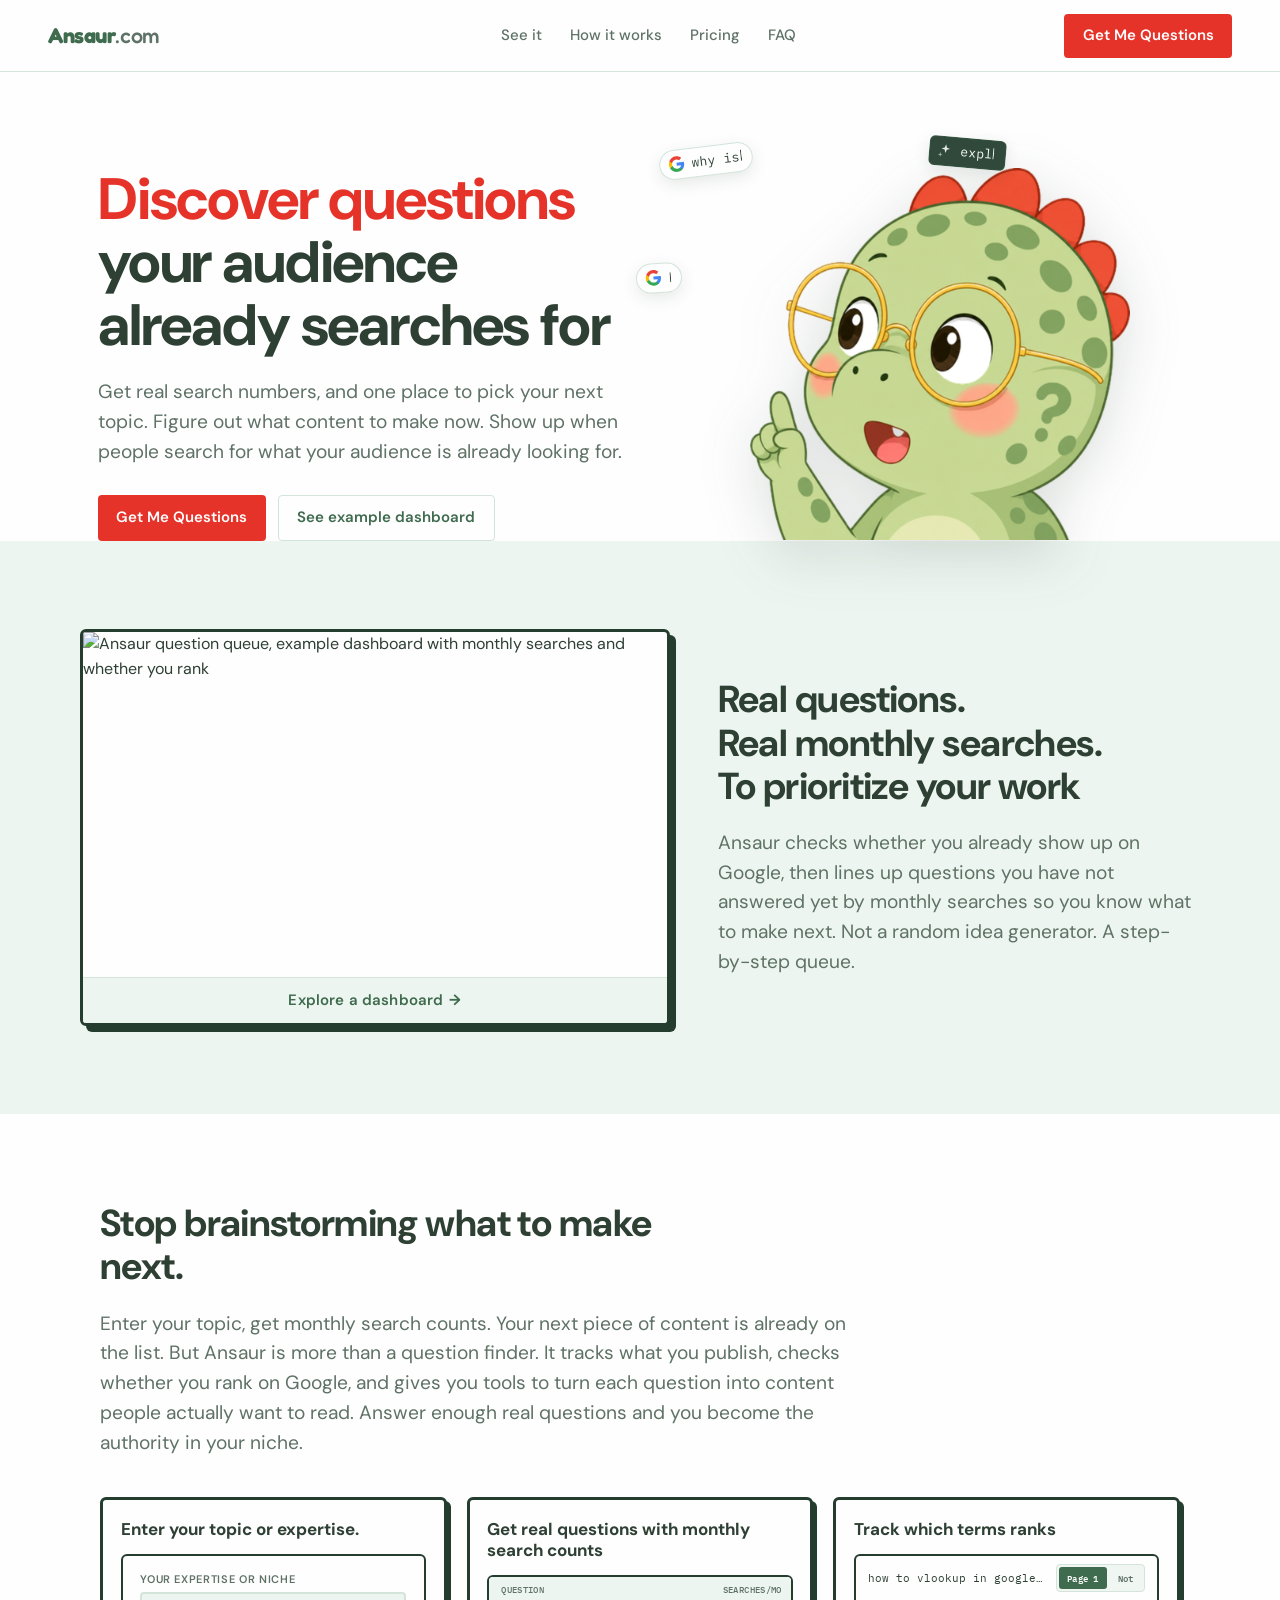
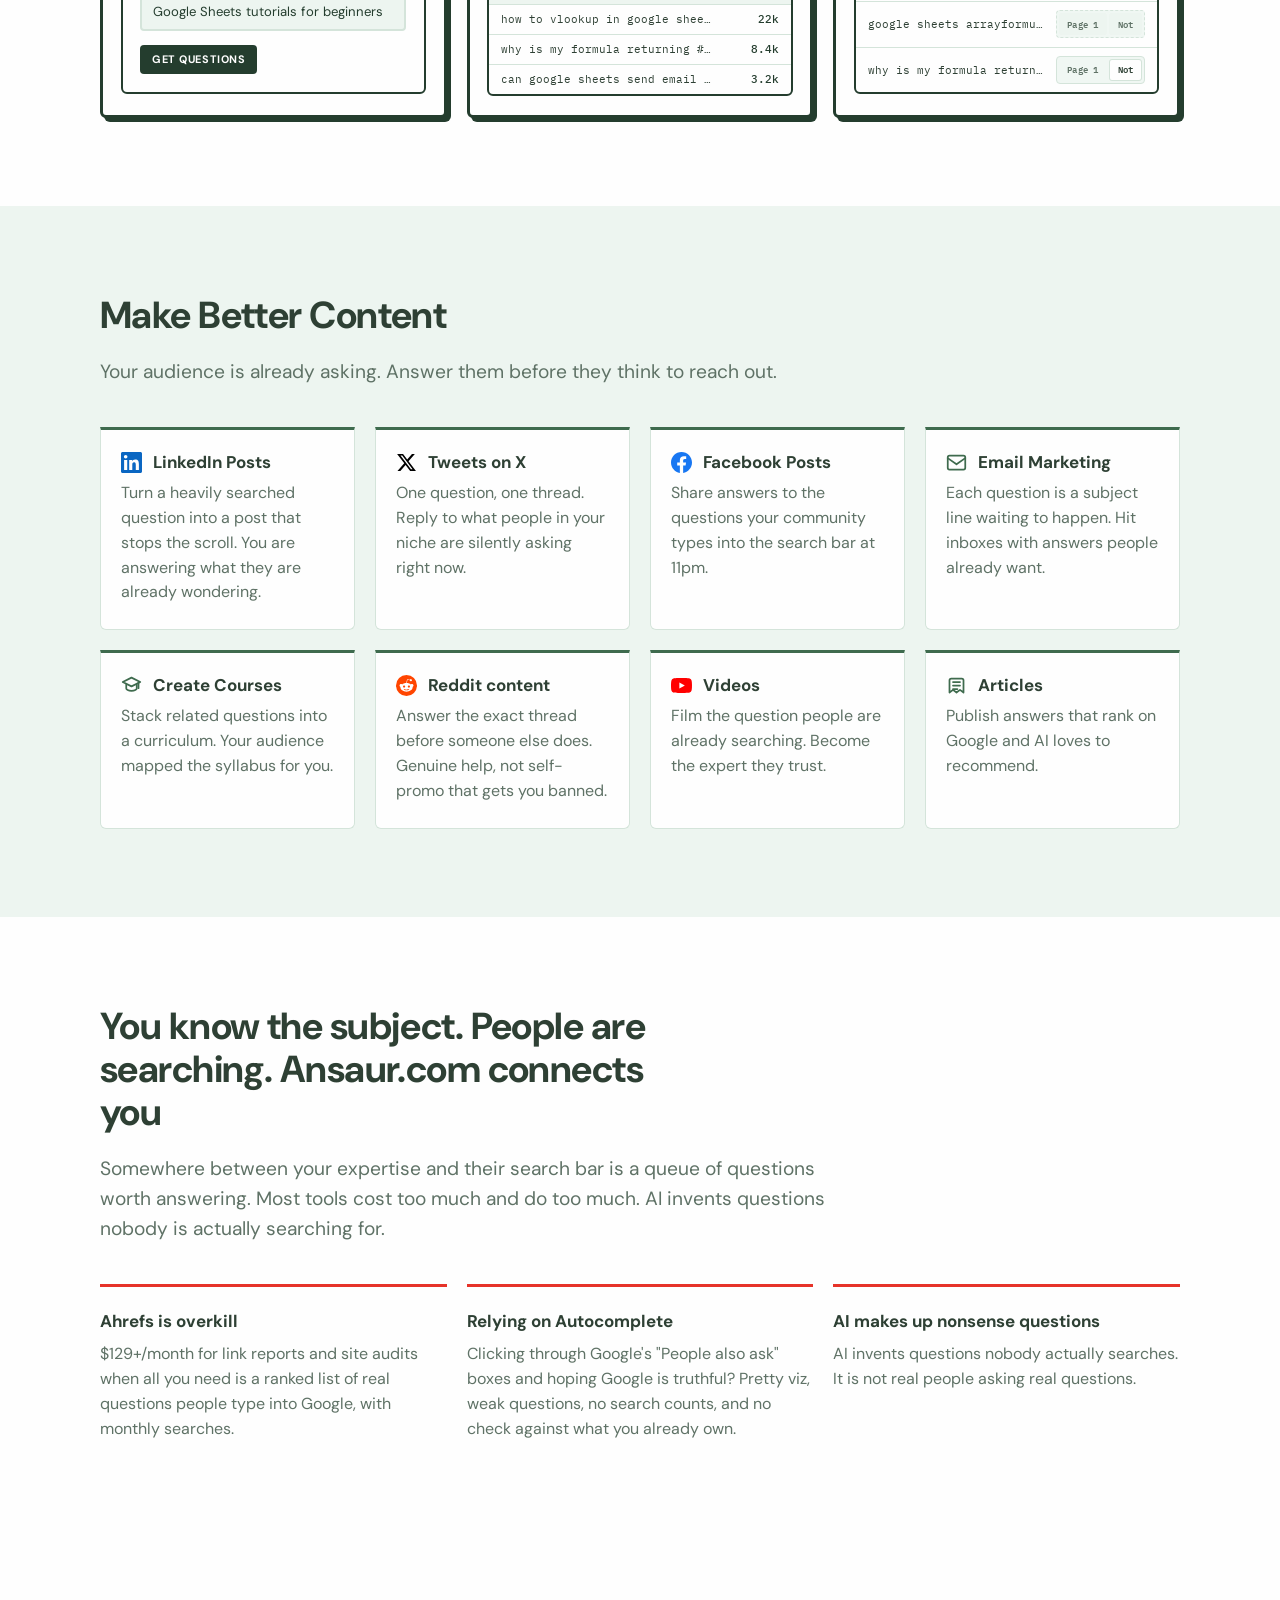
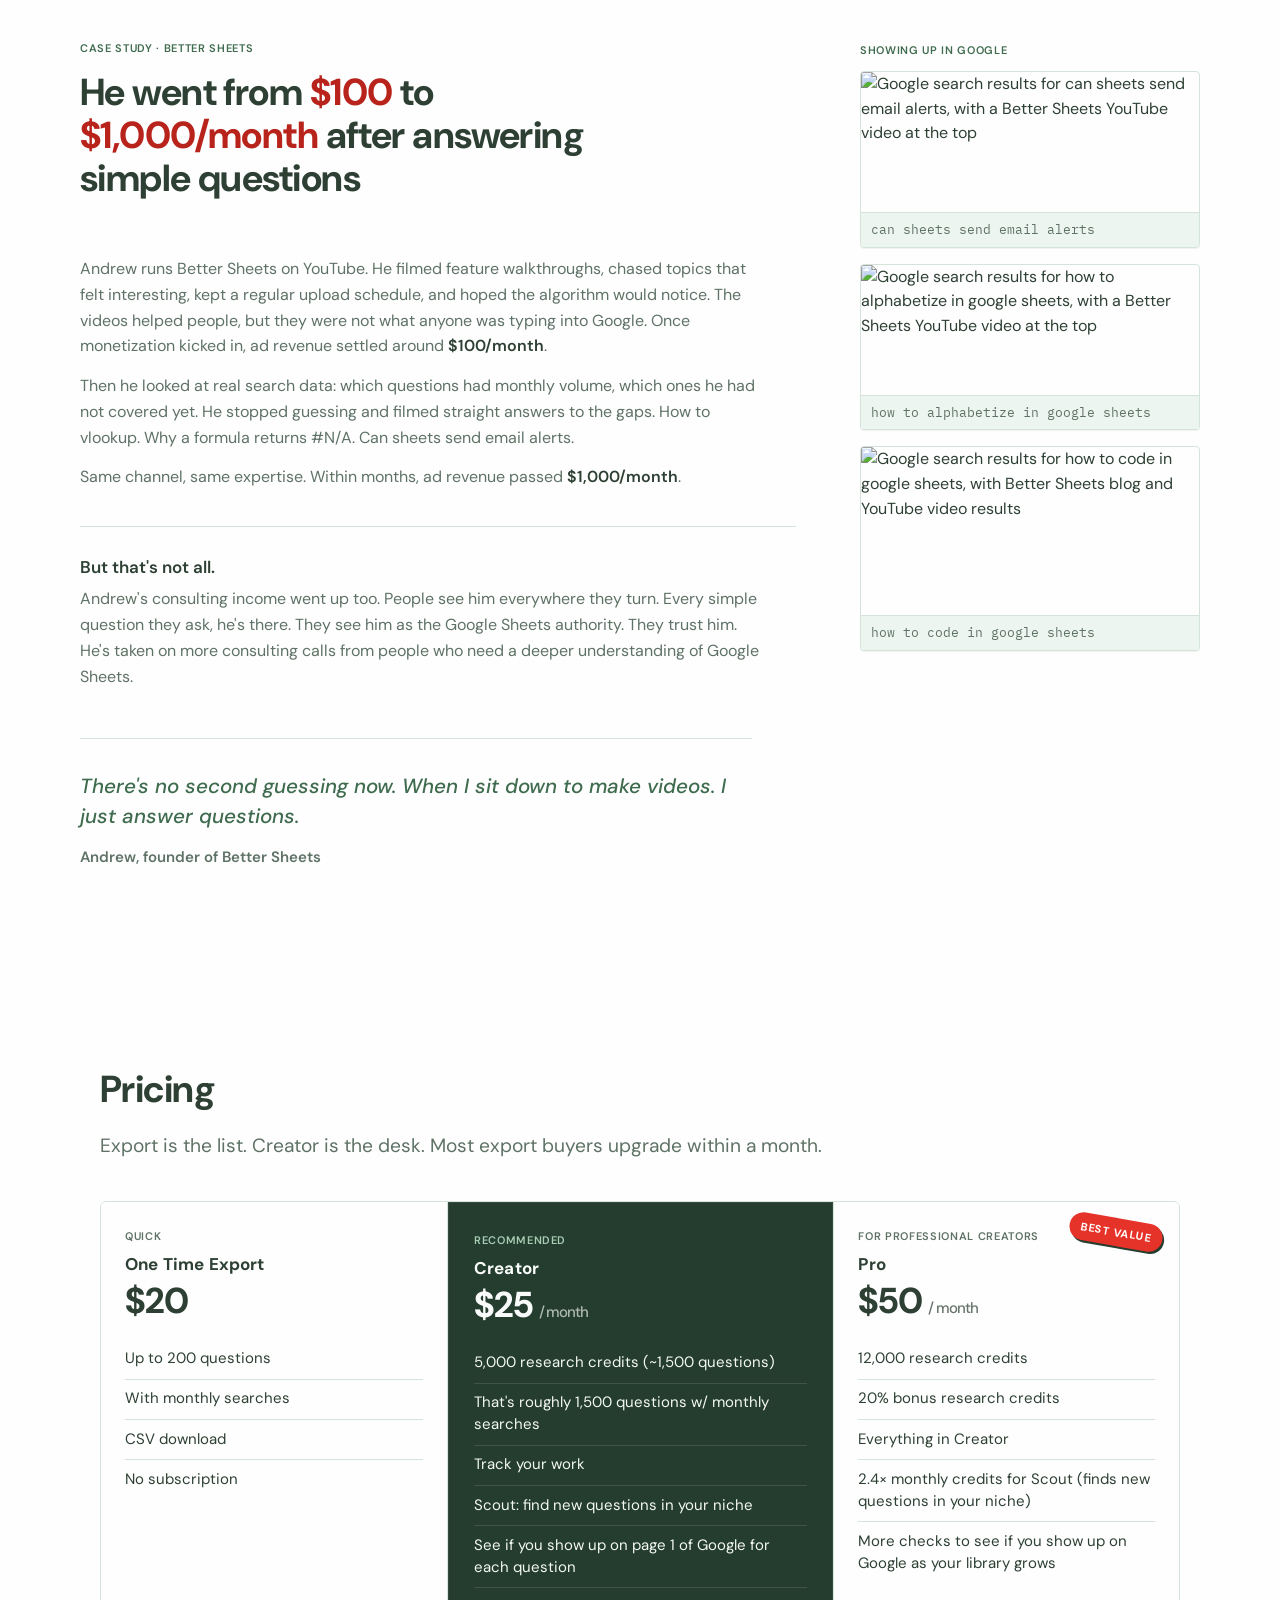
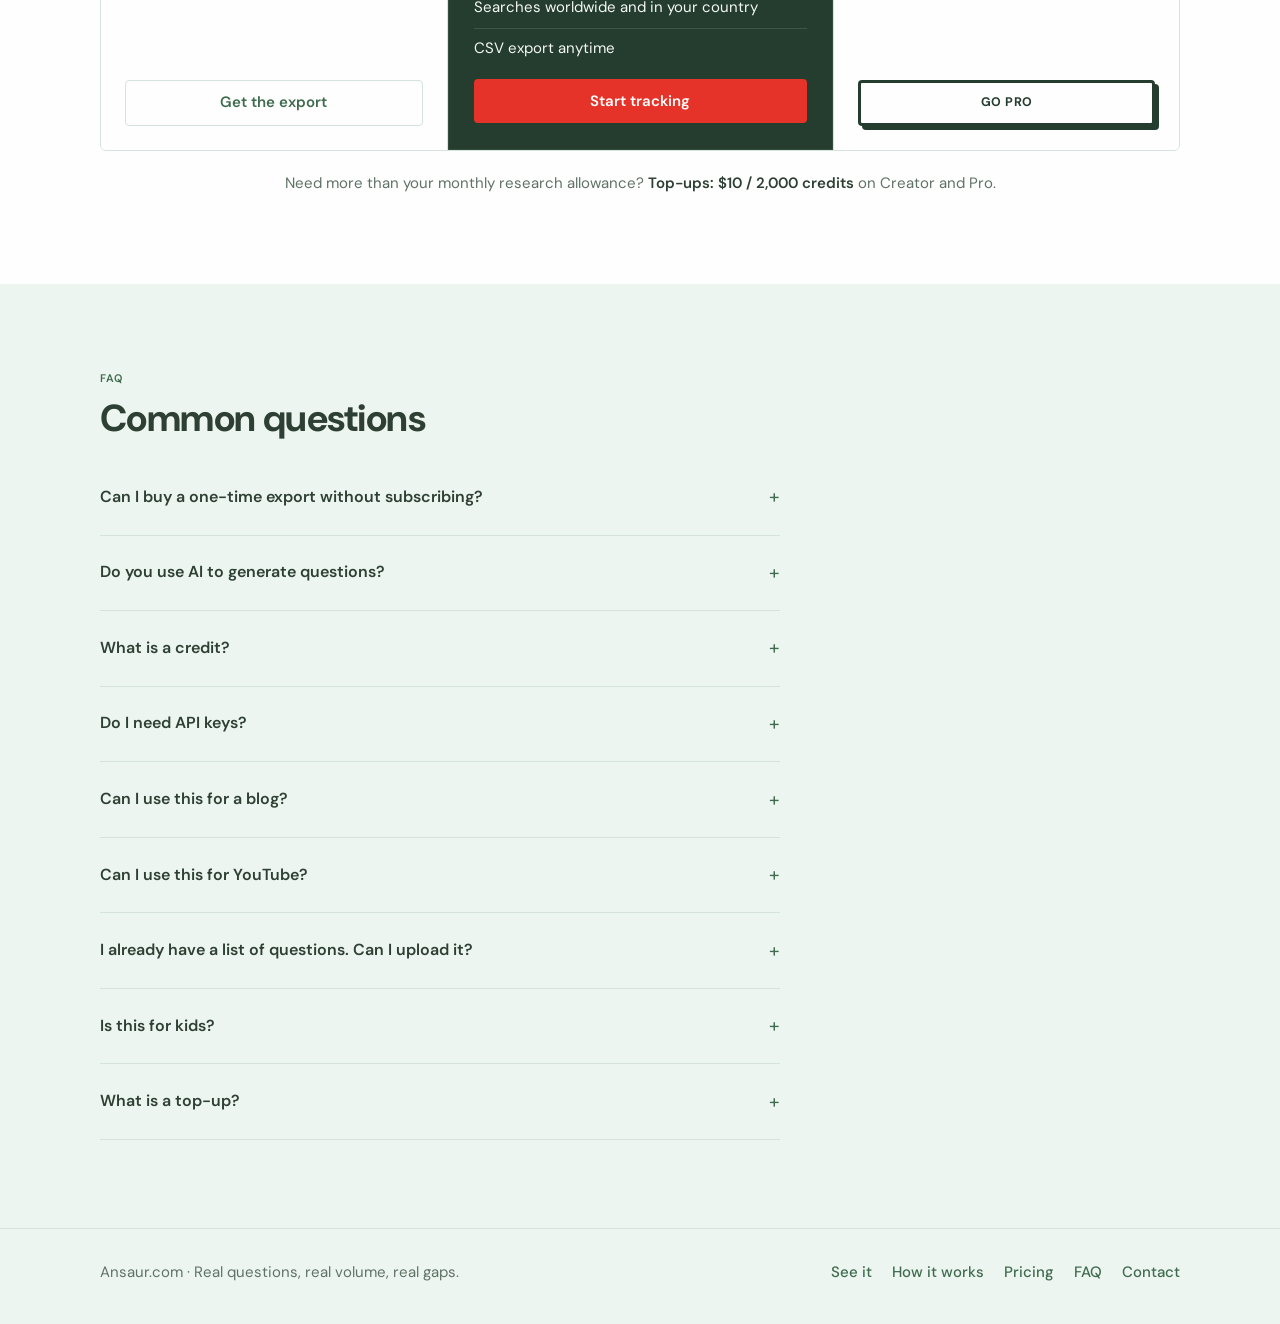
==== commit 255e1184: "Enhance dashboard styles and layout in CSS and HTML files to improve UI consistency, responsiveness," ====
--- a/index.html
+++ b/index.html
@@ -377,6 +377,18 @@
       outline-offset: 1px;
     }
 
+    .buy-modal-form input[type="email"].is-invalid {
+      border-color: var(--scale-red);
+    }
+
+    .buy-modal-form.is-submitting .btn {
+      opacity: .85;
+    }
+
+    .buy-modal-form input[readonly] {
+      background: var(--sage-soft);
+    }
+
     .buy-modal-status {
       margin-top: .75rem;
       font-size: var(--text-body-sm);
@@ -668,45 +680,181 @@
       line-height: 1.55;
     }
 
-    /* ── Story ── */
-    .story {
-      max-width: 42rem;
-    }
-
-    .story blockquote {
-      font-size: clamp(1.15rem, 2.5vw, 1.45rem);
+    /* ── Case study ── */
+    .story-case {
+      padding-block: clamp(4rem, 10vw, 7rem);
+    }
+
+    .story-case-grid {
+      display: grid;
+      gap: clamp(1.25rem, 2.5vw, 1.75rem);
+      max-width: 1120px;
+    }
+
+    .story-case-label {
+      margin-bottom: 0;
+    }
+
+    .story-case-title {
+      font-size: var(--text-title-lg);
+      font-weight: 700;
+      line-height: 1.15;
+      letter-spacing: -.015em;
+      max-width: 20ch;
+      margin: 0;
+    }
+
+    .story-case-title strong {
+      color: var(--scale-red-deep);
+      font-weight: 700;
+    }
+
+    .story-narrative {
+      display: grid;
+      gap: 0;
+    }
+
+    .story-narrative-body {
+      display: grid;
+      gap: 0.85rem;
+    }
+
+    .story-narrative-body p,
+    .story-narrative-after p {
+      font-size: var(--text-body);
+      color: var(--text-muted);
+      line-height: 1.62;
+      max-width: 62ch;
+      margin: 0;
+    }
+
+    .story-narrative-after {
+      margin-top: clamp(1.75rem, 3.5vw, 2.25rem);
+      padding-top: clamp(1.5rem, 3vw, 1.85rem);
+      border-top: 1px solid var(--sage-muted);
+    }
+
+    .story-narrative-after strong {
+      display: block;
+      margin-bottom: 0.5rem;
+      font-size: var(--text-title);
+      font-weight: 700;
+      color: var(--moss);
+      line-height: 1.25;
+    }
+
+    .story-narrative strong {
+      color: var(--text);
+      font-weight: 600;
+    }
+
+    .story-case-quote {
+      font-size: clamp(1.05rem, 2vw, 1.28rem);
       font-weight: 500;
       font-style: italic;
-      line-height: 1.45;
+      line-height: 1.5;
       color: var(--moss);
       border: none;
-      padding: 0;
-      margin: 1.5rem 0 0;
-    }
-
-    .story cite {
+      padding: clamp(1.5rem, 3vw, 2rem) 0 0;
+      margin: clamp(1.5rem, 3vw, 2rem) 0 0;
+      border-top: 1px solid var(--sage-muted);
+      max-width: 48ch;
+    }
+
+    .story-case-quote cite {
       display: block;
-      margin-top: .75rem;
+      margin-top: 0.85rem;
       font-size: var(--text-body-sm);
       font-style: normal;
       font-weight: 600;
       color: var(--text-muted);
     }
 
-    .stat-callout {
-      background: var(--scale-red-soft);
-      border-radius: var(--r-md);
-      padding: 1.5rem 1.75rem;
-      margin-top: 1rem;
-    }
-
-    .stat-callout p {
-      font-size: var(--text-body);
-      color: var(--text);
-      line-height: 1.55;
-    }
-
-    .stat-callout strong { color: var(--scale-red-deep); }
+    .story-case-proof {
+      display: grid;
+      gap: 0.75rem;
+      align-content: start;
+    }
+
+    .story-search-label {
+      display: block;
+      font-size: var(--text-label);
+      font-weight: 600;
+      letter-spacing: 0.06em;
+      text-transform: uppercase;
+      color: var(--moss);
+    }
+
+    .story-serp-shots {
+      display: grid;
+      gap: clamp(0.75rem, 2vw, 1rem);
+    }
+
+    .story-serp-shot {
+      border-radius: var(--r-sm);
+      overflow: hidden;
+      border: 1px solid var(--sage-muted);
+      background: var(--white);
+      margin: 0;
+      box-shadow: 0 1px 0 color-mix(in oklch, var(--moss-deep) 6%, transparent);
+    }
+
+    .story-serp-shot img {
+      width: 100%;
+      height: auto;
+      display: block;
+    }
+
+    .story-serp-query {
+      display: block;
+      font-family: var(--mono);
+      font-size: var(--text-mono-data);
+      padding: 0.5rem 0.65rem;
+      background: var(--sage-soft);
+      border-top: 1px solid var(--sage-muted);
+      color: var(--text-muted);
+      line-height: 1.35;
+    }
+
+    @media (min-width: 900px) {
+      .story-case-grid {
+        grid-template-columns: minmax(0, 1fr) minmax(260px, 340px);
+        grid-template-areas:
+          "label serps"
+          "title serps"
+          "story serps"
+          "quote serps";
+        column-gap: clamp(2.5rem, 5vw, 4.5rem);
+        row-gap: clamp(0.65rem, 1.5vw, 1rem);
+        align-items: start;
+      }
+
+      .story-case-label { grid-area: label; }
+      .story-case-title { grid-area: title; max-width: 18ch; }
+      .story-case-narrative { grid-area: story; margin-top: clamp(0.75rem, 1.5vw, 1.25rem); }
+      .story-case-quote { grid-area: quote; }
+      .story-case-proof {
+        grid-area: serps;
+        position: sticky;
+        top: 5.5rem;
+      }
+
+      .story-case-title {
+        padding-right: 0;
+      }
+    }
+
+    @media (max-width: 899px) {
+      .story-case-title {
+        max-width: none;
+      }
+
+      .story-case-proof {
+        margin-top: clamp(1.25rem, 3vw, 2rem);
+        padding-top: clamp(1.25rem, 3vw, 1.75rem);
+        border-top: 1px solid var(--sage-muted);
+      }
+    }
 
     /* ── Pricing ── */
     .pricing-grid {
@@ -1777,23 +1925,62 @@
       </div>
     </section>
 
-    <section class="section section-sage" id="story" aria-labelledby="story-title">
-      <div class="section-inner story">
-        <div>
-          <p class="section-label">Case study</p>
-          <h2 id="story-title">Better Sheets went from random tutorials to searchable answers</h2>
-          <p class="section-lead section-lead--tight">
-            Andrew started with feature demos. After monetization, growth stalled around <strong>$100/month</strong>.
-            The shift: answer the exact questions people type into Google.
-          </p>
-          <div class="stat-callout">
-            <p>Within months, ad revenue climbed from <strong>$100 to over $1,000/month</strong>. Same channel. Same expertise. Different topics, built on real search numbers.</p>
+    <section class="section story-case" id="story" aria-labelledby="story-title">
+      <div class="section-inner story-case-grid">
+        <p class="section-label story-case-label">Case study · Better Sheets</p>
+        <h2 class="story-case-title" id="story-title">He went from <strong>$100</strong> to <strong>$1,000/month</strong> after answering simple questions</h2>
+        <div class="story-case-narrative story-narrative">
+          <div class="story-narrative-body">
+            <p>Andrew runs Better Sheets on YouTube. He filmed feature walkthroughs, chased topics that felt interesting, kept a regular upload schedule, and hoped the algorithm would notice. The videos helped people, but they were not what anyone was typing into Google. Once monetization kicked in, ad revenue settled around <strong>$100/month</strong>.</p>
+            <p>Then he looked at real search data: which questions had monthly volume, which ones he had not covered yet. He stopped guessing and filmed straight answers to the gaps. How to vlookup. Why a formula returns #N/A. Can sheets send email alerts.</p>
+            <p>Same channel, same expertise. Within months, ad revenue passed <strong>$1,000/month</strong>.</p>
           </div>
-          <blockquote>
-            I didn't need more videos. I needed the right videos, for questions people actually search.
-            <cite>Andrew, Better Sheets</cite>
-          </blockquote>
+          <div class="story-narrative-after">
+            <p><strong>But that's not all.</strong> Andrew's consulting income went up too. People see him everywhere they turn. Every simple question they ask, he's there. They see him as the Google Sheets authority. They trust him. He's taken on more consulting calls from people who need a deeper understanding of Google Sheets.</p>
+          </div>
         </div>
+        <aside class="story-case-proof" aria-label="Better Sheets Google results">
+          <span class="story-search-label">Showing up in Google</span>
+          <div class="story-serp-shots">
+            <figure class="story-serp-shot">
+              <img
+                src="/assets/better-sheets-google-email-alerts.png"
+                alt="Google search results for can sheets send email alerts, with a Better Sheets YouTube video at the top"
+                width="1024"
+                height="425"
+                loading="lazy"
+                decoding="async"
+              />
+              <figcaption class="story-serp-query">can sheets send email alerts</figcaption>
+            </figure>
+            <figure class="story-serp-shot">
+              <img
+                src="/assets/better-sheets-google-alphabetize.png"
+                alt="Google search results for how to alphabetize in google sheets, with a Better Sheets YouTube video at the top"
+                width="1024"
+                height="394"
+                loading="lazy"
+                decoding="async"
+              />
+              <figcaption class="story-serp-query">how to alphabetize in google sheets</figcaption>
+            </figure>
+            <figure class="story-serp-shot">
+              <img
+                src="/assets/better-sheets-google-code-in-sheets.png"
+                alt="Google search results for how to code in google sheets, with Better Sheets blog and YouTube video results"
+                width="1024"
+                height="509"
+                loading="lazy"
+                decoding="async"
+              />
+              <figcaption class="story-serp-query">how to code in google sheets</figcaption>
+            </figure>
+          </div>
+        </aside>
+        <blockquote class="story-case-quote">
+          There's no second guessing now. When I sit down to make videos. I just answer questions.
+          <cite>Andrew, founder of Better Sheets</cite>
+        </blockquote>
       </div>
     </section>
 
@@ -1865,27 +2052,35 @@
           </details>
           <details class="faq-item">
             <summary>Do you use AI to generate questions?</summary>
-            <p>No. Every question comes from what people actually type into Google, with real monthly search counts. It will never invent opportunities.</p>
+            <p>No. Every question comes from what people actually type into Google, with real monthly search counts. It never invents opportunities. We do use AI to help shape the search, and help you make better content (see Optimize Lab)</p>
           </details>
           <details class="faq-item">
             <summary>What is a credit?</summary>
-            <p>Credits are your monthly research allowance in Ansaur. You spend them on actions like seeing if you show up on Google, finding new questions with Scout, and filling in monthly search counts. You will see the cost before you run something.</p>
+            <p>Credits are your monthly research allowance in Ansaur.com and you spend them on actions like seeing if you show up on Google, finding new questions with Scout, and filling in monthly search counts. You will see the cost before you run something.</p>
           </details>
           <details class="faq-item">
-            <summary>Do I need API keys or YouTube login?</summary>
+            <summary>Do I need API keys?</summary>
             <p>No. No login to your Google account required. Give us your niche topic and URLs. No API keys or YouTube login needed.</p>
           </details>
           <details class="faq-item">
-            <summary>Can I use this for a blog, not YouTube?</summary>
-            <p>Yes. Point it at your domain instead of a channel. Track published articles the same way you track videos.</p>
+            <summary>Can I use this for a blog?</summary>
+            <p>Yes. Point it at your domain's blog. Track published articles. With future connections we can help you rank better.</p>
+          </details>
+          <details class="faq-item">
+            <summary>Can I use this for YouTube?</summary>
+            <p>Yes. Point it at your channel. Answer questions in video format. Track published videos ranking on Google Search. Views and audience will show up as "External" source in your channel's analytics.</p>
           </details>
           <details class="faq-item">
             <summary>I already have a list of questions. Can I upload it?</summary>
             <p>Yes. Upload your CSV and get monthly searches plus whether you already rank for each. No need to re-hunt phrases you already found.</p>
           </details>
           <details class="faq-item">
-            <summary>is this for kids?</summary>
-            <p>It's for adults. It's for experts who want to share their expertise and experience. Yes it's a cute dinosaur mascot. My 5-year-old son is super curious and keeps asking soooo many questions. And I just thought he would make the perfect mascot for this question finder. It just makes me smile every time I work on this software, to see him here.</p>
+            <summary>Is this for kids?</summary>
+            <p>It's for adults. It's for experts who want to share their expertise and experience. Yes it's a cute dinosaur mascot. My 5-year-old son is super curious and keeps asking soooooo many questions. And I just thought he would make the perfect mascot for this question finder. It makes me smile every time I work on this software, to see him here.</p>
+          </details>
+          <details class="faq-item">
+            <summary>What is a top-up?</summary>
+            <p>Sometimes you're deep in research and want to keep going even if you hit your monthly credits. A top up adds a temporary amount of credits to your account so you can keep going.</p>
           </details>
         </div>
       </div>
@@ -2105,6 +2300,11 @@
 
   var activePlan = "";
   var lastFocus = null;
+  var isSubmitting = false;
+
+  function isValidEmail(value) {
+    return /^[^\s@]+@[^\s@]+\.[^\s@]+$/.test(value);
+  }
 
   function showStatus(message, type) {
     status.textContent = message;
@@ -2121,9 +2321,13 @@
   function openModal(plan) {
     activePlan = plan || "";
     lastFocus = document.activeElement;
+    isSubmitting = false;
     clearStatus();
     form.hidden = false;
+    form.classList.remove("is-submitting");
     submitBtn.disabled = false;
+    emailInput.readOnly = false;
+    emailInput.classList.remove("is-invalid");
     modal.hidden = false;
     document.body.style.overflow = "hidden";
     emailInput.focus();
@@ -2133,16 +2337,42 @@
     modal.hidden = true;
     document.body.style.overflow = "";
     activePlan = "";
+    isSubmitting = false;
     clearStatus();
     form.hidden = false;
+    form.classList.remove("is-submitting");
     submitBtn.disabled = false;
+    emailInput.readOnly = false;
+    emailInput.value = "";
+    emailInput.classList.remove("is-invalid");
     if (lastFocus && typeof lastFocus.focus === "function") lastFocus.focus();
   }
 
   function submitEmail(email, plan) {
     var url = FORM_ENDPOINT + "?email=" + encodeURIComponent(email);
     if (plan) url += "&plan=" + encodeURIComponent(plan);
-    return fetch(url, { method: "GET", mode: "no-cors" });
+    fetch(url, { method: "GET", mode: "no-cors", keepalive: true }).catch(function () { /* fire and forget */ });
+  }
+
+  function submitForm() {
+    if (isSubmitting) return;
+
+    var email = emailInput.value.trim();
+    if (!isValidEmail(email)) {
+      emailInput.classList.add("is-invalid");
+      emailInput.focus();
+      return;
+    }
+
+    isSubmitting = true;
+    emailInput.classList.remove("is-invalid");
+    submitBtn.disabled = true;
+    emailInput.readOnly = true;
+    form.classList.add("is-submitting");
+    submitEmail(email, activePlan);
+    form.hidden = true;
+    showStatus("Thanks. We will follow up at " + email + ".", "success");
+    window.setTimeout(closeModal, 700);
   }
 
   buyLinks.forEach(function (link) {
@@ -2161,35 +2391,13 @@
     if (event.key === "Escape") closeModal();
   });
 
-  emailInput.addEventListener("keydown", function (event) {
-    if (event.key !== "Enter") return;
-    event.preventDefault();
-    if (typeof form.requestSubmit === "function") {
-      form.requestSubmit();
-    } else {
-      form.dispatchEvent(new Event("submit", { cancelable: true, bubbles: true }));
-    }
+  emailInput.addEventListener("input", function () {
+    emailInput.classList.remove("is-invalid");
   });
 
   form.addEventListener("submit", function (event) {
     event.preventDefault();
-    var email = emailInput.value.trim();
-    if (!emailInput.checkValidity()) {
-      emailInput.reportValidity();
-      return;
-    }
-
-    submitBtn.disabled = true;
-    submitEmail(email, activePlan)
-      .then(function () {
-        form.hidden = true;
-        showStatus("Thanks. We will follow up at " + email + ".", "success");
-        window.setTimeout(closeModal, 1400);
-      })
-      .catch(function () {
-        showStatus("Something went wrong. Try again or email kamphey+ansaur@gmail.com.", "error");
-        submitBtn.disabled = false;
-      });
+    submitForm();
   });
 })();
 </script>
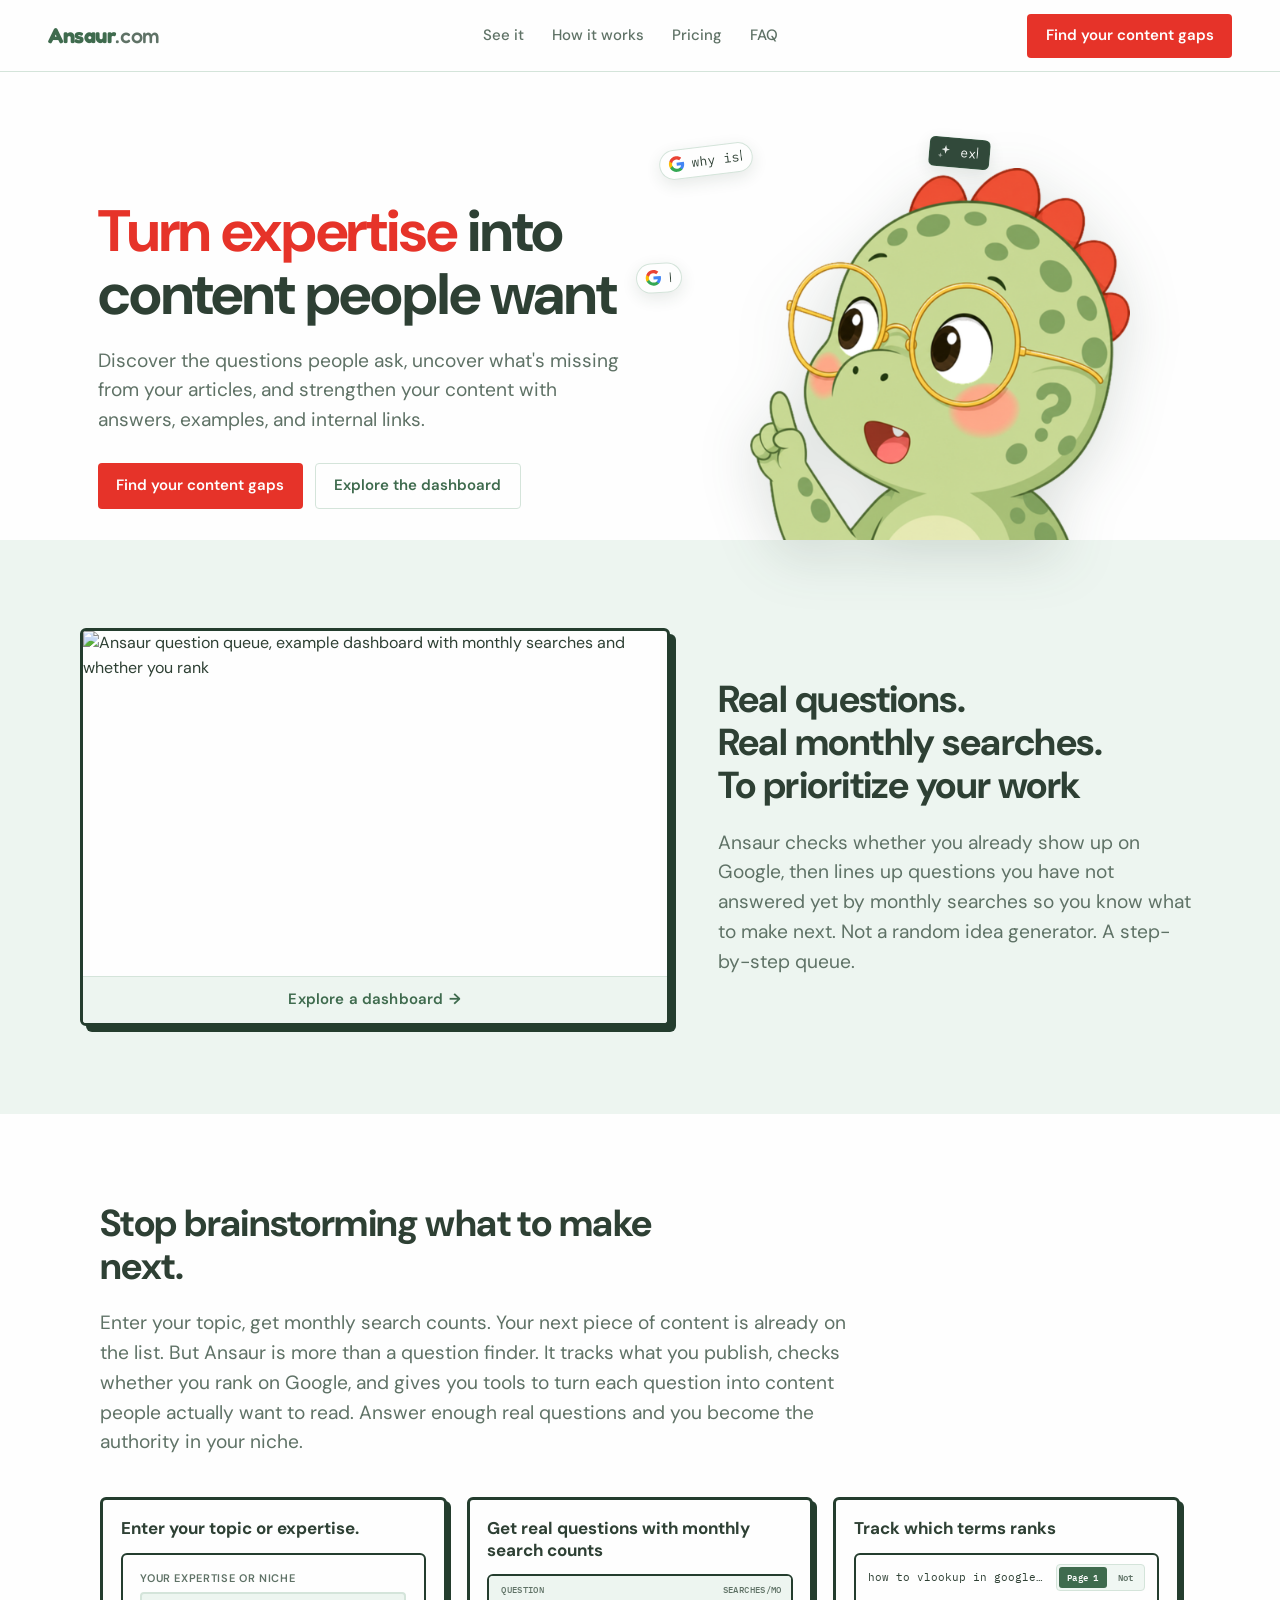
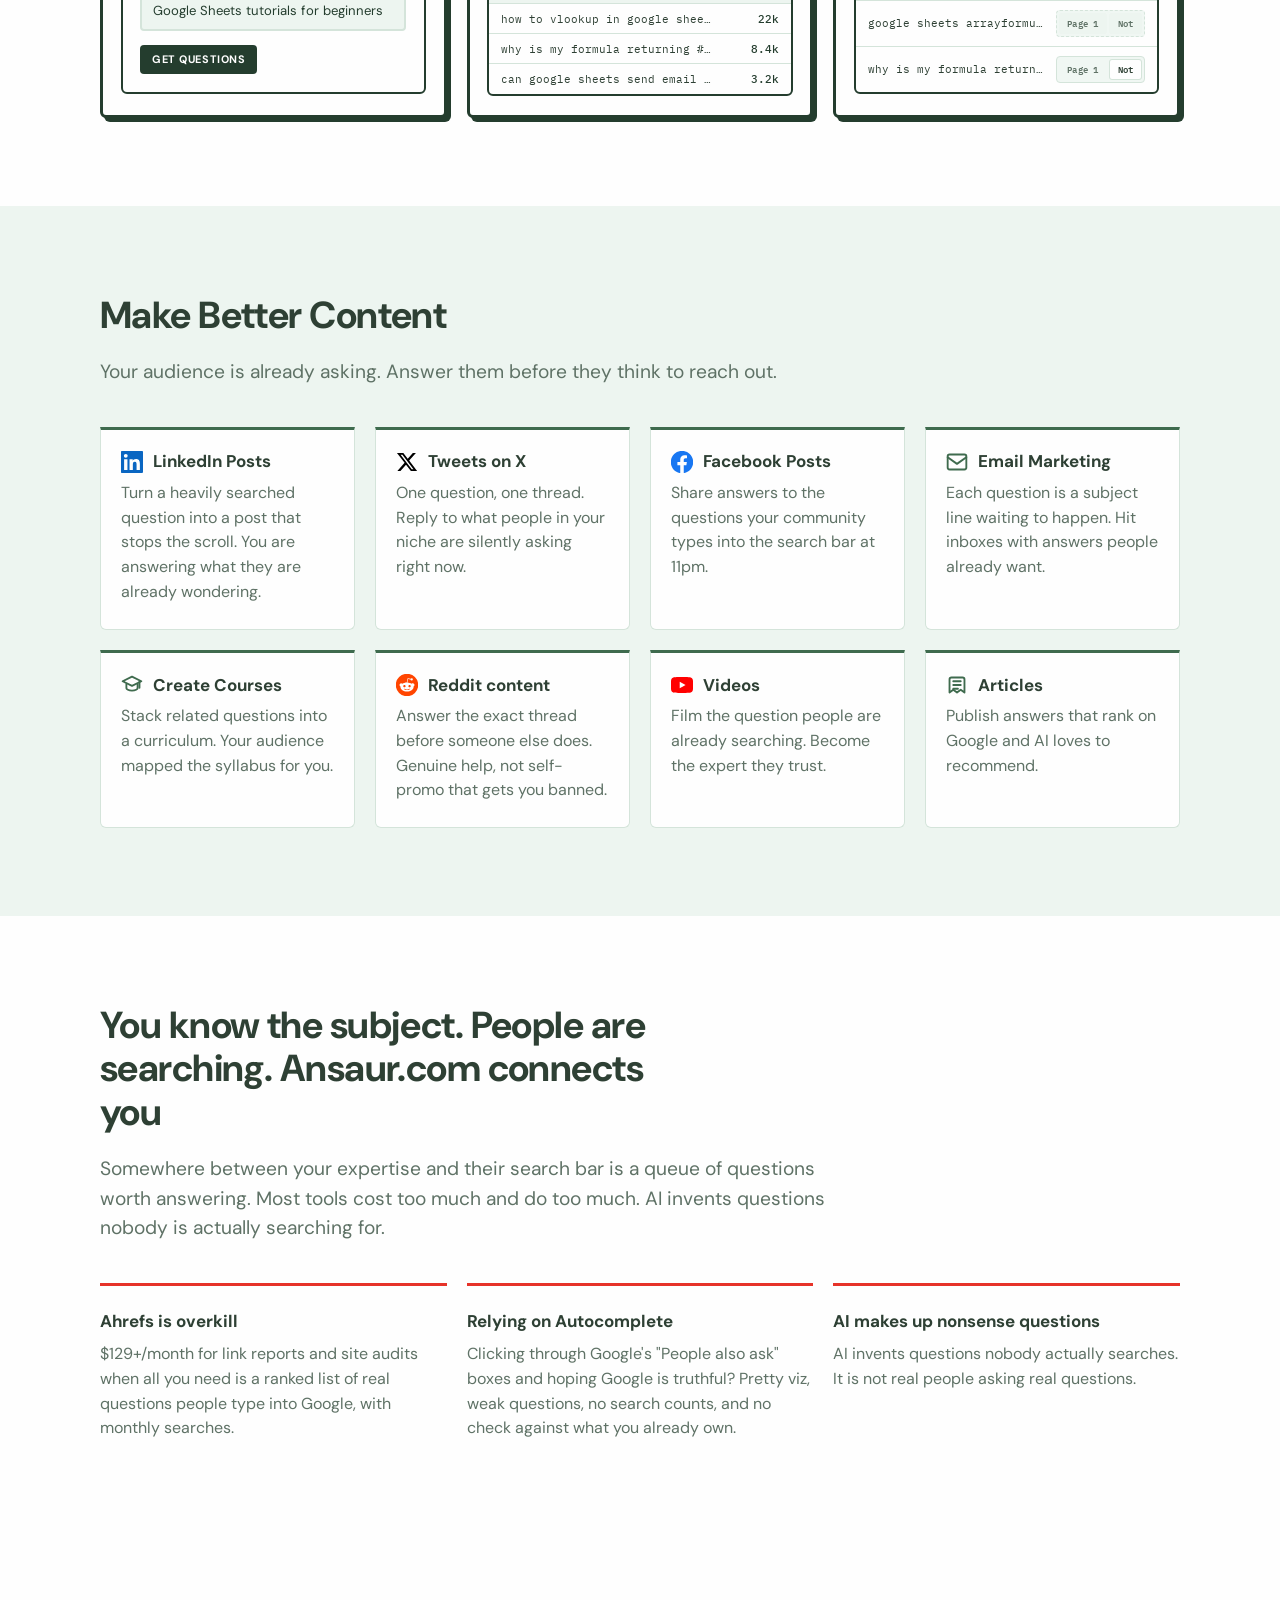
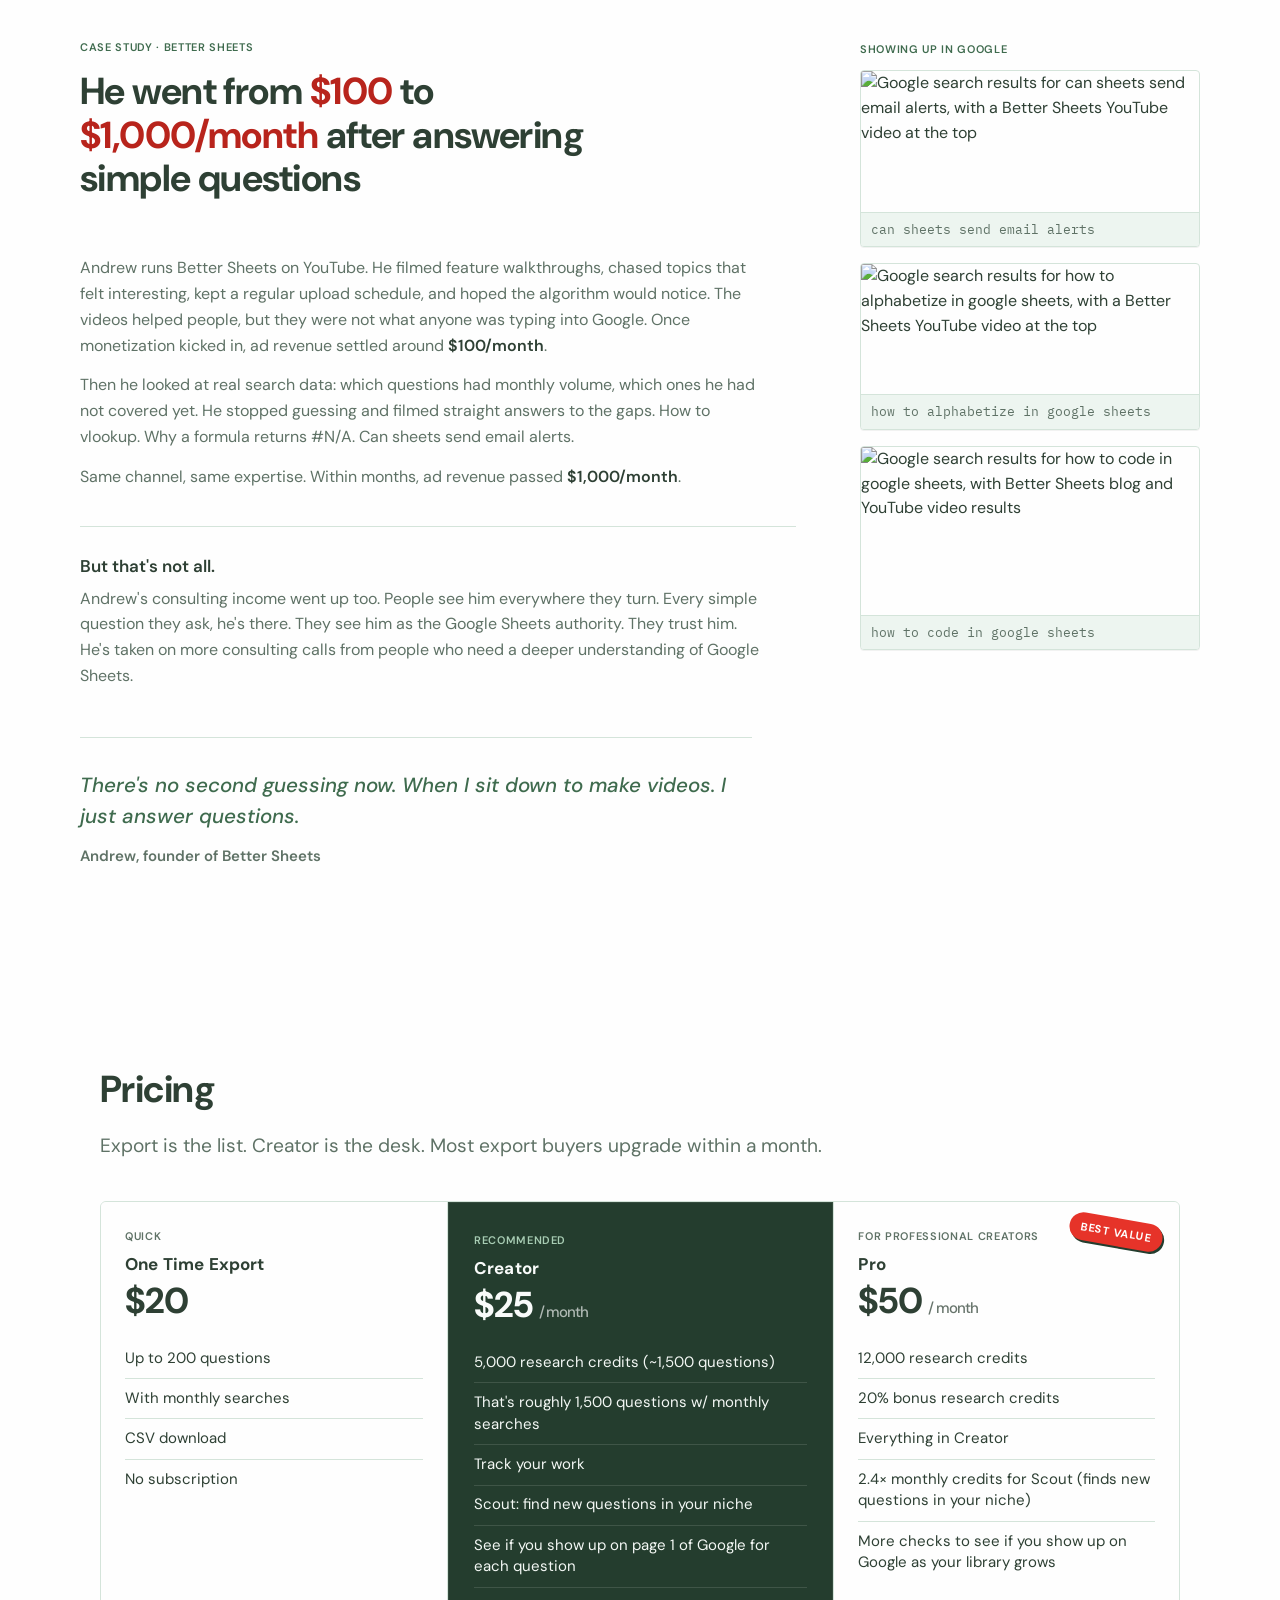
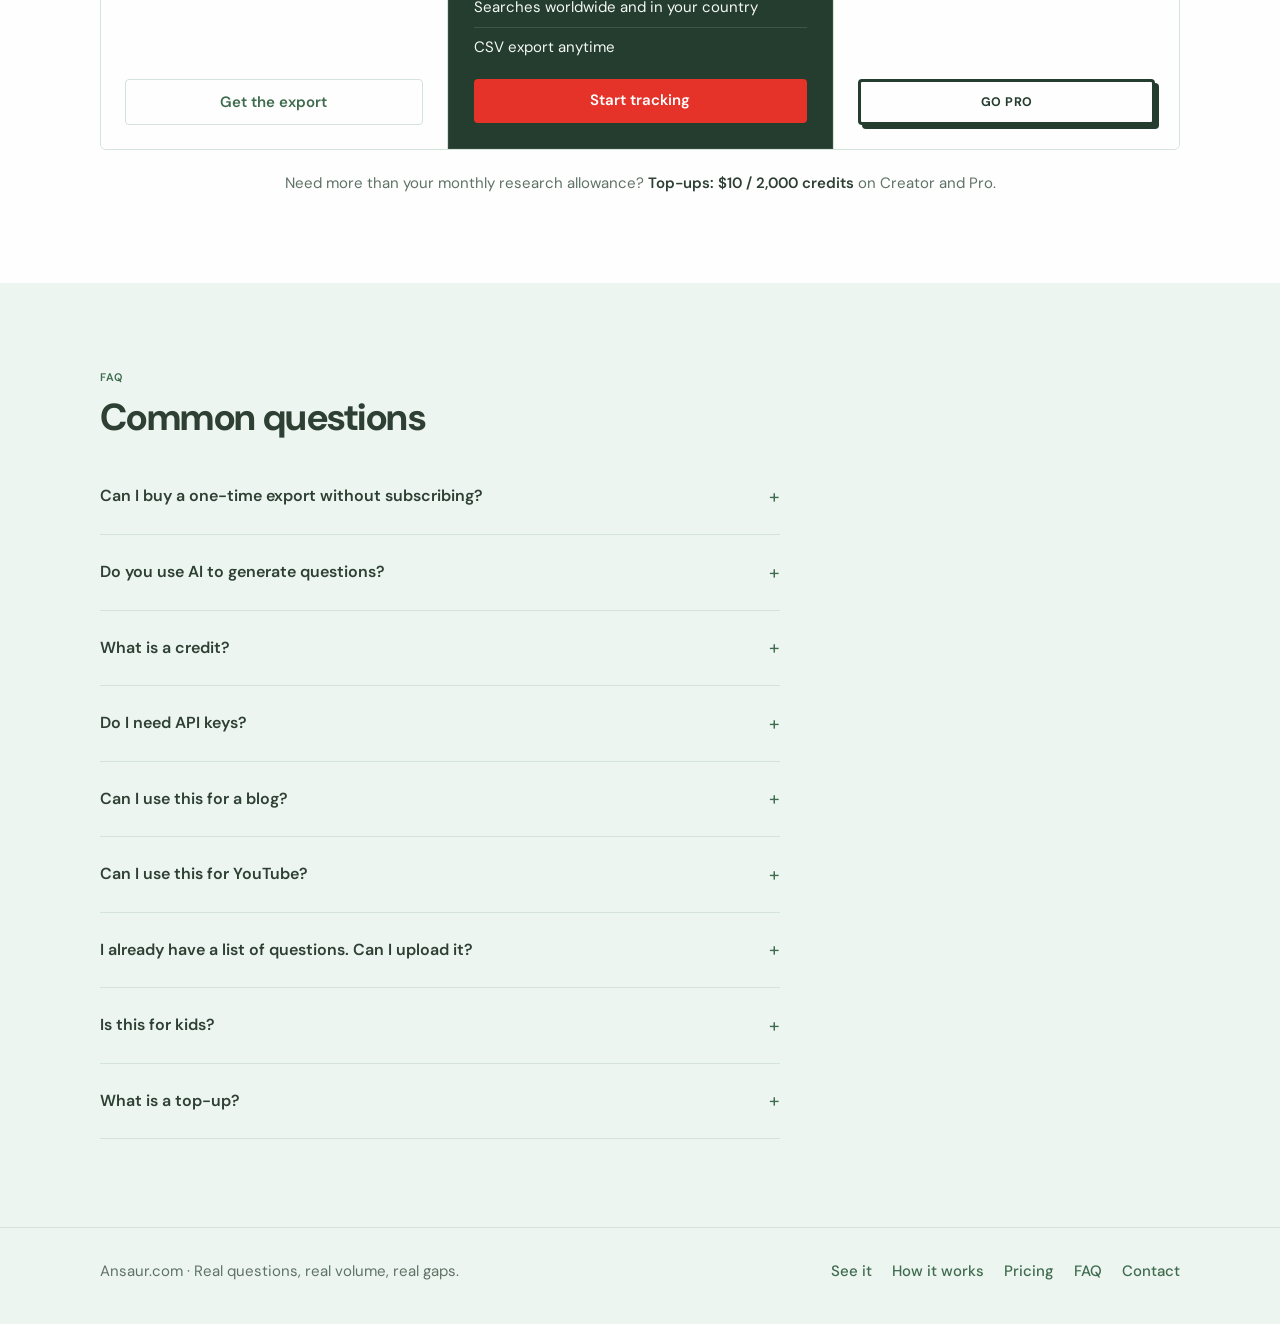
==== commit ac695c96: "Update index.html and dashboard styles to enhance content clarity and UI elements. Revise hero secti" ====
--- a/index.html
+++ b/index.html
@@ -416,7 +416,7 @@
     }
 
     @keyframes mascot-in {
-      from { opacity: 0; transform: translateY(12px) rotate(-2deg); }
+      from { opacity: 0; transform: translateY(12px); }
       to { opacity: 1; transform: none; }
     }
 
@@ -1683,19 +1683,19 @@
         <li><a href="#faq">FAQ</a></li>
       </ul>
     </nav>
-    <a class="btn btn-primary nav-cta" href="#pricing">Get Me Questions</a>
+    <a class="btn btn-primary nav-cta" href="#pricing">Find your content gaps</a>
   </header>
 
   <main id="main">
     <section class="hero" aria-labelledby="hero-title">
       <div class="hero-copy">
-        <h1 id="hero-title"><em>Discover questions</em> your audience already searches for</h1>
+        <h1 id="hero-title"><em>Turn expertise</em> into content people want</h1>
         <p class="hero-lead">
-          Get real search numbers, and one place to pick your next topic. Figure out what content to make now. Show up when people search for what your audience is already looking for.
+          Discover the questions people ask, uncover what's missing from your articles, and strengthen your content with answers, examples, and internal links.
         </p>
         <div class="hero-actions">
-          <a class="btn btn-primary hero-cta" href="#pricing">Get Me Questions</a>
-          <a class="btn btn-ghost" href="/example">See example dashboard</a>
+          <a class="btn btn-primary hero-cta" href="#pricing">Find your content gaps</a>
+          <a class="btn btn-ghost" href="/example">Explore the dashboard</a>
         </div>
       </div>
 
@@ -2052,7 +2052,7 @@
           </details>
           <details class="faq-item">
             <summary>Do you use AI to generate questions?</summary>
-            <p>No. Every question comes from what people actually type into Google, with real monthly search counts. It never invents opportunities. We do use AI to help shape the search, and help you make better content (see Optimize Lab)</p>
+            <p>No. Every question comes from what people actually type into Google, with real monthly search counts. Ansaur never invents opportunities. We do use AI in <strong>Optimize Lab</strong> to help you improve articles you have already written (TL;DR blocks, FAQs, internal links, and similar). Question research itself stays data-driven.</p>
           </details>
           <details class="faq-item">
             <summary>What is a credit?</summary>
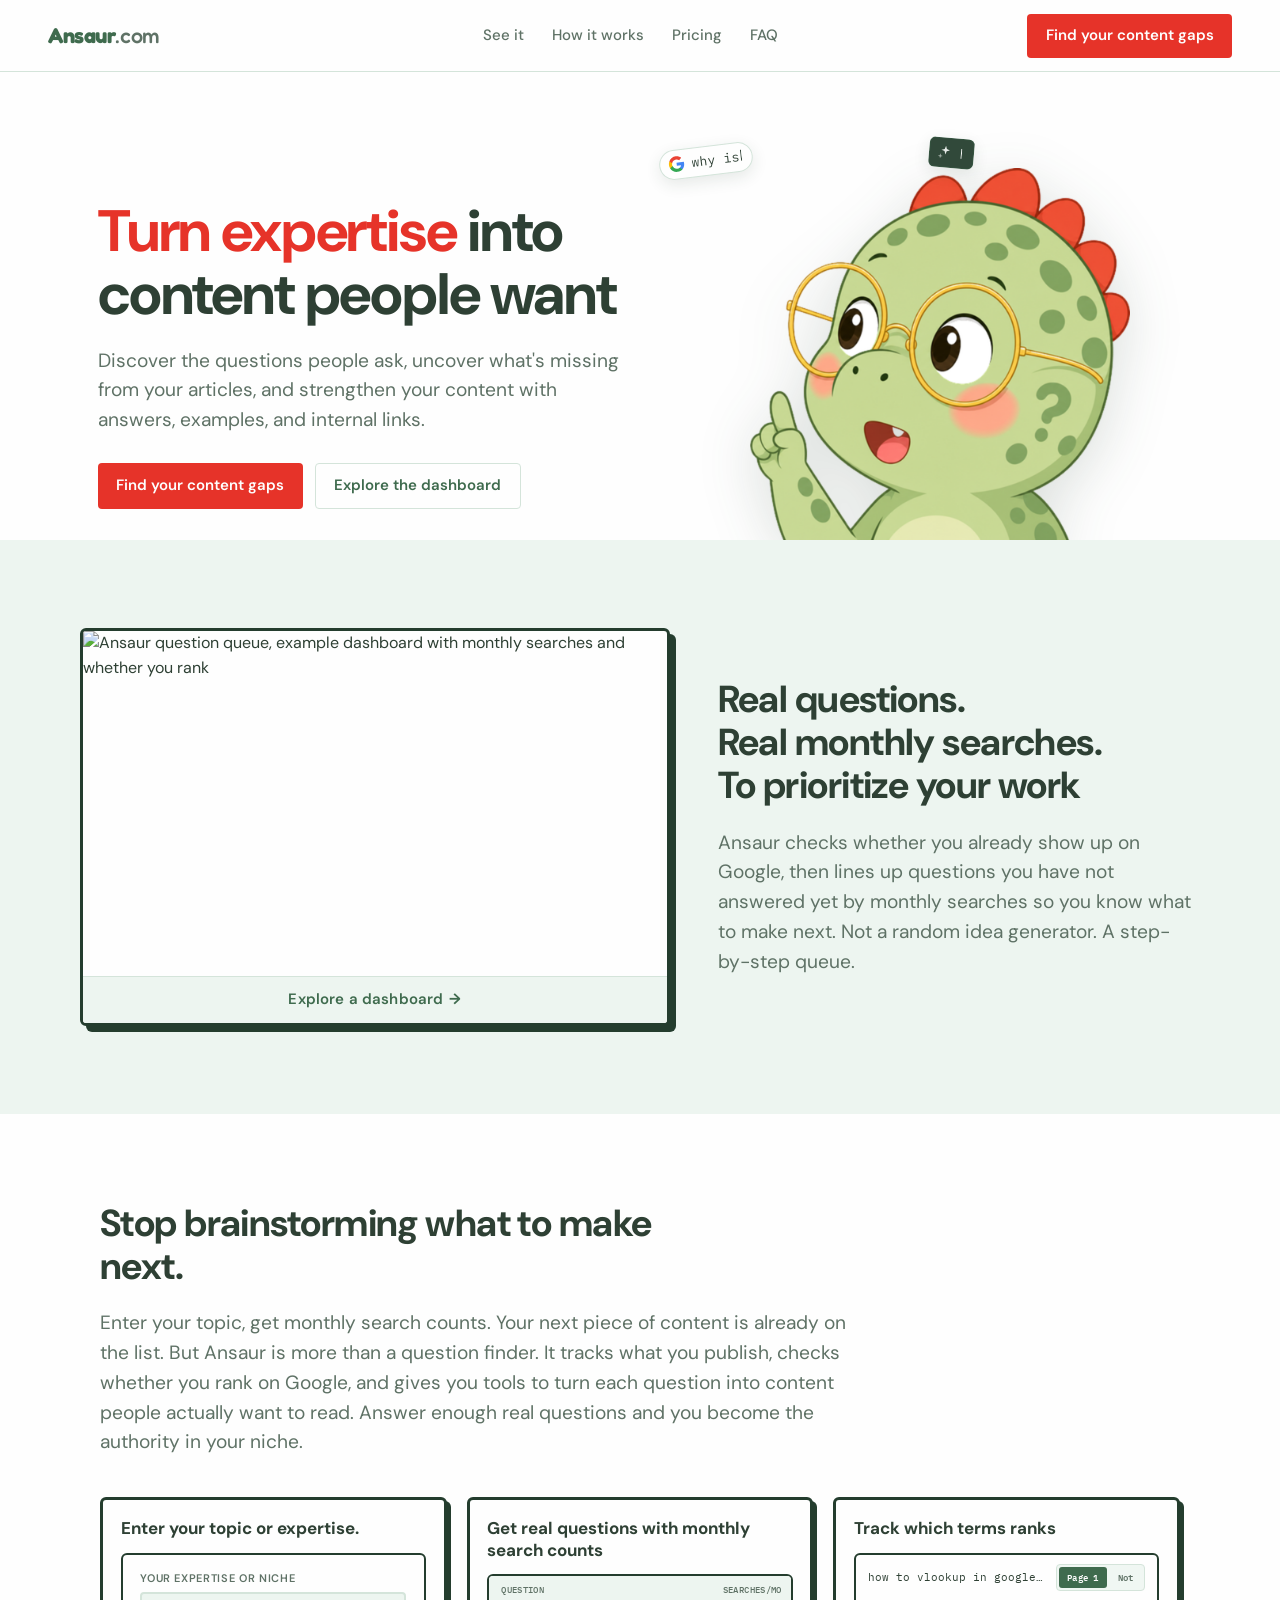
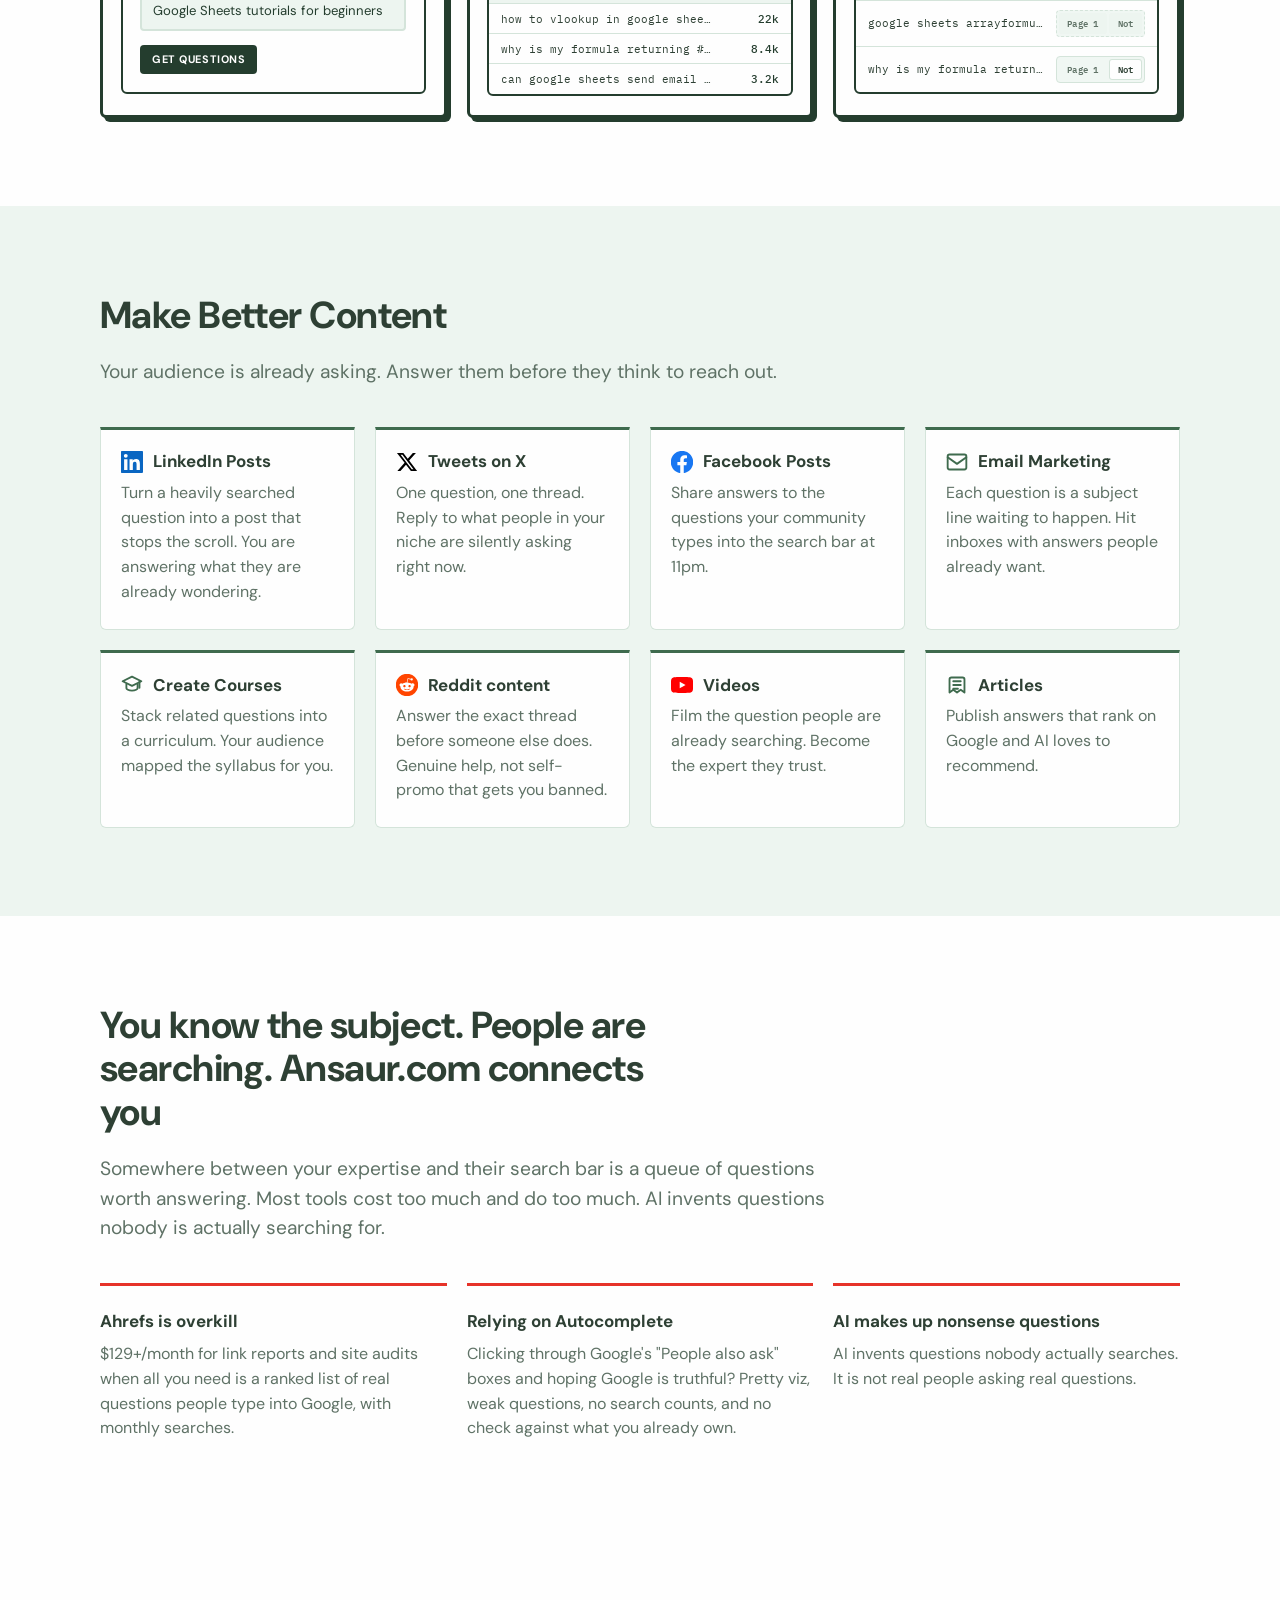
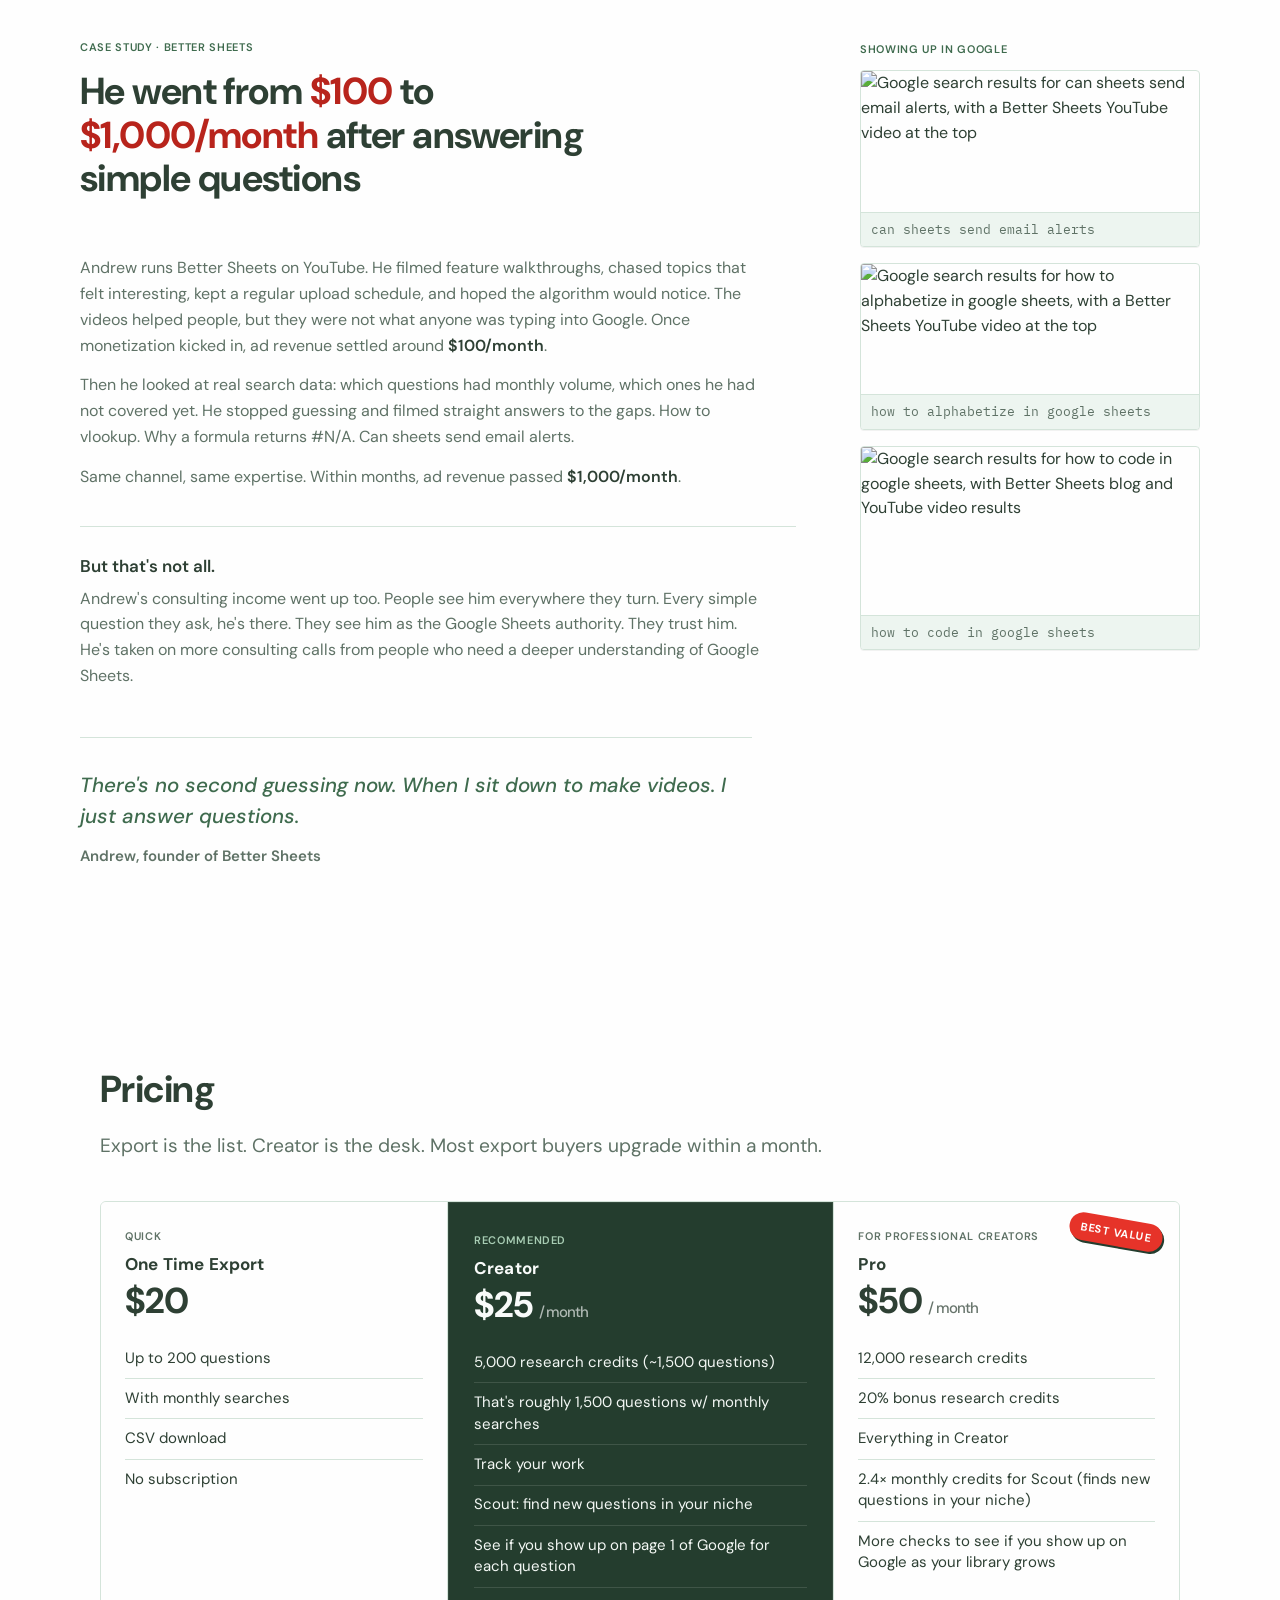
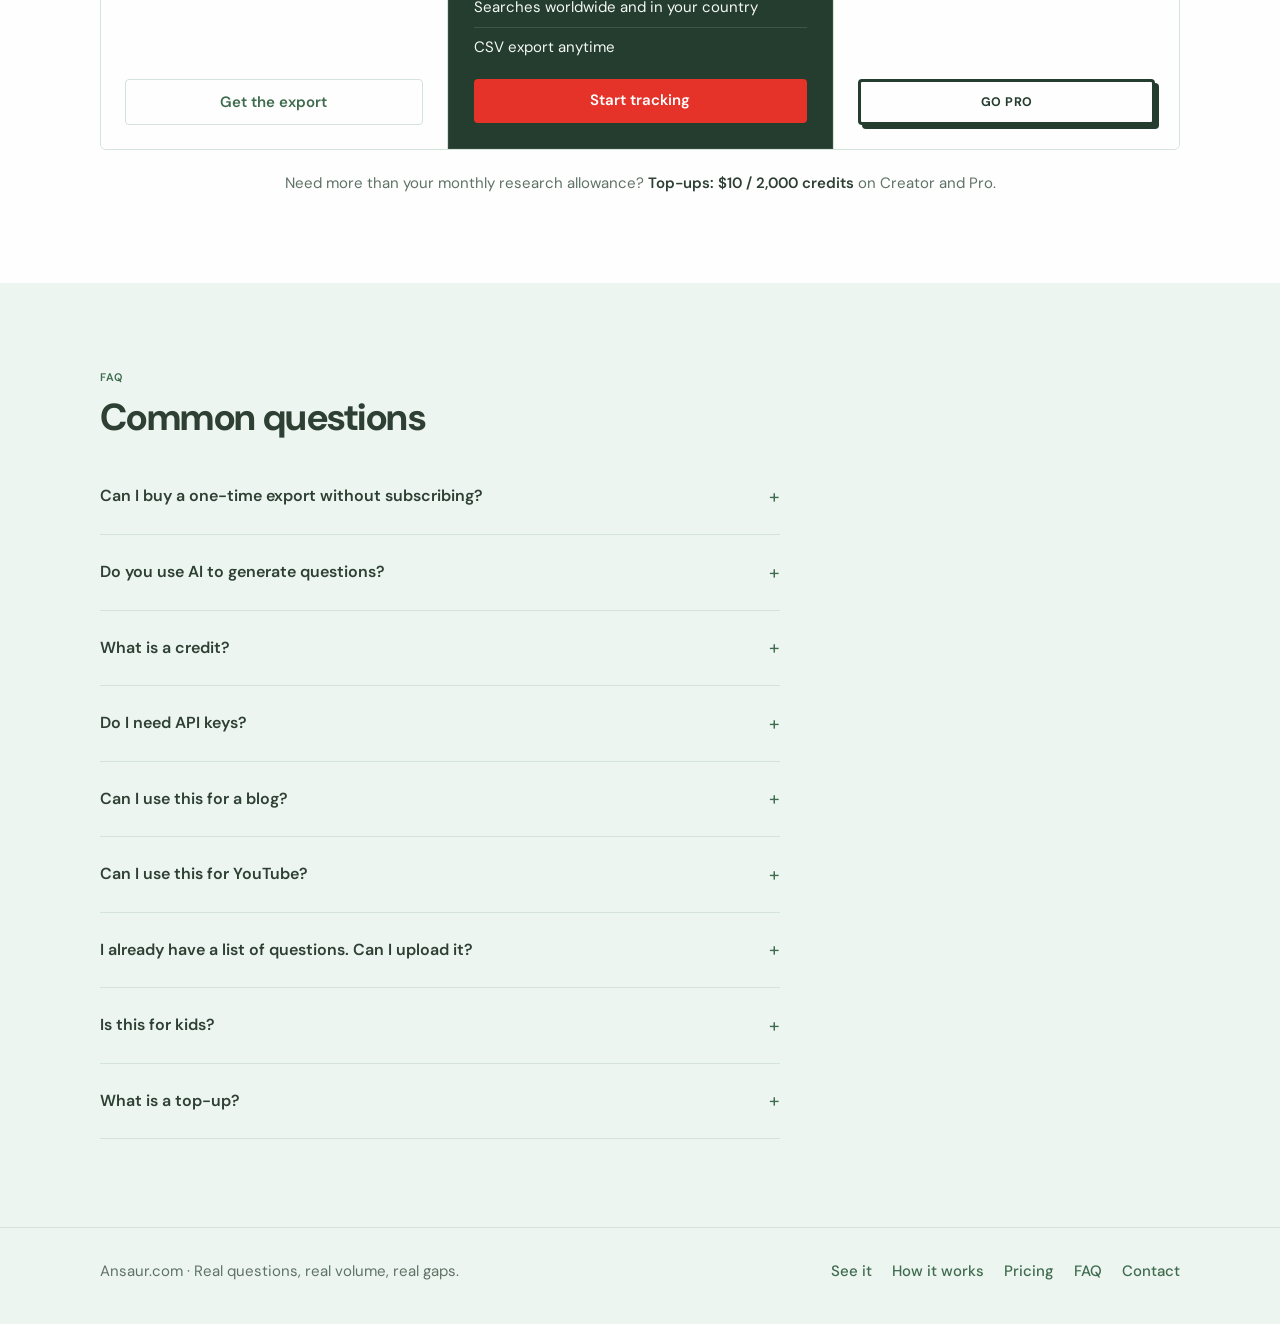
==== commit cdbcbfa8: "Refactor hero section and dashboard styles to improve UI dynamics. Adjust z-index for hero mascot, m" ====
--- a/index.html
+++ b/index.html
@@ -409,14 +409,14 @@
 
     .hero-mascot {
       position: relative;
-      z-index: 2;
+      z-index: 0;
       width: min(100%, 380px);
       filter: drop-shadow(0 14px 28px color-mix(in srgb, var(--moss-deep) 16%, transparent));
       animation: mascot-in .9s cubic-bezier(.16, 1, .3, 1) both;
     }
 
     @keyframes mascot-in {
-      from { opacity: 0; transform: translateY(12px); }
+      from { opacity: 0; transform: translateY(3.5rem); }
       to { opacity: 1; transform: none; }
     }
 
@@ -586,6 +586,11 @@
 
     .section-sage { background: var(--sage-soft); }
 
+    .product-preview {
+      position: relative;
+      z-index: 2;
+    }
+
     .section-label {
       color: var(--moss);
       margin-bottom: .75rem;
@@ -1620,6 +1625,10 @@
     @media (prefers-reduced-motion: reduce) {
       .site-nav.is-menu-open .nav-menu {
         transition: none;
+      }
+
+      .hero-mascot {
+        animation: none;
       }
 
       .brand-mascot {
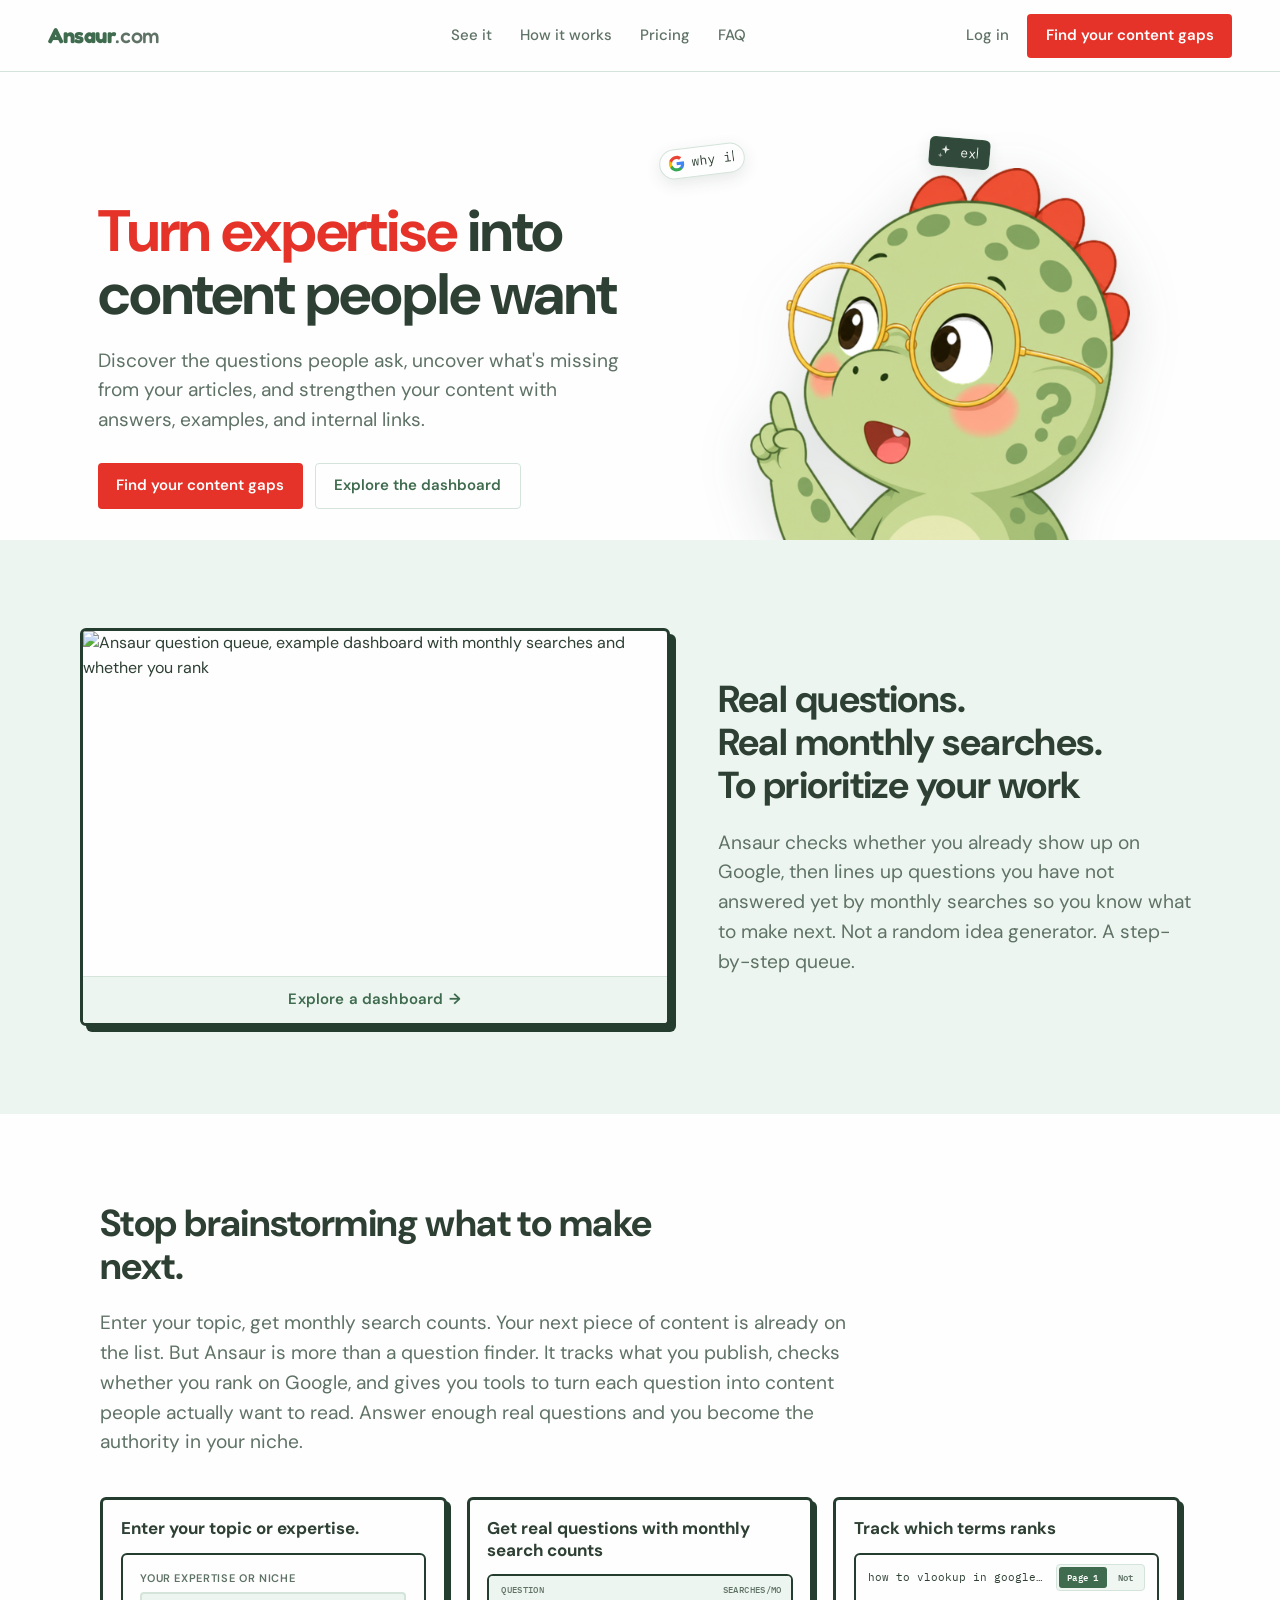
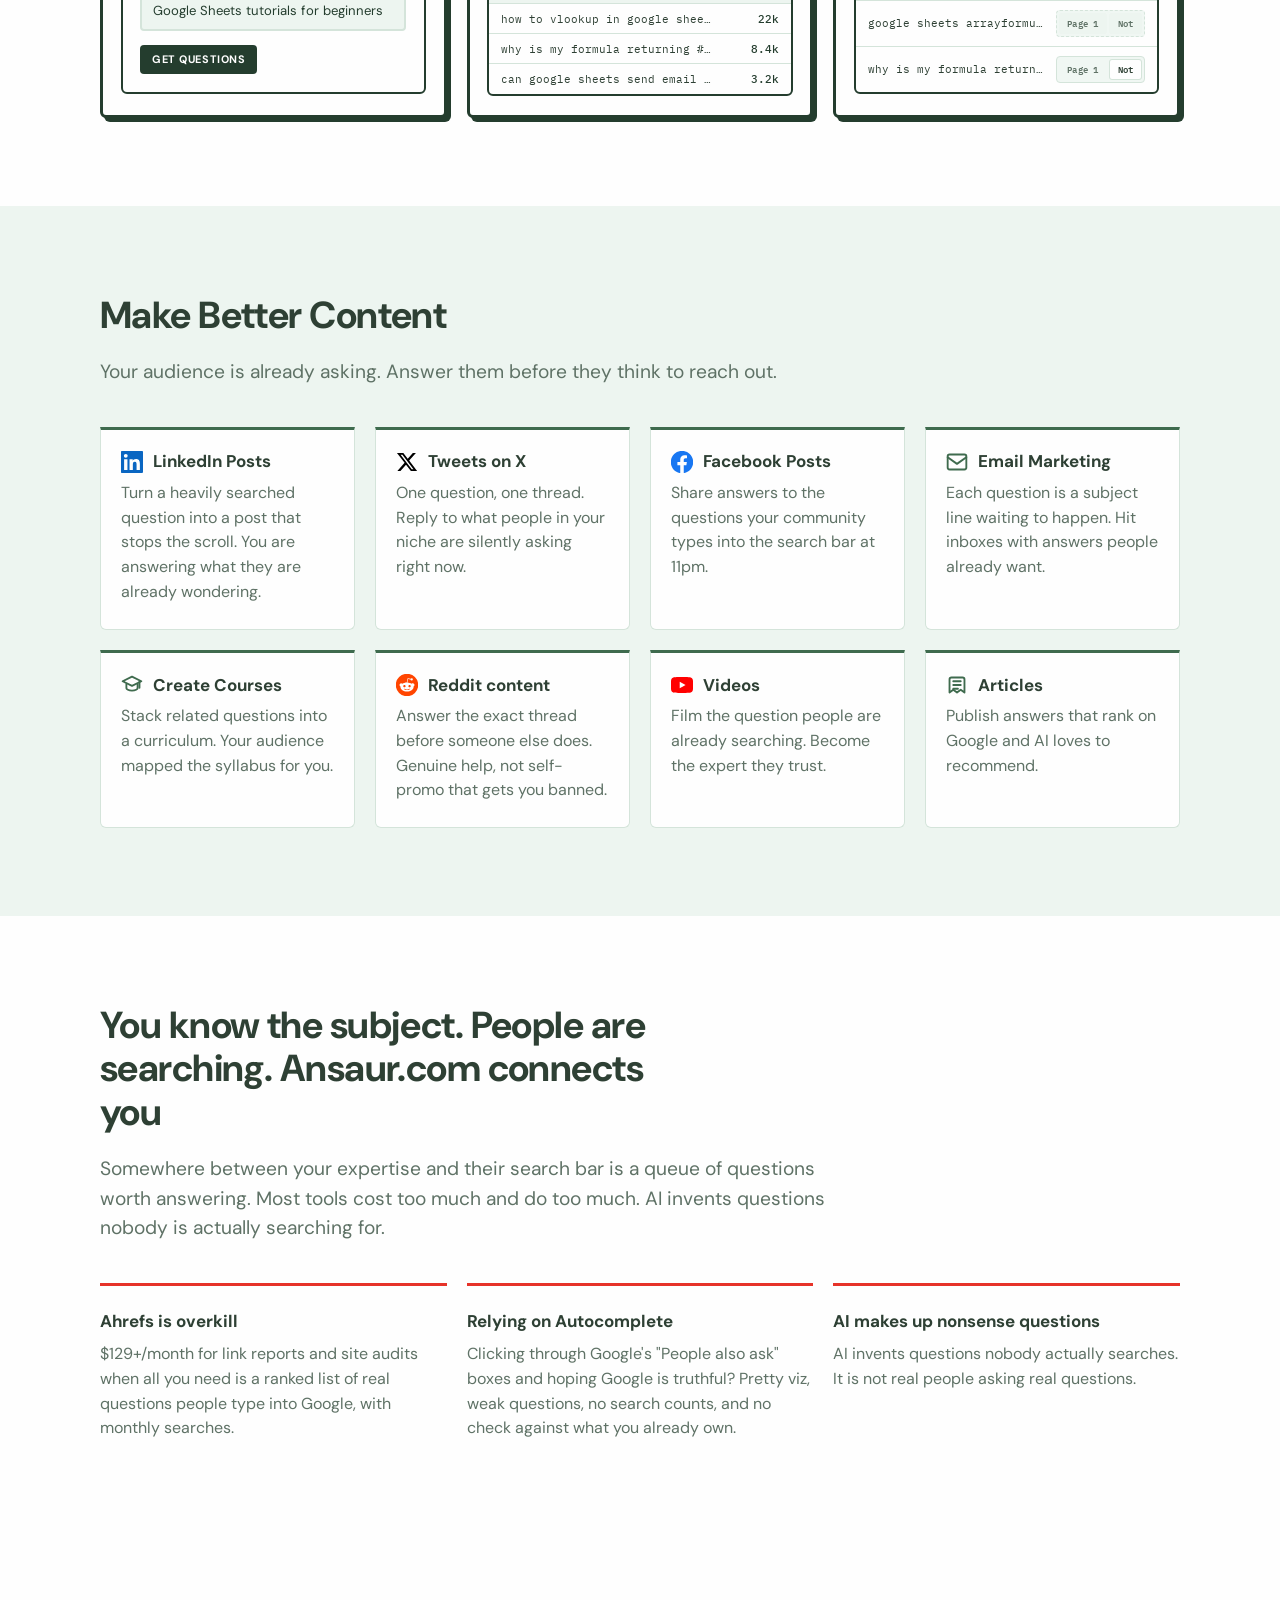
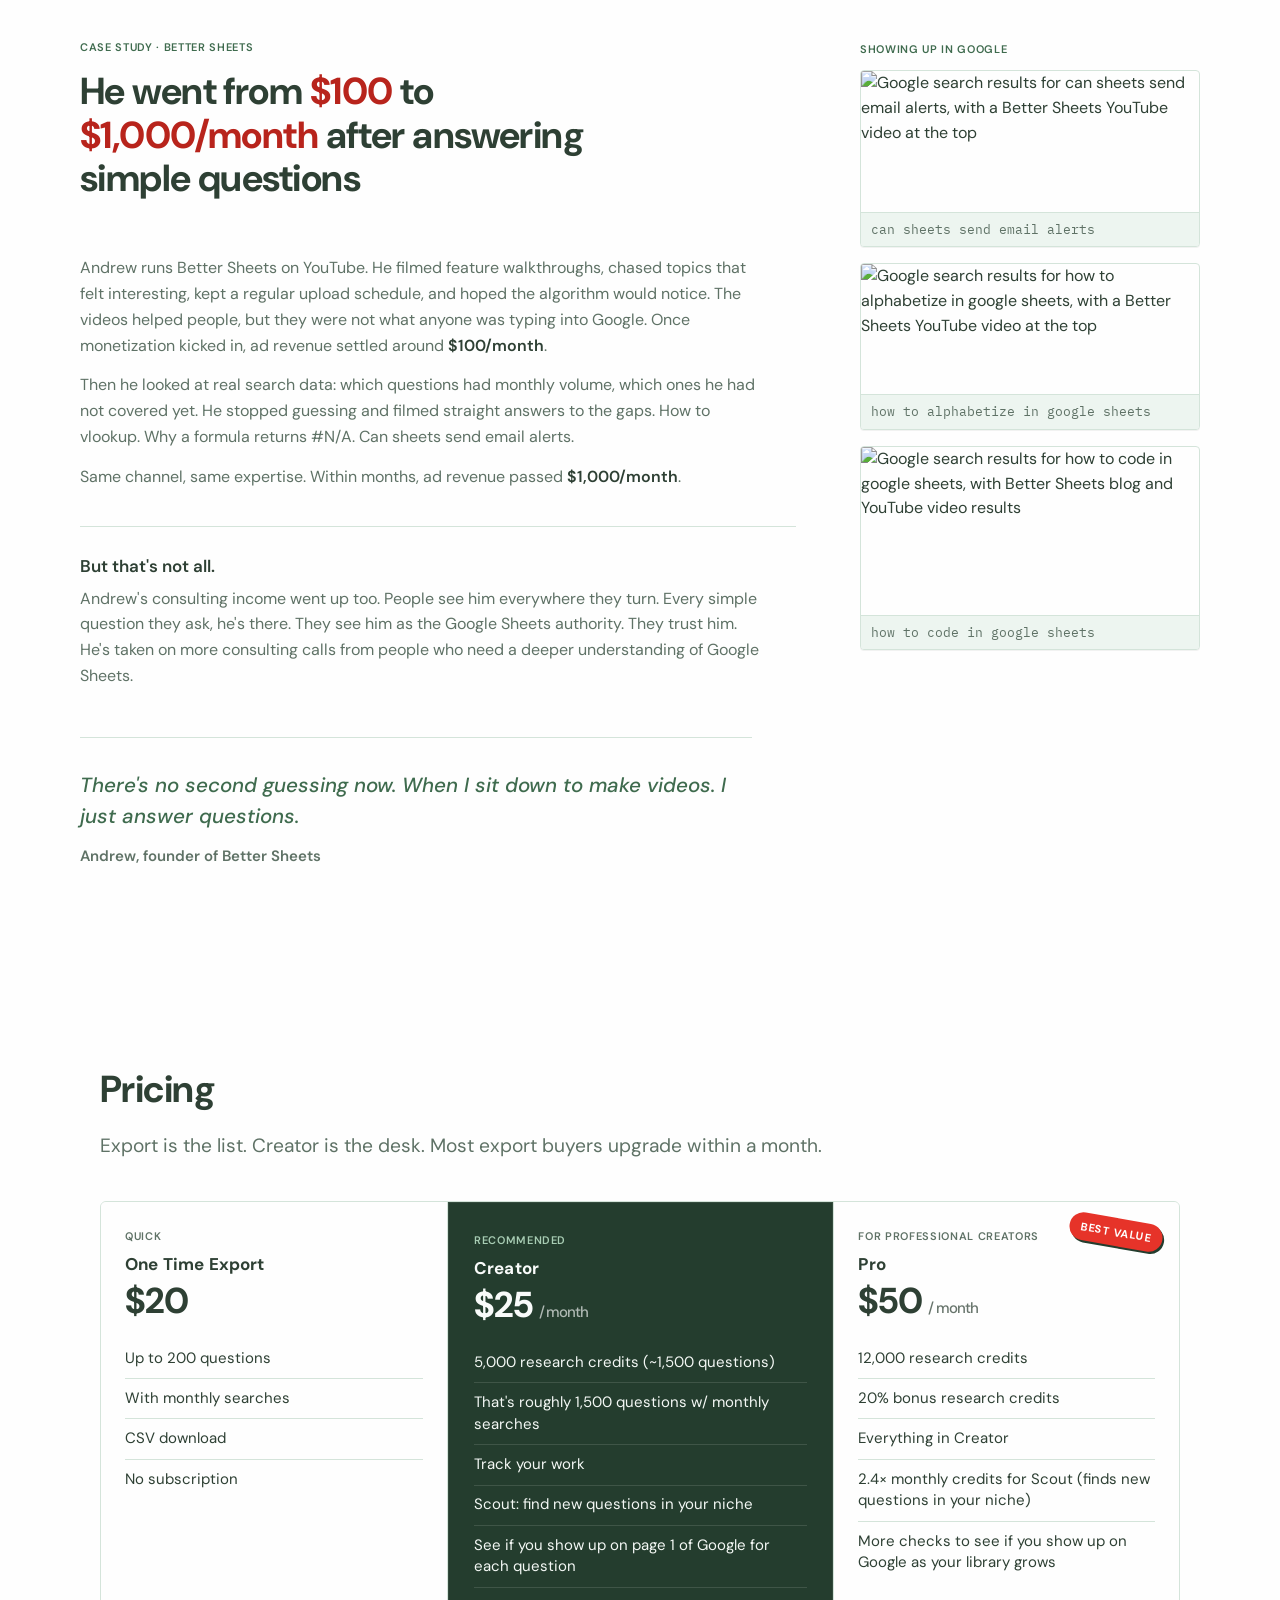
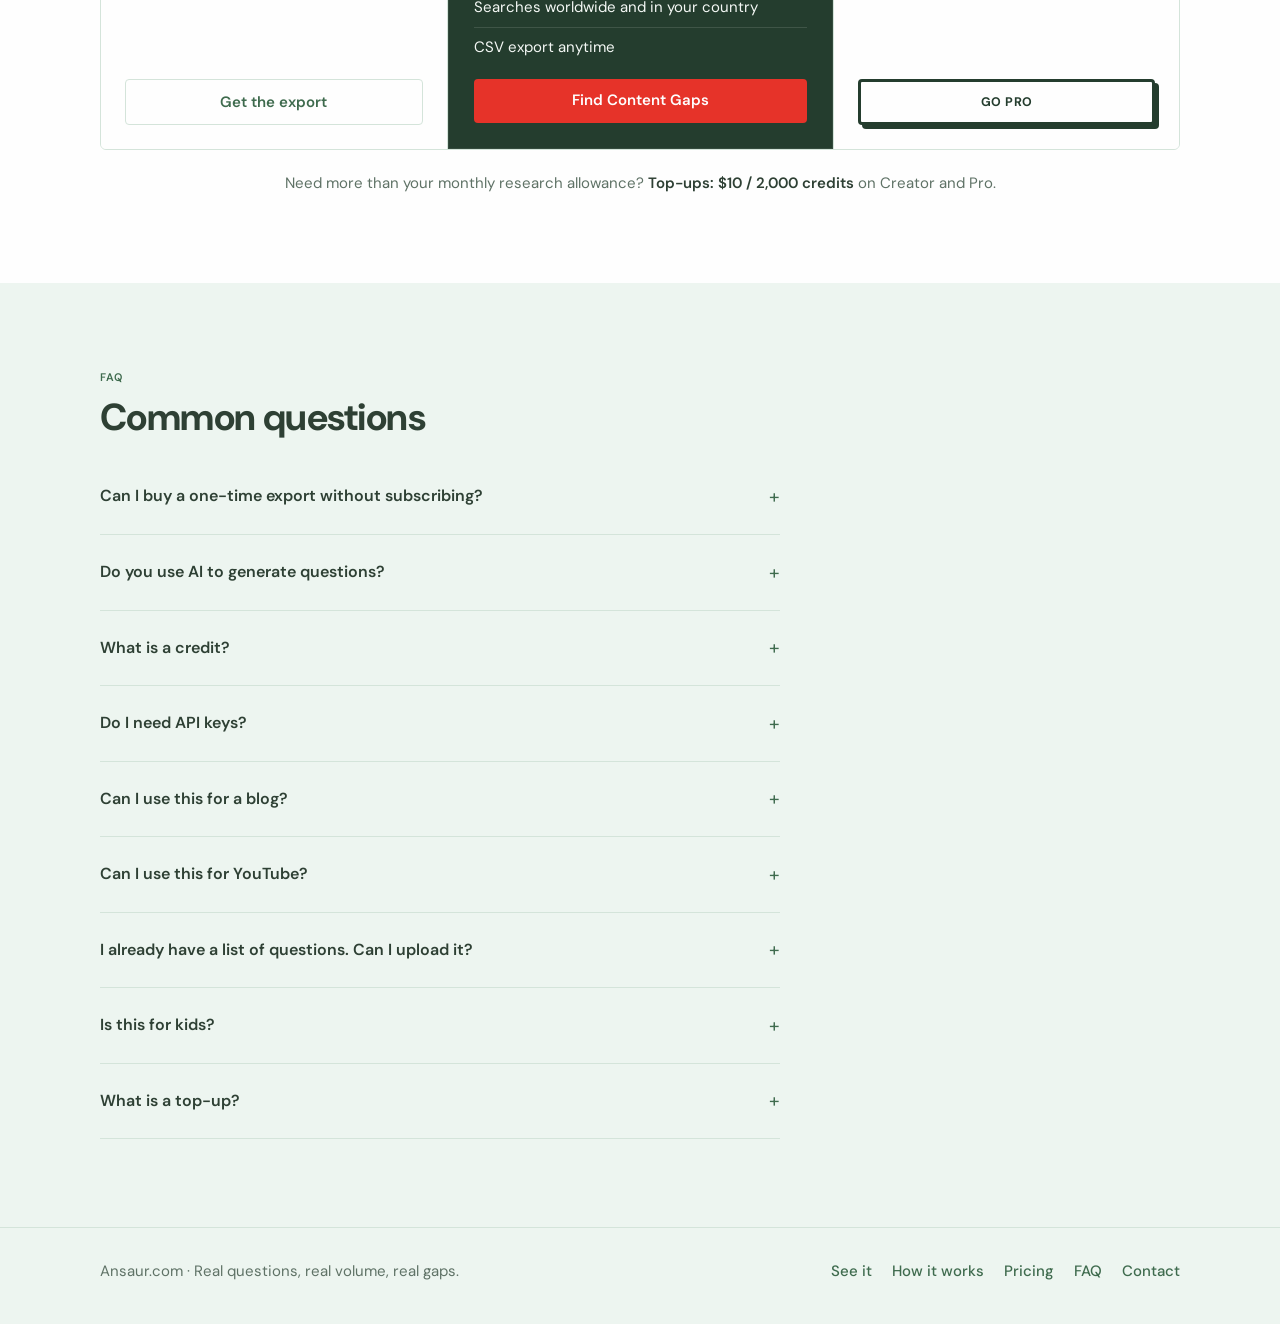
==== commit 5e26754a: "Update .gitignore to include new icon assets, enhance index.html with marketing metadata and navigat" ====
--- a/index.html
+++ b/index.html
@@ -14,6 +14,8 @@
   <meta name="twitter:title" content="Real questions. Real searches. Become the go-to answer in your niche." />
   <meta name="twitter:description" content="Ansaur researches the questions people search in your niche, with monthly search counts, then shows which ones you have not answered yet." />
   <meta name="twitter:image" content="https://ansaur.com/assets/example-dashboard-screenshot.png" />
+  <!-- Marketing-only: waitlist modal instead of /signup and /login. Set to false when the full app is deployed. -->
+  <meta name="ansaur-marketing-only" content="true" />
   <link rel="icon" href="/assets/ansaur-a.svg" type="image/svg+xml" />
   <link rel="preconnect" href="https://fonts.googleapis.com" />
   <link rel="preconnect" href="https://fonts.gstatic.com" crossorigin />
@@ -183,6 +185,25 @@
     }
     .nav-links a:hover { color: var(--scale-red); }
 
+    .nav-actions {
+      display: flex;
+      align-items: center;
+      gap: clamp(.65rem, 1.5vw, 1rem);
+      flex-shrink: 0;
+    }
+
+    .nav-login {
+      font-size: var(--text-body-sm);
+      font-weight: 500;
+      color: var(--text-muted);
+      text-decoration: none;
+      padding: .35rem .15rem;
+      border-radius: var(--r-sm);
+      white-space: nowrap;
+    }
+
+    .nav-login:hover { color: var(--scale-red); }
+
     /* ── Buttons ── */
     .btn {
       display: inline-flex;
@@ -1611,11 +1632,13 @@
         z-index: 0;
       }
 
-      .nav-cta {
+      .nav-actions {
         position: relative;
         z-index: 2;
-        flex-shrink: 0;
         margin-left: auto;
+      }
+
+      .nav-cta {
         padding: .55rem .85rem;
         font-size: var(--text-body-sm);
         white-space: nowrap;
@@ -1692,7 +1715,10 @@
         <li><a href="#faq">FAQ</a></li>
       </ul>
     </nav>
-    <a class="btn btn-primary nav-cta" href="#pricing">Find your content gaps</a>
+    <div class="nav-actions">
+      <a class="nav-login" href="/login">Log in</a>
+      <a class="btn btn-primary nav-cta" href="#pricing">Find your content gaps</a>
+    </div>
   </header>
 
   <main id="main">
@@ -2010,7 +2036,7 @@
               <li>CSV download</li>
               <li>No subscription</li>
             </ul>
-            <a class="btn btn-ghost price-cta" href="mailto:kamphey+ansaur@gmail.com?subject=Export%20Questions" data-buy-plan="export">Get the export</a>
+            <a class="btn btn-ghost price-cta" href="/signup?plan=export" data-buy-plan="export">Get the export</a>
           </article>
           <article class="price-card price-card-creator">
             <header class="price-head">
@@ -2027,7 +2053,7 @@
               <li>Searches worldwide and in your country</li>
               <li>CSV export anytime</li>
             </ul>
-            <a class="btn btn-primary price-cta" href="mailto:kamphey+ansaur@gmail.com?subject=Creator%20plan" data-buy-plan="creator">Start tracking</a>
+            <a class="btn btn-primary price-cta" href="/signup?plan=creator" data-buy-plan="creator">Find Content Gaps</a>
           </article>
           <article class="price-card price-card-pro">
             <span class="price-badge" aria-hidden="true">Best Value</span>
@@ -2043,7 +2069,7 @@
               <li>2.4× monthly credits for Scout (finds new questions in your niche)</li>
               <li>More checks to see if you show up on Google as your library grows</li>
             </ul>
-            <a class="btn btn-neu price-cta" href="mailto:kamphey+ansaur@gmail.com?subject=Pro%20plan" data-buy-plan="pro">Go Pro</a>
+            <a class="btn btn-neu price-cta" href="/signup?plan=pro" data-buy-plan="pro">Go Pro</a>
           </article>
         </div>
         <p class="pricing-extra">Need more than your monthly research allowance? <strong>Top-ups: $10 / 2,000 credits</strong> on Creator and Pro.</p>
@@ -2299,17 +2325,24 @@
 })();
 (function () {
   var FORM_ENDPOINT = "https://script.google.com/macros/s/AKfycbxIqvAUUIbI96QauS2PXkAMxeLWdLxt4T7H9v-ykzjcG31wQzfGbFLtZSyJ6H3Vx_w1kg/exec";
+  var marketingMeta = document.querySelector('meta[name="ansaur-marketing-only"]');
+  var marketingOnly = marketingMeta && marketingMeta.getAttribute("content") === "true";
   var modal = document.getElementById("buy-modal");
   var form = document.getElementById("buy-modal-form");
   var emailInput = document.getElementById("buy-modal-email");
   var submitBtn = document.getElementById("buy-modal-submit");
   var status = document.getElementById("buy-modal-status");
-  var buyLinks = document.querySelectorAll(".price-cta[data-buy-plan]");
-  if (!modal || !form || !emailInput || !submitBtn || !status || !buyLinks.length) return;
+  var modalTitle = document.getElementById("buy-modal-title");
+  if (!modal || !form || !emailInput || !submitBtn || !status) return;
 
   var activePlan = "";
   var lastFocus = null;
   var isSubmitting = false;
+
+  if (modalTitle) {
+    modalTitle.textContent = marketingOnly ? "Join the waitlist" : "Email";
+  }
+  submitBtn.textContent = marketingOnly ? "Join waitlist" : "Continue";
 
   function isValidEmail(value) {
     return /^[^\s@]+@[^\s@]+\.[^\s@]+$/.test(value);
@@ -2384,11 +2417,31 @@
     window.setTimeout(closeModal, 700);
   }
 
-  buyLinks.forEach(function (link) {
-    link.addEventListener("click", function (event) {
-      event.preventDefault();
-      openModal(link.getAttribute("data-buy-plan") || "");
-    });
+  function planFromLink(link) {
+    return link.getAttribute("data-buy-plan") || "";
+  }
+
+  function shouldOpenWaitlist(link) {
+    if (!marketingOnly) return link.classList.contains("price-cta") && link.hasAttribute("data-buy-plan");
+    var href = link.getAttribute("href") || "";
+    if (link.classList.contains("price-cta") && link.hasAttribute("data-buy-plan")) return true;
+    if (href.indexOf("/signup") === 0 || href.indexOf("/login") === 0) return true;
+    return false;
+  }
+
+  function onWaitlistClick(event) {
+    var link = event.currentTarget;
+    if (!shouldOpenWaitlist(link)) return;
+    if (!marketingOnly) {
+      var href = link.getAttribute("href") || "";
+      if (href.indexOf("/signup") === 0) return;
+    }
+    event.preventDefault();
+    openModal(planFromLink(link));
+  }
+
+  document.querySelectorAll(".price-cta[data-buy-plan], .nav-login, a[href^='/signup'], a[href^='/login']").forEach(function (link) {
+    link.addEventListener("click", onWaitlistClick);
   });
 
   modal.querySelectorAll("[data-buy-modal-close]").forEach(function (el) {
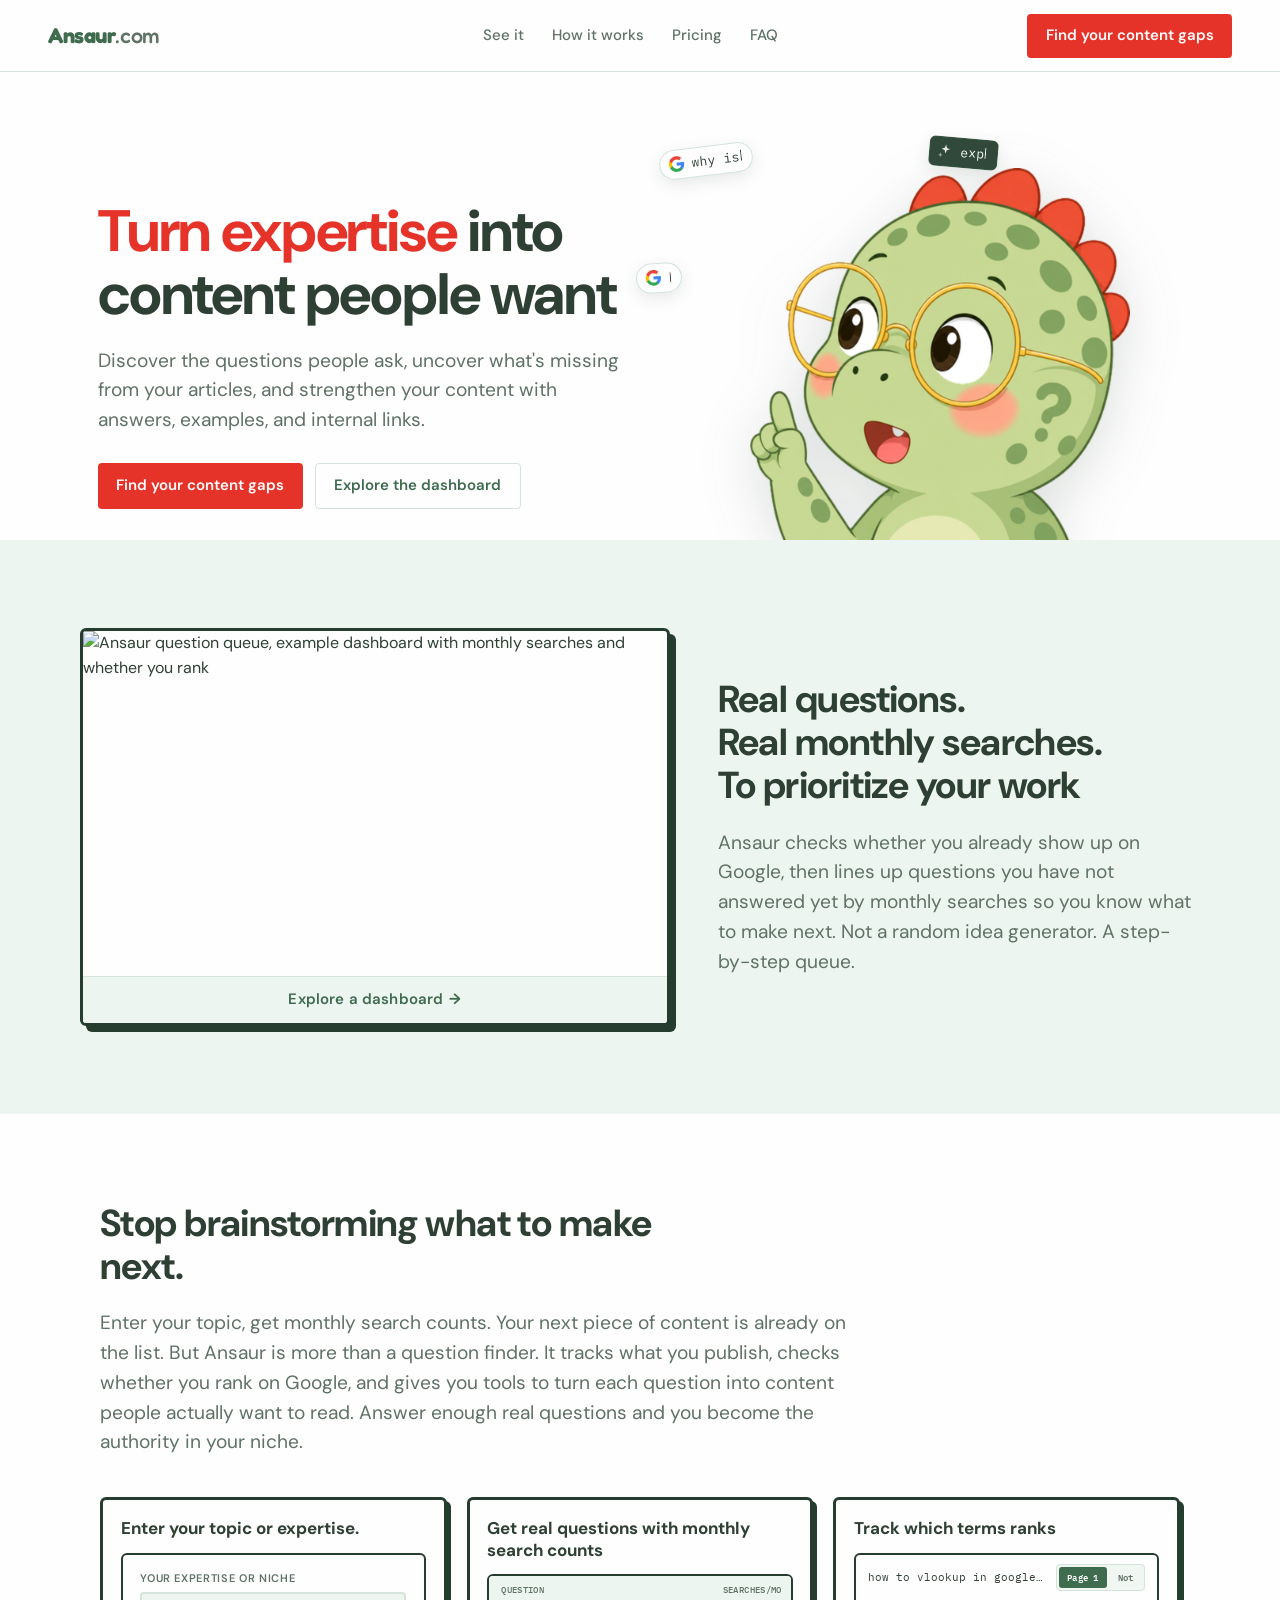
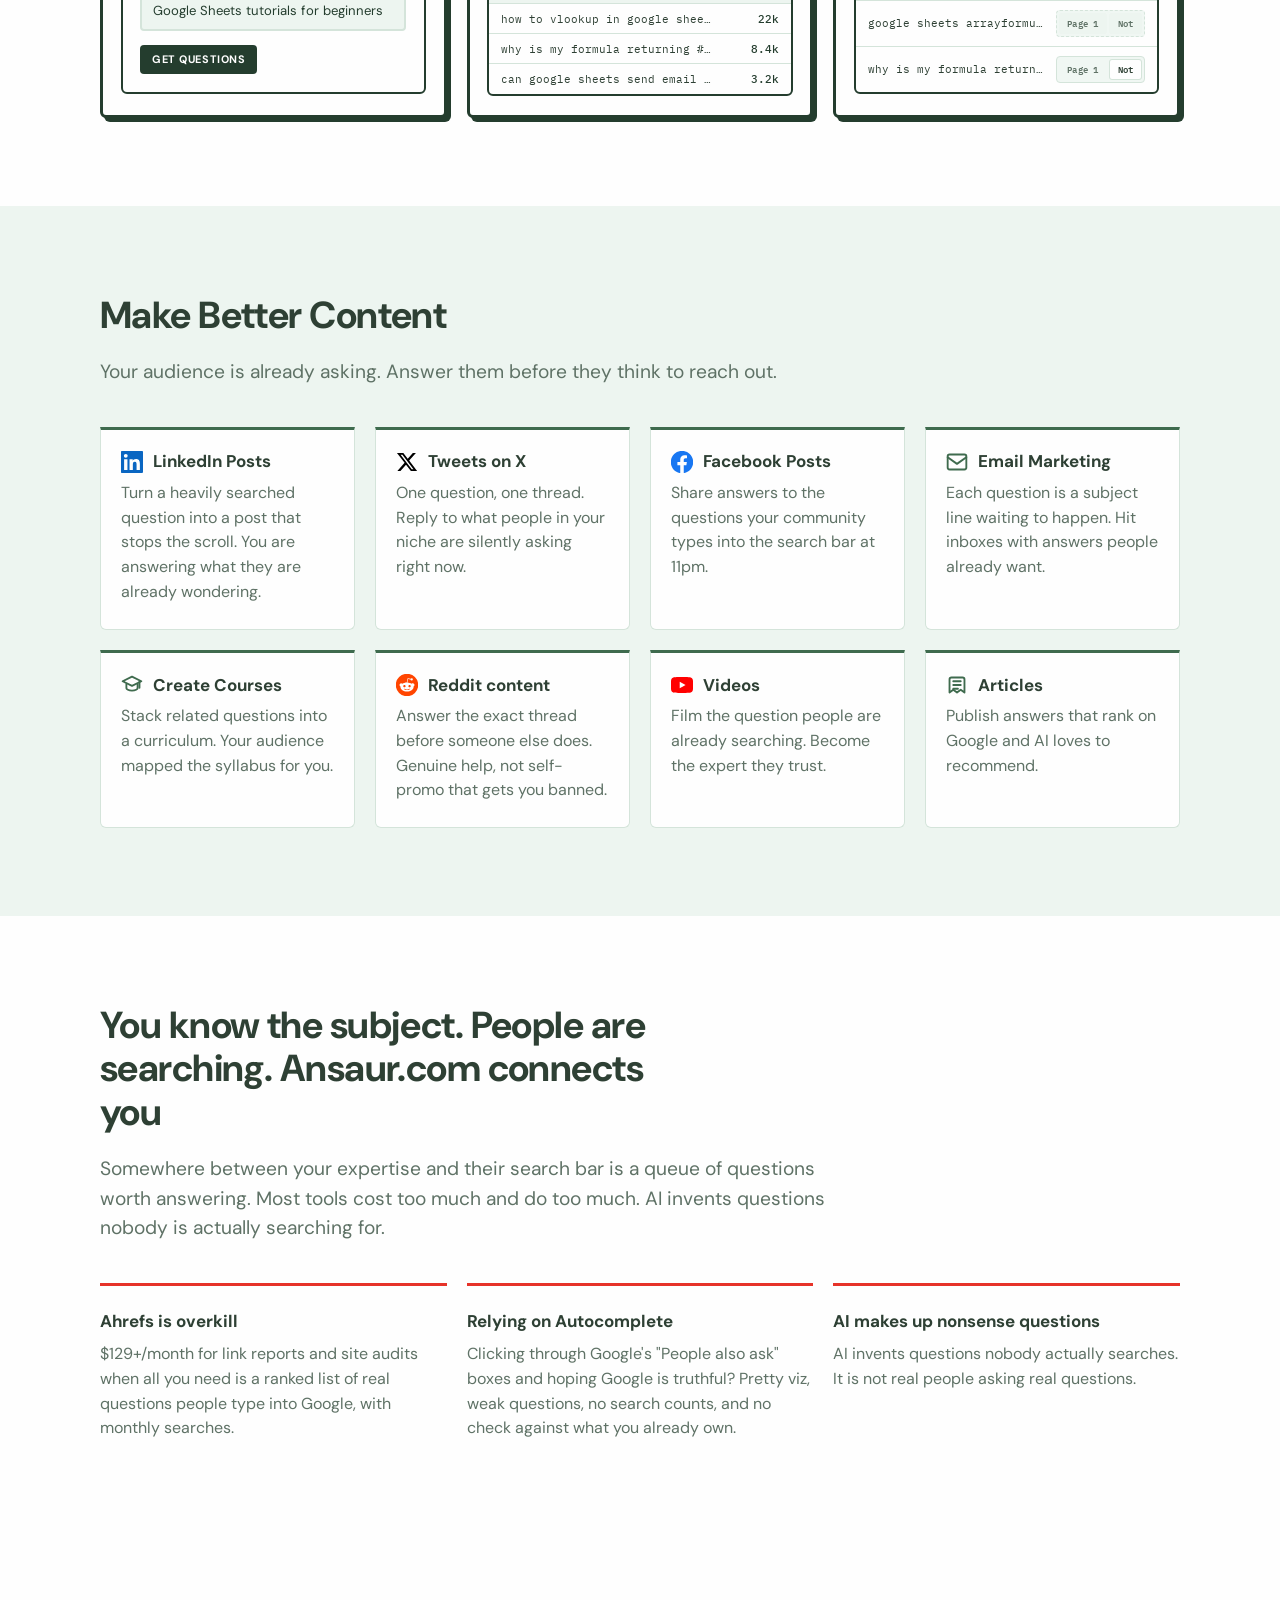
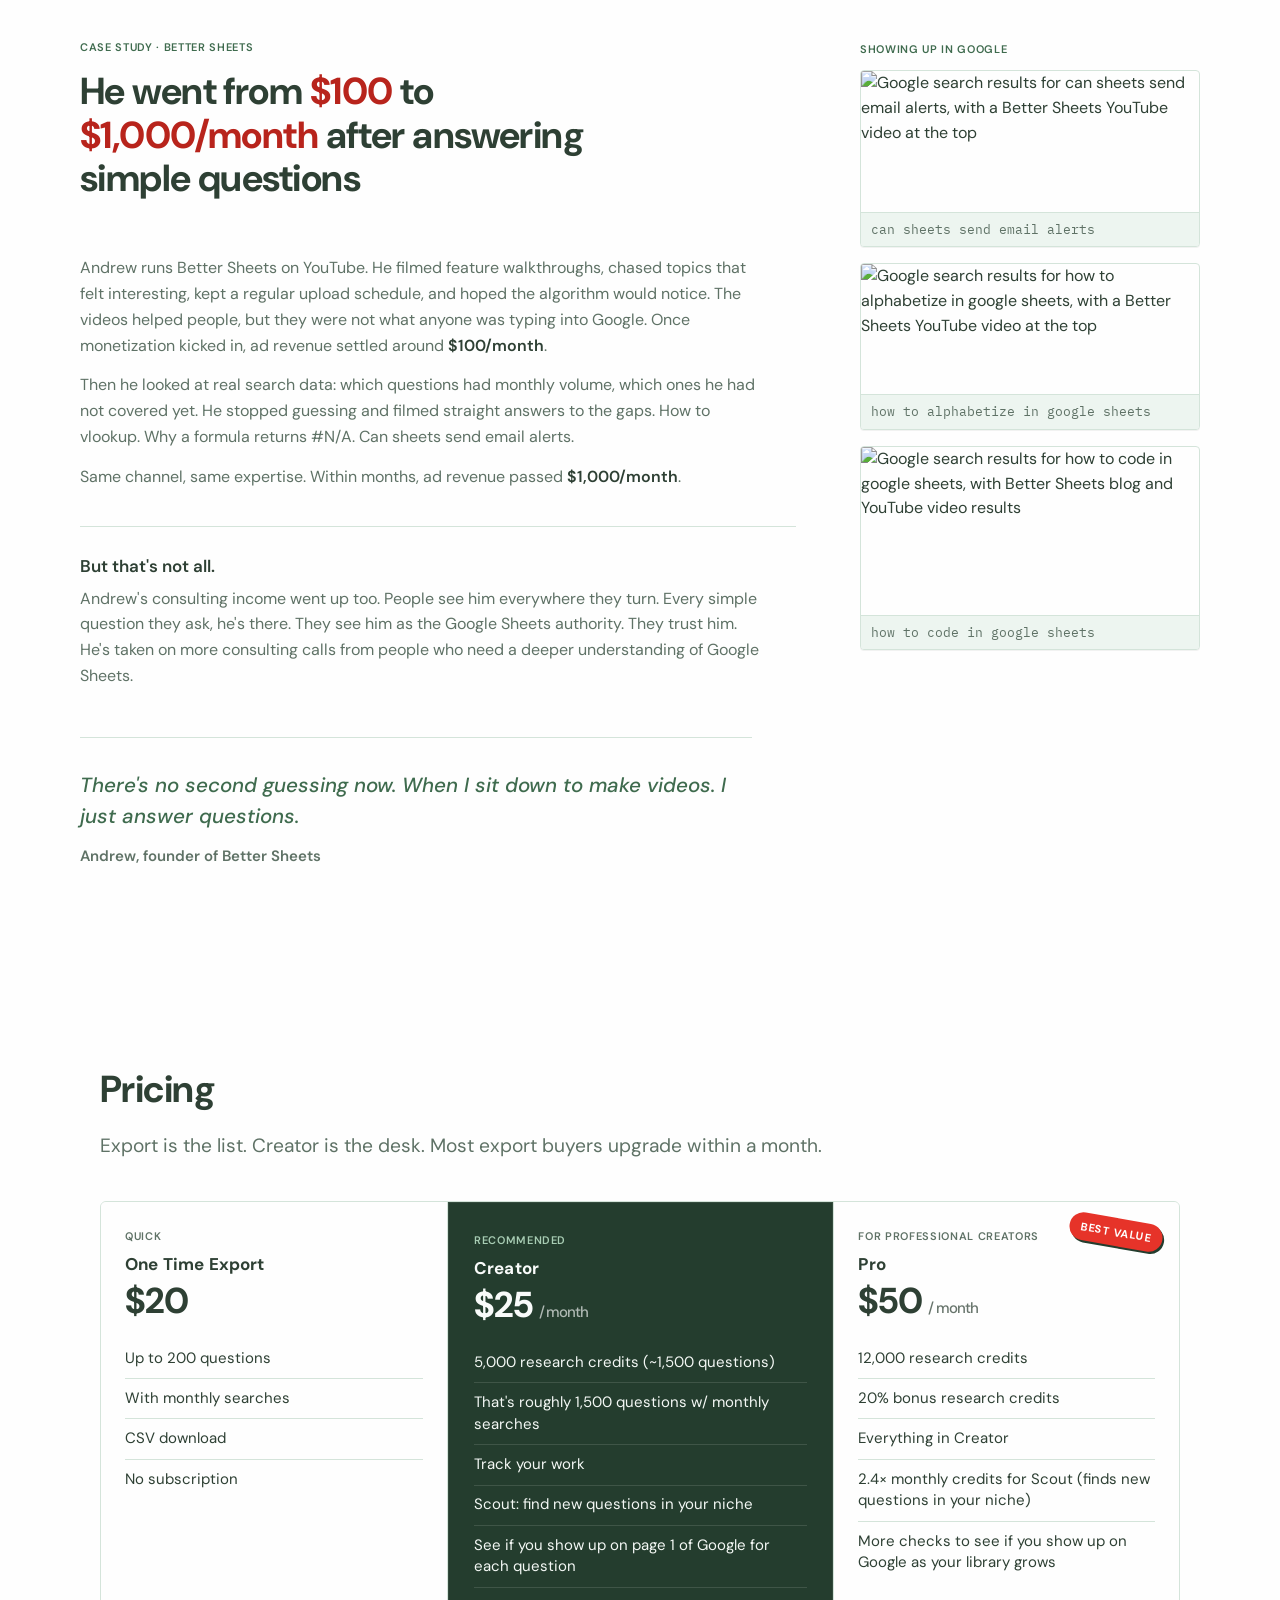
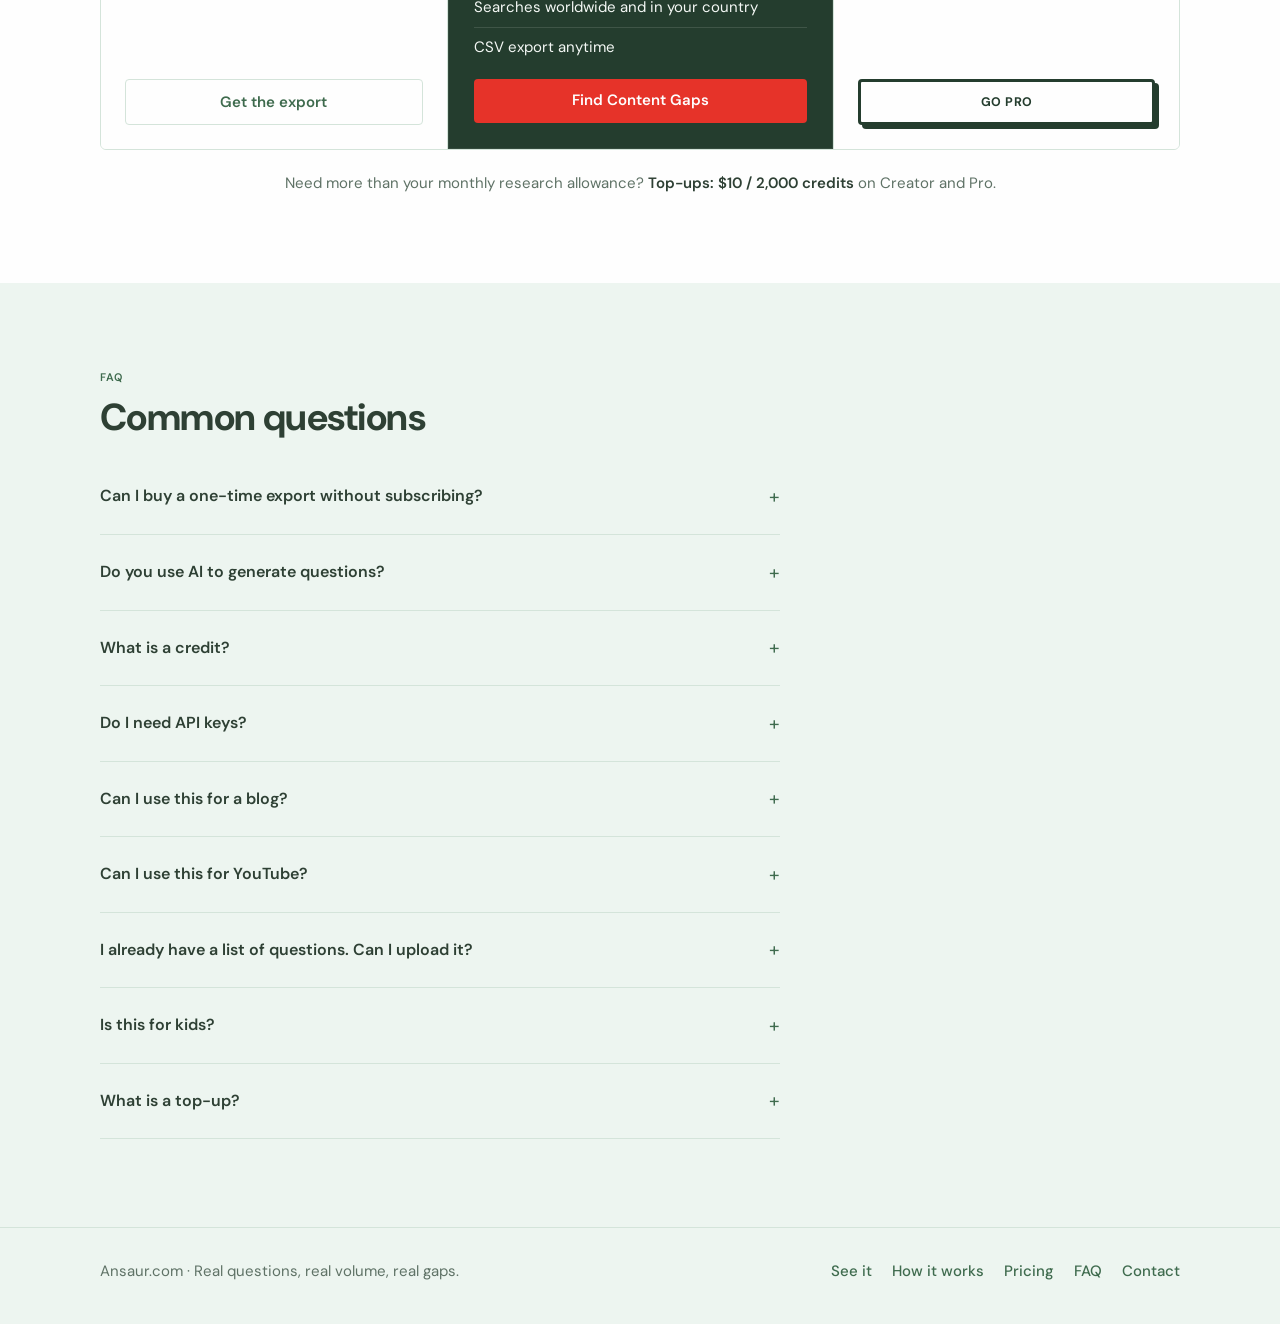
==== commit 6cb13946: "Enhance index.html with marketing-only script for conditional navigation display and update dashboar" ====
--- a/index.html
+++ b/index.html
@@ -16,6 +16,12 @@
   <meta name="twitter:image" content="https://ansaur.com/assets/example-dashboard-screenshot.png" />
   <!-- Marketing-only: waitlist modal instead of /signup and /login. Set to false when the full app is deployed. -->
   <meta name="ansaur-marketing-only" content="true" />
+  <script>
+    document.documentElement.classList.toggle(
+      "is-marketing-only",
+      document.querySelector('meta[name="ansaur-marketing-only"]')?.getAttribute("content") === "true"
+    );
+  </script>
   <link rel="icon" href="/assets/ansaur-a.svg" type="image/svg+xml" />
   <link rel="preconnect" href="https://fonts.googleapis.com" />
   <link rel="preconnect" href="https://fonts.gstatic.com" crossorigin />
@@ -203,6 +209,8 @@
     }
 
     .nav-login:hover { color: var(--scale-red); }
+
+    html.is-marketing-only .nav-login { display: none; }
 
     /* ── Buttons ── */
     .btn {
@@ -2423,8 +2431,9 @@
 
   function shouldOpenWaitlist(link) {
     if (!marketingOnly) return link.classList.contains("price-cta") && link.hasAttribute("data-buy-plan");
+    if (link.classList.contains("price-cta") && link.hasAttribute("data-buy-plan")) return true;
+    if (link.classList.contains("hero-cta") || link.classList.contains("nav-cta")) return true;
     var href = link.getAttribute("href") || "";
-    if (link.classList.contains("price-cta") && link.hasAttribute("data-buy-plan")) return true;
     if (href.indexOf("/signup") === 0 || href.indexOf("/login") === 0) return true;
     return false;
   }
@@ -2440,7 +2449,7 @@
     openModal(planFromLink(link));
   }
 
-  document.querySelectorAll(".price-cta[data-buy-plan], .nav-login, a[href^='/signup'], a[href^='/login']").forEach(function (link) {
+  document.querySelectorAll(".price-cta[data-buy-plan], .hero-cta, .nav-cta, a[href^='/signup'], a[href^='/login']").forEach(function (link) {
     link.addEventListener("click", onWaitlistClick);
   });
 
